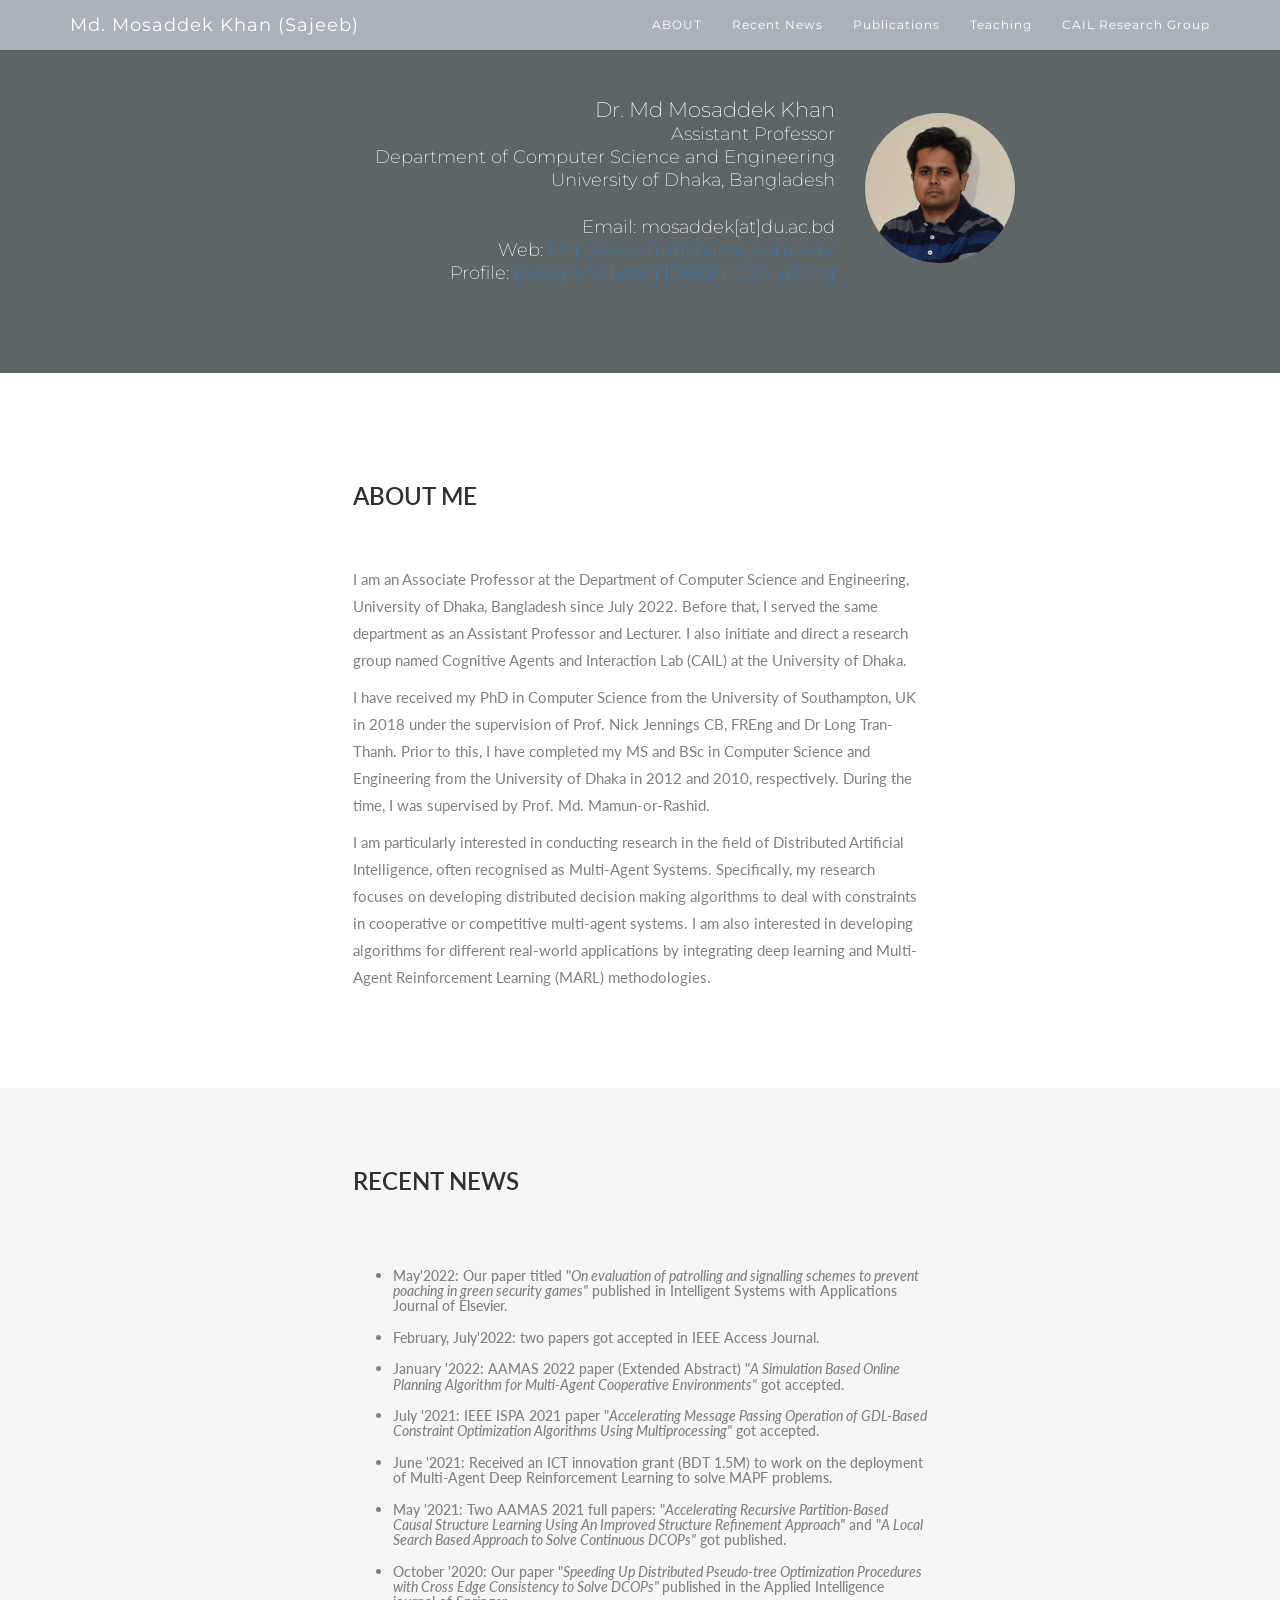
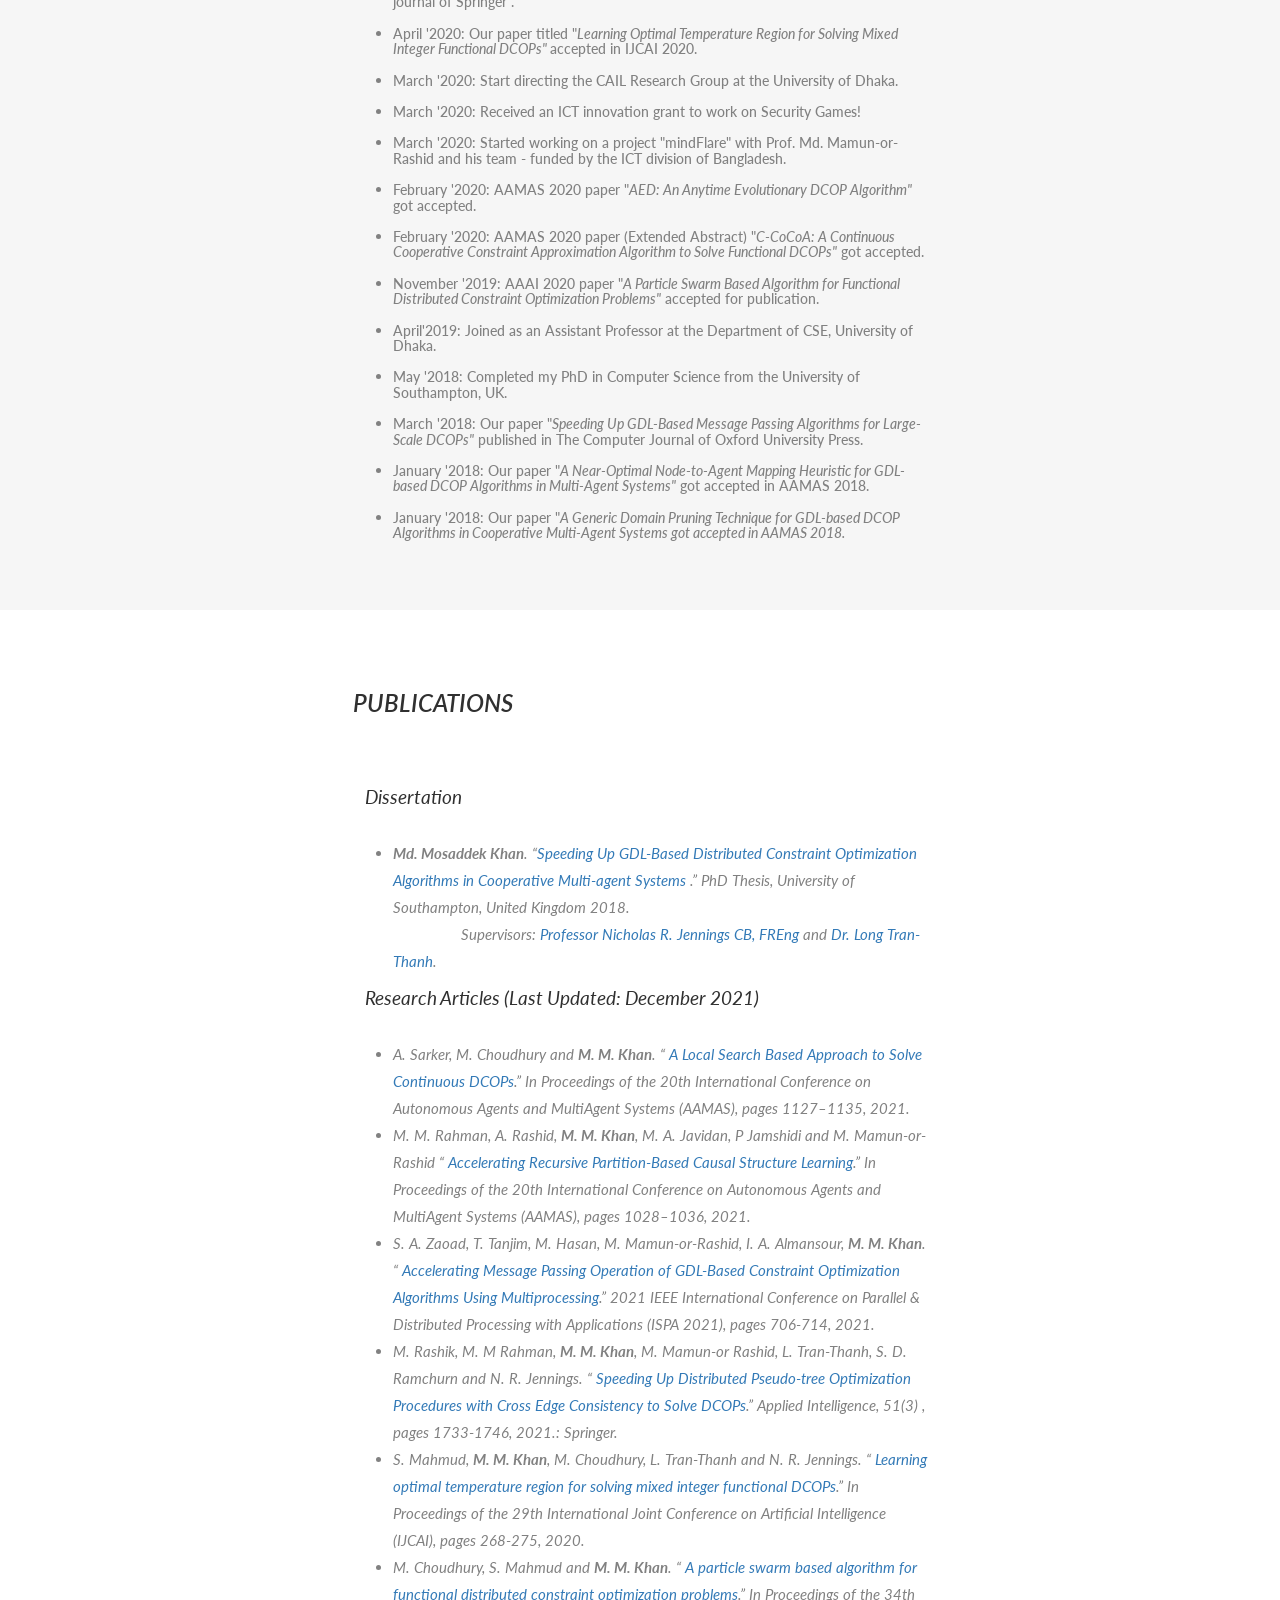
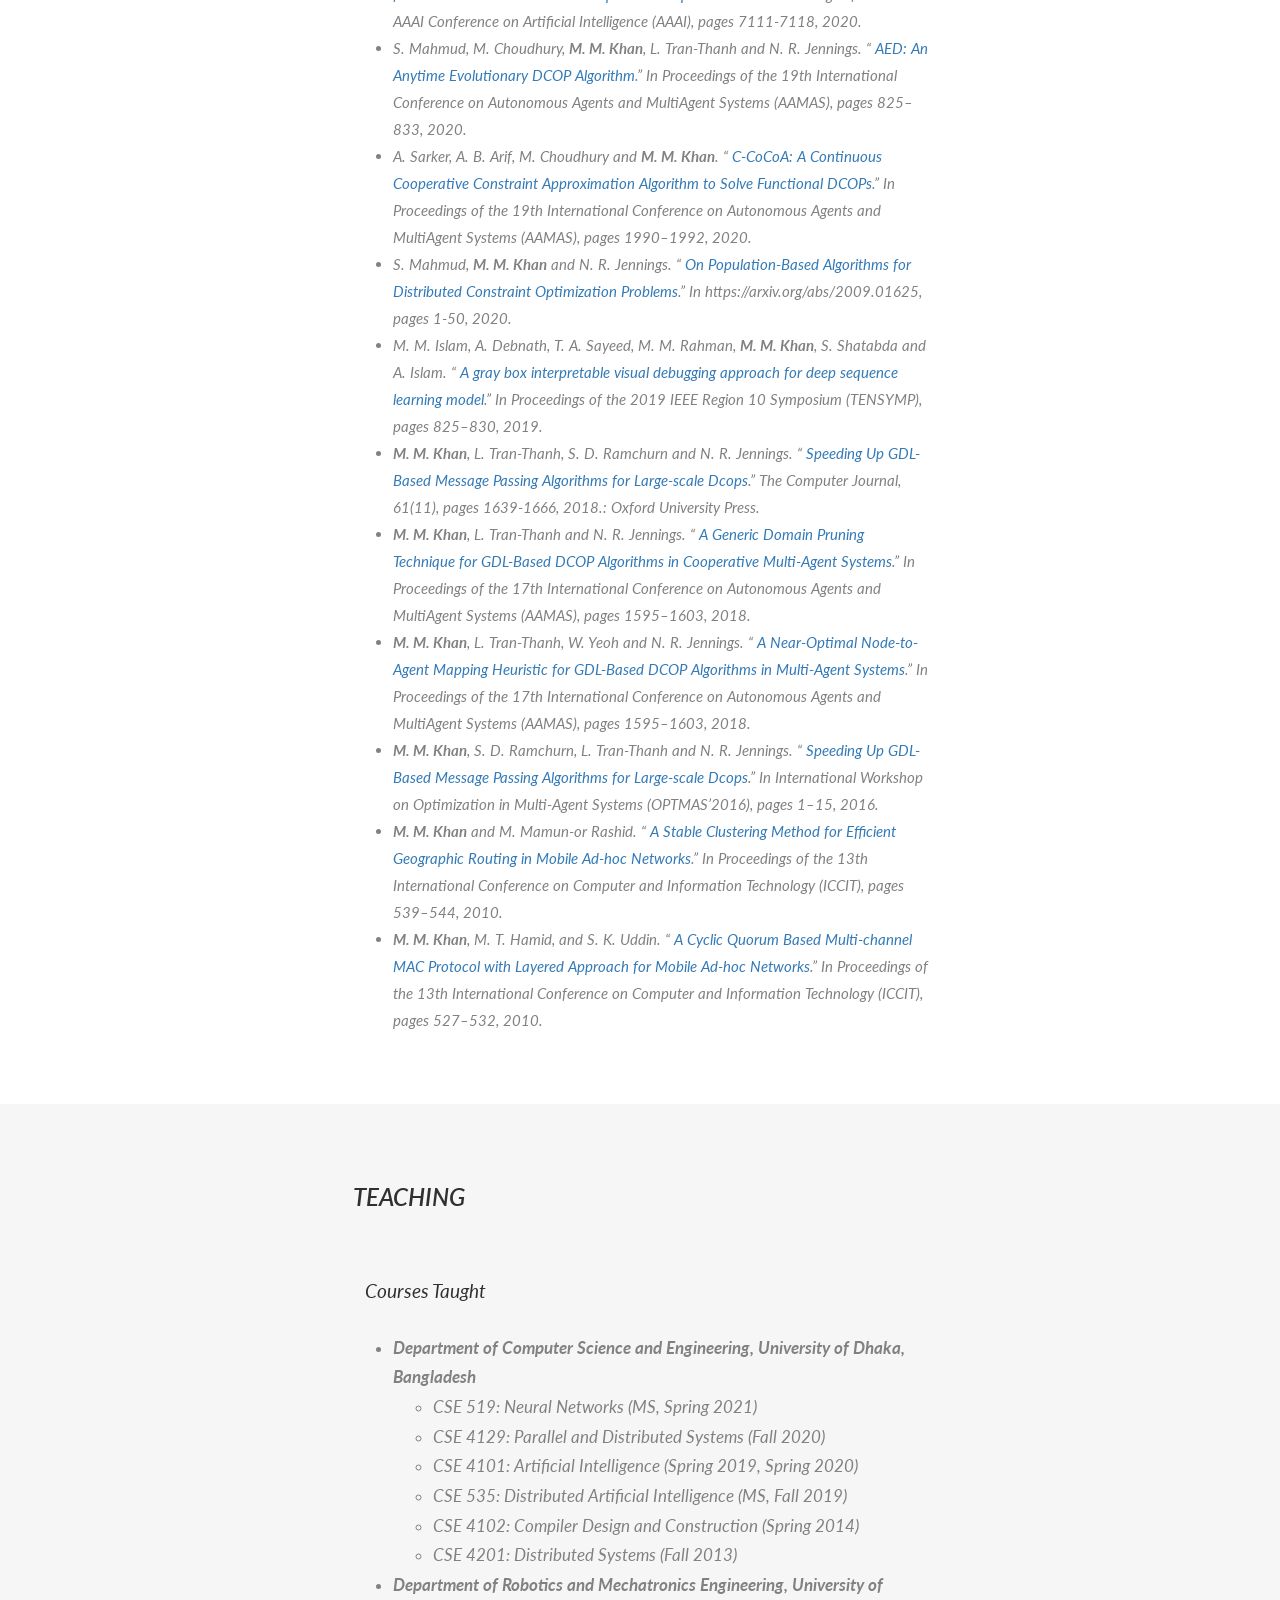
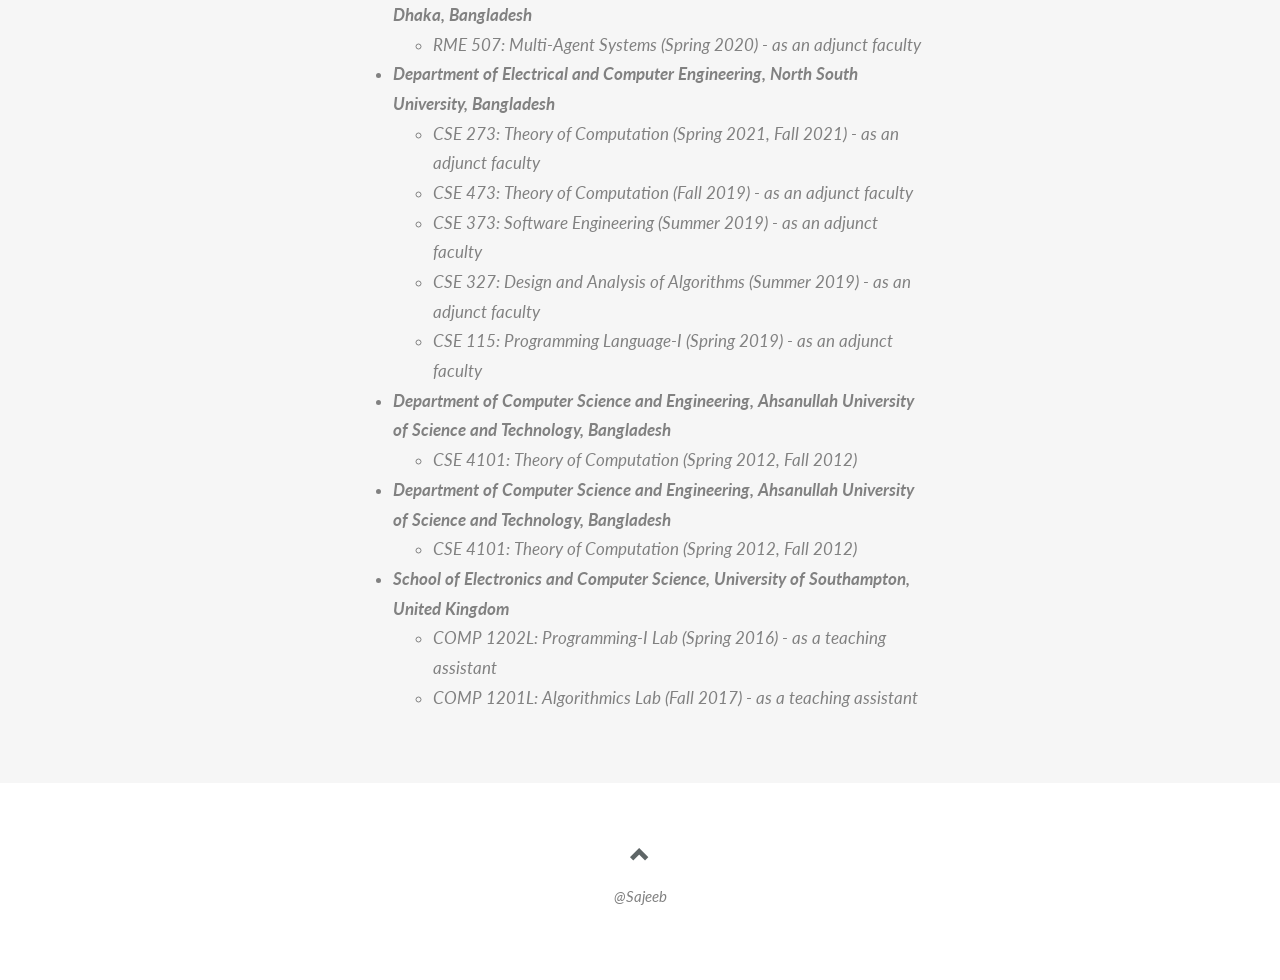
==== index.html @ 1112b2a8 "Update index.html" ====
<!DOCTYPE html>
<html lang="en">
<head>
 
  <title>Md Mosaddek Khan</title>
  <link rel="icon" href="favicon.ico">
  <meta charset="utf-8">
  <meta name="viewport" content="width=device-width, initial-scale=1">
  <link rel="stylesheet" href="https://maxcdn.bootstrapcdn.com/bootstrap/3.4.1/css/bootstrap.min.css">
  <link href="https://fonts.googleapis.com/css?family=Montserrat" rel="stylesheet" type="text/css">
  <link href="https://fonts.googleapis.com/css?family=Lato" rel="stylesheet" type="text/css">
  <script src="https://ajax.googleapis.com/ajax/libs/jquery/3.5.1/jquery.min.js"></script>
  <script src="https://maxcdn.bootstrapcdn.com/bootstrap/3.4.1/js/bootstrap.min.js"></script>
  <style>
  body {
    font: 400 15px Lato, sans-serif;
    line-height: 1.8;
    color: #818181;
  }
  h2 {
    font-size: 24px;
    text-transform: uppercase;
    color: #303030;
    font-weight: 600;
    margin-bottom: 30px;
  }
  h4 {
    font-size: 19px;
    line-height: 1.375em;
    color: #303030;
    font-weight: 400;
    margin-bottom: 30px;
  }  
  .jumbotron {
    background-color: #5E6566;
    color: #fff;
    padding: 75px 25px;
    font-family: Montserrat, sans-serif;
  }
  .container-fluid {
    padding: 60px 50px;
  }
  .bg-grey {
    background-color: #f6f6f6;
  }
  .logo-small {
    color: #f4511e;
    font-size: 50px;
  }
  .logo {
    color: #f4511e;
    font-size: 200px;
  }
  .thumbnail {
    padding: 0 0 15px 0;
    border: none;
    border-radius: 0;
  }
  .thumbnail img {
    width: 100%;
    height: 100%;
    margin-bottom: 10px;
  }
  .carousel-control.right, .carousel-control.left {
    background-image: none;
    color: #f4511e;
  }
  .carousel-indicators li {
    border-color: #f4511e;
  }
  .carousel-indicators li.active {
    background-color: #f4511e;
  }
  .item h4 {
    font-size: 19px;
    line-height: 1.375em;
    font-weight: 400;
    font-style: italic;
    margin: 70px 0;
  }
  .item span {
    font-style: normal;
  }
  .panel {
    border: 1px solid #f4511e; 
    border-radius:0 !important;
    transition: box-shadow 0.5s;
  }
  .panel:hover {
    box-shadow: 5px 0px 40px rgba(0,0,0, .2);
  }
  .panel-footer .btn:hover {
    border: 1px solid #f4511e;
    background-color: #fff !important;
    color: #f4511e;
  }
  .panel-heading {
    color: #fff !important;
    background-color: #f4511e !important;
    padding: 25px;
    border-bottom: 1px solid transparent;
    border-top-left-radius: 0px;
    border-top-right-radius: 0px;
    border-bottom-left-radius: 0px;
    border-bottom-right-radius: 0px;
  }
  .panel-footer {
    background-color: white !important;
  }
  .panel-footer h3 {
    font-size: 32px;
  }
  .panel-footer h4 {
    color: #aaa;
    font-size: 14px;
  }
  .panel-footer .btn {
    margin: 15px 0;
    background-color: #f4511e;
    color: #fff;
  }
  .navbar {
    margin-bottom: 0;
    background-color: #ABB2B9;
    z-index: 9999;
    border: 0;
    font-size: 12px !important;
    line-height: 1.42857143 !important;
    letter-spacing: 1px;
    border-radius: 0;
    font-family: Montserrat, sans-serif;
  }
  .navbar li a, .navbar .navbar-brand {
    color: #fff !important;
  }
  .navbar-nav li a:hover, .navbar-nav li.active a {
    color: #121111 !important;
    background-color: #fff !important;
  }
  .navbar-default .navbar-toggle {
    border-color: transparent;
    color: #fff !important;
  }
  footer .glyphicon {
    font-size: 20px;
    margin-bottom: 20px;
    color: #5E6566;
  }
  .slideanim {visibility:hidden;}
  .slide {
    animation-name: slide;
    -webkit-animation-name: slide;
    animation-duration: 1s;
    -webkit-animation-duration: 1s;
    visibility: visible;
  }
  @keyframes slide {
    0% {
      opacity: 0;
      transform: translateY(70%);
    } 
    100% {
      opacity: 1;
      transform: translateY(0%);
    }
  }
  @-webkit-keyframes slide {
    0% {
      opacity: 0;
      -webkit-transform: translateY(70%);
    } 
    100% {
      opacity: 1;
      -webkit-transform: translateY(0%);
    }
  }
  @media screen and (max-width: 768px) {
    .col-sm-4 {
      text-align: center;
      margin: 25px 0;
    }
    .btn-lg {
      width: 100%;
      margin-bottom: 35px;
    }
  }
  @media screen and (max-width: 480px) {
    .logo {
      font-size: 150px;
    }
  }
  
  .center{
    text-align: center;
        }
  .right{
    text-align: right;
    
    }  
  .left{
    text-align: left;
        }
		
  table, th, td {
  border: 0px solid black;
  border-collapse: collapse;
   }
    th, td {
   padding: 5px;
  }	
  
   th1 {
   padding: 5px;
  text-align: right;
  }	
  
  
 
  
  pre { 
                
                background-color: #5E6566;
				color: #FFFF; 
                margin: 0px; 
				 border: 0px;
				   font-size: 18px;

            }  


  .small {
  line-height: 1.1;
}
		
</style>
  
  
  
  </style>
</head>
<body id="myPage" data-spy="scroll" data-target=".navbar" data-offset="60">

<nav class="navbar navbar-default navbar-fixed-top">
  <div class="container">
    <div class="navbar-header">
      <button type="button" class="navbar-toggle" data-toggle="collapse" data-target="#myNavbar">
        <span class="icon-bar"></span>
        <span class="icon-bar"></span>
        <span class="icon-bar"></span>                        
      </button>
      <a class="navbar-brand" href="">Md. Mosaddek Khan (Sajeeb)</a>
    </div>
    <div class="collapse navbar-collapse" id="myNavbar">
      <ul class="nav navbar-nav navbar-right">
        <li><a href="#about">ABOUT</a></li>
        <li><a href="#recent">Recent News</a></li>
        <li><a href="#publications">Publications</a></li>
        <li><a href="#teaching">Teaching</a></li>
        <li><a href="cail.html">CAIL Research Group</a></li>
      </ul>
    </div>
  </div>
</nav>

<div class="jumbotron text-center">
  <div class="row">
    <div class="col-sm-8" style="background-color: #5E6566;">
  
<div class="small">
<p class="text-right">
<br>
Dr. Md Mosaddek Khan<br>
<small>
Assistant Professor<br>
Department of Computer Science and Engineering<br>
University of Dhaka, Bangladesh<br><br>
Email: mosaddek[at]du.ac.bd<br>
Web: <a href="http://www.mmkhansajeeb.com/">http://www.mmkhansajeeb.com/</a><br>
Profile: <a href="https://scholar.google.com/citations?user=WCMwBe4AAAAJ&hl=en" target="_blank" rel="noopener noreferrer">[Google Scholar] </a><a href="https://dblp.org/pers/k/Khan:Md=_Mosaddek.html" target="_blank" rel="noopener noreferrer" >[DBLP] </a><a href="https://www.csauthors.net/md-mosaddek-khan/">[CSAuthors]</a><br>
</small>
</p>



</div>

   </div>
    <div class="col-sm-3" style="background-color:#5E6566;">
	
	<p class="text-left">
	
	<br>
      <img src="photo.jpg" class="img-circle" alt="Bird" width="150" height="150">    
	  </p>
    </div>
  </div>
 
</div>

















<!-- Container (About Section) -->
<div id="about" class="container-fluid">
  <div class="row">
  <div class="col-sm-3">
    
    </div>
    <div class="col-sm-6">
          <h2>About me</h2>
		  <br>
      <p>I am an Associate Professor at the Department of Computer Science and Engineering, University of Dhaka, 
	    Bangladesh since July 2022. Before that, I served the same department as an Assistant Professor and Lecturer. I also initiate and direct a research 
		group named Cognitive Agents and Interaction Lab (CAIL) at the University of Dhaka. 	
	  </p>
	  <p> 		

        I have received my PhD in Computer Science from the University of Southampton, UK in 2018 under the supervision of 
		 Prof. Nick Jennings CB, FREng and Dr Long Tran-Thanh. Prior to this, I have completed my MS and BSc in Computer 
		Science and Engineering from the University of Dhaka in 2012 and 2010, respectively. During the time, I was supervised by 
		Prof. Md. Mamun-or-Rashid.
	  </p>

      
	  <p> 		

    I am particularly interested in conducting research in the field of Distributed Artificial Intelligence, often recognised as Multi-Agent Systems.
    Specifically, my research focuses on developing distributed decision making algorithms to deal with constraints in cooperative or competitive multi-agent systems. I am also 
	interested in developing algorithms for different real-world applications by integrating deep learning and Multi-Agent Reinforcement Learning (MARL) methodologies.	
	
   	

		
	  </p><br>
	  
	  
    	</div>
  </div>
</div>

<div id="recent" class="container-fluid bg-grey">
  <div class="row">
    <div class="col-sm-3">
  
    </div>
    <div class="col-sm-6">
      <h2>Recent News</h2><br>
	  
	  <ul>
	   <li><h5>May&#39;2022: Our paper titled "<i>On evaluation of patrolling and signalling schemes to prevent poaching in green security games"</i> published in Intelligent Systems with Applications Journal of Elsevier.  </h5></li>
	  <li><h5>February, July&#39;2022: two papers got accepted in IEEE Access Journal.  </h5></li>
	  <li><h5>January &#39;2022: AAMAS 2022 paper (Extended Abstract) "<i>A Simulation Based Online Planning Algorithm for Multi-Agent Cooperative Environments"</i> got accepted.  </h5></li>
	  <li><h5>July &#39;2021: IEEE ISPA 2021 paper "<i>Accelerating Message Passing Operation of GDL-Based Constraint Optimization Algorithms Using Multiprocessing"</i> got accepted.  </h5></li>
	   <li><h5>June &#39;2021:  Received an ICT innovation grant (BDT 1.5M) to work on the deployment of Multi-Agent Deep Reinforcement Learning to solve MAPF problems.</h4></li>
	   <li><h5>May &#39;2021: Two AAMAS 2021 full papers: "<i>Accelerating Recursive Partition-Based Causal Structure Learning Using An Improved Structure Refinement Approach"</i> and "<i>A Local Search Based Approach to Solve Continuous DCOPs"</i> got published.  </h5></li>
	  <li> <h5>October &#39;2020:  Our paper "<i>Speeding Up Distributed Pseudo-tree Optimization Procedures with Cross Edge Consistency to Solve DCOPs" </i> published in the Applied Intelligence journal of Springer .</h5></li>
  <li> <h5>April &#39;2020:  Our paper titled  "<i>Learning Optimal Temperature Region for Solving Mixed Integer Functional DCOPs" </i> accepted in IJCAI 2020.</h5></li>
    <li><h5>March &#39;2020:  Start directing the CAIL Research Group at the University of Dhaka. </h4></li>
	 <li><h5>March &#39;2020:  Received an ICT innovation grant to work on Security Games! </h4></li>
	 <li><h5>March &#39;2020:  Started working on a project "mindFlare" with Prof. Md. Mamun-or-Rashid and his team - funded by the ICT division of Bangladesh.  </h5></li>
	 <li><h5>February &#39;2020: AAMAS 2020 paper "<i>AED: An Anytime Evolutionary DCOP Algorithm"</i> got accepted.  </h5></li>
	<li><h5>February &#39;2020: AAMAS 2020 paper (Extended Abstract) "<i>C-CoCoA: A Continuous Cooperative Constraint Approximation Algorithm to Solve Functional DCOPs"</i> got accepted.  </h5></li>
    <li><h5>November &#39;2019: AAAI 2020 paper "<i>A Particle Swarm Based Algorithm for Functional Distributed Constraint Optimization Problems"</i> accepted for publication.  </h5></li>
	<li><h5>April&#39;2019: Joined as an Assistant Professor at the Department of CSE, University of Dhaka.   </h5></li>
	<li><h5>May &#39;2018: Completed my PhD in Computer Science from the University of Southampton, UK. </h5></li>
	<li><h5>March &#39;2018: Our paper "<i>Speeding Up GDL-Based Message Passing Algorithms for Large-Scale DCOPs"</i> published in The Computer Journal of Oxford University Press. </h5></li>
	<li><h5>January &#39;2018: Our paper "<i>A Near-Optimal Node-to-Agent Mapping Heuristic for GDL-based DCOP Algorithms in Multi-Agent Systems"</i> got accepted in AAMAS 2018. </h5></li>
  <li><h5>January &#39;2018: Our paper "<i>A Generic Domain Pruning Technique for GDL-based DCOP Algorithms in Cooperative Multi-Agent Systems got accepted in AAMAS 2018.</h5></li>
  
</ul>  

	  
      
      
	

	</div>
	
	
  </div>
</div>


<!-- Container (About Section) -->
<div id="publications" class="container-fluid">
  <div class="row">
  <div class="col-sm-3">
    
    </div>
  
  <div class="col-sm-6">
          <h2>Publications</h2><br>
		 
		 <h4>&thinsp; &thinsp; Dissertation</h4>
		 <ul> 
     <li><strong>Md. Mosaddek Khan</strong>. &#8220;<a href="https://eprints.soton.ac.uk/421047/" 
	 target="_blank" rel="noopener noreferrer">Speeding Up GDL-Based Distributed Constraint Optimization Algorithms in Cooperative Multi-agent Systems
</a>.&#8221; PhD Thesis, University of Southampton, United Kingdom 2018.</li>
  &nbsp;&nbsp; &nbsp;&nbsp; &nbsp;&nbsp;&nbsp;&nbsp; &nbsp;&nbsp; &nbsp;&nbsp; 
     Supervisors: <a href="https://www.lboro.ac.uk/services/vco/smt/vc-prof-jennings/" target="_blank" rel="noopener noreferrer">
	    Professor Nicholas R. Jennings CB, FREng</a> and <a href="https://human-agentlearning.github.io/" target="_blank" rel="noopener noreferrer">
	    Dr. Long Tran-Thanh</a>.


</ul>

 <h4>&thinsp; &thinsp; Research Articles (Last Updated: December 2021)</h4>
		 <ul> 
     
	 <li>    A. Sarker, M. Choudhury and <strong>M. M. Khan</strong>. 
	     &#8220;<a href="https://dl.acm.org/doi/10.5555/3463952.3464083" target="_blank" rel="noopener noreferrer">
	     A Local Search Based Approach to Solve Continuous DCOPs</a>.&#8221; In 
		 <em>Proceedings of the 20th International Conference on Autonomous Agents and MultiAgent Systems (AAMAS)</em>, 
		 pages 1127–1135, 2021.</li>	

	 
	 <li>    M. M. Rahman, A. Rashid, <strong>M. M. Khan</strong>, M. A. Javidan, P Jamshidi and M. Mamun-or-Rashid  
	     &#8220;<a href="https://dl.acm.org/doi/10.5555/3463952.3464072" target="_blank" rel="noopener noreferrer">
	     Accelerating Recursive Partition-Based Causal Structure Learning</a>.&#8221; In 
		 <em>Proceedings of the 20th International Conference on Autonomous Agents and MultiAgent Systems (AAMAS)</em>, 
		 pages 1028–1036, 2021.</li>	
	 
			 
	  <li>S. A. Zaoad, T. Tanjim, M. Hasan, M. Mamun-or-Rashid, I. A. Almansour,  <strong>M. M. Khan</strong>. 
       &#8220;<a href="http://www.cloud-conf.net/ispa2021/proc/pdfs/ISPA-BDCloud-SocialCom-SustainCom2021-3mkuIWCJVSdKJpBYM7KEKW/264600a706/264600a706.pdf" target="_blank" rel="noopener noreferrer">
        Accelerating Message Passing Operation of GDL-Based Constraint Optimization Algorithms Using Multiprocessing</a>.&#8221; 
        <em>2021 IEEE International Conference on Parallel & Distributed Processing with Applications (ISPA 2021)</em>, pages 706-714, 2021.</li>		 

	  <li>M. Rashik, M. M Rahman, <strong>M. M. Khan</strong>, M. Mamun-or Rashid, L. Tran-Thanh, S. D. Ramchurn and N. R. Jennings. 
      &#8220;<a href="https://doi.org/10.1007/s10489-020-01860-8" target="_blank" rel="noopener noreferrer">
    Speeding Up Distributed Pseudo-tree Optimization Procedures with Cross Edge Consistency to Solve DCOPs</a>.&#8221; <em>
   Applied Intelligence</em>, 51(3) , pages 1733-1746, 2021.: Springer.</li>


		  <li>S. Mahmud, <strong>M. M. Khan</strong>, M. Choudhury, L. Tran-Thanh and N. R. Jennings. 
	     &#8220;<a href="https://www.ijcai.org/Proceedings/2020/38" target="_blank" rel="noopener noreferrer">
	     Learning optimal temperature region for solving mixed integer functional DCOPs</a>.&#8221; In 
		 <em>Proceedings of the 29th International Joint Conference on Artificial Intelligence (IJCAI)</em>, 
		 pages 268-275, 2020.</li>
		



	 <li> M. Choudhury, S. Mahmud and <strong>M. M. Khan</strong>.
	     &#8220;<a href="https://aaai.org/ojs/index.php/AAAI/article/view/6198" target="_blank" rel="noopener noreferrer">
	     A particle swarm based algorithm for functional distributed constraint optimization problems</a>.&#8221; In 
		 <em>Proceedings of the 34th AAAI Conference on Artificial Intelligence (AAAI)</em>, 
		 pages 7111-7118, 2020.</li>


 <li>    S. Mahmud, M. Choudhury, <strong>M. M. Khan</strong>, L. Tran-Thanh and N. R. Jennings. 
	     &#8220;<a href="https://dl.acm.org/doi/abs/10.5555/3398761.3398859" target="_blank" rel="noopener noreferrer">
	     AED: An Anytime Evolutionary DCOP Algorithm</a>.&#8221; In 
		 <em>Proceedings of the 19th International Conference on Autonomous Agents and MultiAgent Systems (AAMAS)</em>, 
		 pages 825–833, 2020.</li>	

 <li>    A. Sarker, A. B. Arif, M. Choudhury and <strong>M. M. Khan</strong>. 
	     &#8220;<a href="https://dl.acm.org/doi/10.5555/3398761.3399051" target="_blank" rel="noopener noreferrer">
	     C-CoCoA: A Continuous Cooperative Constraint Approximation Algorithm to Solve Functional DCOPs</a>.&#8221; In 
		 <em>Proceedings of the 19th International Conference on Autonomous Agents and MultiAgent Systems (AAMAS)</em>, 
		 pages 1990–1992, 2020.</li>
		 
<li>S. Mahmud, <strong>M. M. Khan</strong> and N. R. Jennings. 
	     &#8220;<a href="https://arxiv.org/abs/2009.01625" target="_blank" rel="noopener noreferrer">
	     On Population-Based Algorithms for Distributed Constraint Optimization Problems</a>.&#8221; In 
		 <em>https://arxiv.org/abs/2009.01625</em>, 
		 pages 1-50, 2020.</li>		 
		 
		 
		 
<li>    M. M. Islam, A. Debnath, T. A. Sayeed, M. M. Rahman, <strong>M. M. Khan</strong>, S. Shatabda and A. Islam. 
	     &#8220;<a href="https://ieeexplore.ieee.org/document/8971186" target="_blank" rel="noopener noreferrer">
	     A gray box interpretable visual debugging approach for deep sequence learning model</a>.&#8221; In 
		 <em>Proceedings of the 2019 IEEE Region 10 Symposium (TENSYMP)</em>, 
		 pages 825–830, 2019.</li>
		 
		 
<li>    <strong>M. M. Khan</strong>, L. Tran-Thanh, S. D. Ramchurn and N. R. Jennings. 
       &#8220;<a href="https://academic.oup.com/comjnl/article-abstract/61/11/1639/4942084" target="_blank" rel="noopener noreferrer">
	   Speeding Up GDL-Based Message Passing Algorithms for Large-scale Dcops</a>.&#8221; <em>
	   The Computer Journal</em>, 61(11), pages 1639-1666, 2018.: Oxford University Press.</li>


		 
 <li>    <strong>M. M. Khan</strong>, L. Tran-Thanh and N. R. Jennings. 
	     &#8220;<a href="https://dl.acm.org/doi/10.5555/3237383.3237937" target="_blank" rel="noopener noreferrer">
	     A Generic Domain Pruning Technique for GDL-Based DCOP Algorithms in Cooperative Multi-Agent Systems</a>.&#8221; In 
		 <em>Proceedings of the 17th International Conference on Autonomous Agents and MultiAgent Systems (AAMAS)</em>, 
		 pages 1595–1603, 2018.</li>

 <li>    <strong>M. M. Khan</strong>, L. Tran-Thanh, W. Yeoh and N. R. Jennings. 
	     &#8220;<a href="https://dl.acm.org/doi/10.5555/3237383.3237938" target="_blank" rel="noopener noreferrer">
	     A Near-Optimal Node-to-Agent Mapping Heuristic for GDL-Based DCOP Algorithms in Multi-Agent Systems</a>.&#8221; In 
		 <em>Proceedings of the 17th International Conference on Autonomous Agents and MultiAgent Systems (AAMAS)</em>, 
		 pages 1595–1603, 2018.</li>

 
 <li>    <strong>M. M. Khan</strong>,  S. D. Ramchurn, L. Tran-Thanh and N. R. Jennings. 
	     &#8220;<a href="https://www.cs.nmsu.edu/~wyeoh/OPTMAS2016/" target="_blank" rel="noopener noreferrer">
	     Speeding Up GDL-Based Message Passing Algorithms for Large-scale Dcops</a>.&#8221; In 
		 <em>International Workshop on Optimization in Multi-Agent Systems  (OPTMAS’2016)</em>, 
		 pages 1–15, 2016.</li>
		 
		 
 <li>    <strong>M. M. Khan</strong> and M. Mamun-or Rashid. 
	     &#8220;<a href="https://ieeexplore.ieee.org/document/5723915" target="_blank" rel="noopener noreferrer">
	     A Stable Clustering Method for Efficient Geographic Routing in Mobile Ad-hoc Networks</a>.&#8221; In 
		 <em>Proceedings of the 13th International Conference on Computer and Information Technology (ICCIT),</em> 
		 pages 539–544, 2010.</li>
		 
		 
 <li>    <strong>M. M. Khan</strong>, M. T. Hamid, and S. K. Uddin. 
	     &#8220;<a href="https://ieeexplore.ieee.org/document/5723913" target="_blank" rel="noopener noreferrer">
	     A Cyclic Quorum Based Multi-channel MAC Protocol with Layered Approach for Mobile Ad-hoc Networks</a>.&#8221; In 
		 <em>Proceedings of the 13th International Conference on Computer and Information Technology (ICCIT),</em> 
		 pages 527–532, 2010.</li>
		 
		 
	 
</ul>
	  
	  
    	</div>
  </div>
</div>





<!-- Container (teaching Section) <div class="lead" style="margin: 0px 0px 10px 0px;">Courses Taught</div>-->



<div id="teaching" class="container-fluid bg-grey">
  <div class="row">
    <div class="col-sm-3">
  
    </div>
    <div class="col-sm-6">
    <h2>Teaching</h2><br>
		 
		 <h4>&thinsp; &thinsp; Courses Taught</h4>
<div style="font-size: 110%;">
<ul>
<li> <b>Department of Computer Science and Engineering, University of Dhaka, Bangladesh</b>
<ul>
<li style="margin: 0px 0px 0px 0px;">CSE 519: Neural Networks (MS, Spring 2021)</li>
<li style="margin: 0px 0px 0px 0px;">CSE 4129: Parallel and Distributed Systems (Fall 2020)</li>
<li style="margin: 0px 0px 0px 0px;">CSE 4101: Artificial Intelligence (Spring 2019, Spring 2020)</li>
<li style="margin: 0px 0px 0px 0px;">CSE 535: Distributed Artificial Intelligence (MS, Fall 2019)</li>
<li style="margin: 0px 0px 0px 0px;">CSE 4102: Compiler Design and Construction (Spring 2014)</li>
<li style="margin: 0px 0px 0px 0px;">CSE 4201: Distributed Systems (Fall 2013)</li>
</ul>
</li>

<li> <b> Department of Robotics and Mechatronics Engineering, University of Dhaka, Bangladesh</b>
<ul>
<li style="margin: 0px 0px 0px 0px;">RME 507: Multi-Agent Systems (Spring 2020) - as an adjunct faculty</li>
</ul>
</li>

<li> <b> Department of Electrical and Computer Engineering, North South University, Bangladesh</b>
<ul>
<li style="margin: 0px 0px 0px 0px;">CSE 273: Theory of Computation  (Spring 2021, Fall 2021) - as an adjunct faculty</li>
<li style="margin: 0px 0px 0px 0px;">CSE 473: Theory of Computation  (Fall 2019) - as an adjunct faculty</li>
<li style="margin: 0px 0px 0px 0px;">CSE 373: Software Engineering  (Summer 2019) - as an adjunct faculty</li>
<li style="margin: 0px 0px 0px 0px;">CSE 327: Design and Analysis of Algorithms  (Summer 2019) - as an adjunct faculty</li>
<li style="margin: 0px 0px 0px 0px;">CSE 115: Programming Language-I (Spring 2019) - as an adjunct faculty</li>
</ul>
</li>

<li> <b>Department of Computer Science and Engineering, Ahsanullah University of Science and Technology, Bangladesh</b>
<ul>
<li style="margin: 0px 0px 0px 0px;">CSE 4101:  Theory of Computation (Spring 2012, Fall 2012)</li>
</ul>
</li>

<li> <b>Department of Computer Science and Engineering, Ahsanullah University of Science and Technology, Bangladesh</b>
<ul>
<li style="margin: 0px 0px 0px 0px;">CSE 4101:  Theory of Computation (Spring 2012, Fall 2012)</li>
</ul>
</li>


<li> <b>School of Electronics and Computer Science, University of Southampton, United Kingdom</b>
<ul>
<li style="margin: 0px 0px 0px 0px;">COMP 1202L: Programming-I Lab (Spring 2016) - as a teaching assistant</li>
<li style="margin: 0px 0px 0px 0px;">COMP 1201L: Algorithmics Lab (Fall 2017) - as a teaching assistant</li>
</ul>
</li>




</ul>
</div>
  
  
  
</div>


	  
      
      
	

	</div>
  
  

 
	
  </div>
</div>





  



<!-- Image of location/map -->

<footer class="container-fluid text-center">
  <a href="#myPage" title="To Top">
    <span class="glyphicon glyphicon-chevron-up"></span>
  </a>
  <p>@Sajeeb</p>
</footer>

<script>
$(document).ready(function(){
  // Add smooth scrolling to all links in navbar + footer link
  $(".navbar a, footer a[href='#myPage']").on('click', function(event) {
    // Make sure this.hash has a value before overriding default behavior
    if (this.hash !== "") {
      // Prevent default anchor click behavior
      event.preventDefault();

      // Store hash
      var hash = this.hash;

      // Using jQuery's animate() method to add smooth page scroll
      // The optional number (900) specifies the number of milliseconds it takes to scroll to the specified area
      $('html, body').animate({
        scrollTop: $(hash).offset().top
      }, 900, function(){
   
        // Add hash (#) to URL when done scrolling (default click behavior)
        window.location.hash = hash;
      });
    } // End if
  });
  
  $(window).scroll(function() {
    $(".slideanim").each(function(){
      var pos = $(this).offset().top;

      var winTop = $(window).scrollTop();
        if (pos < winTop + 600) {
          $(this).addClass("slide");
        }
    });
  });
})
</script>

</body>
</html>
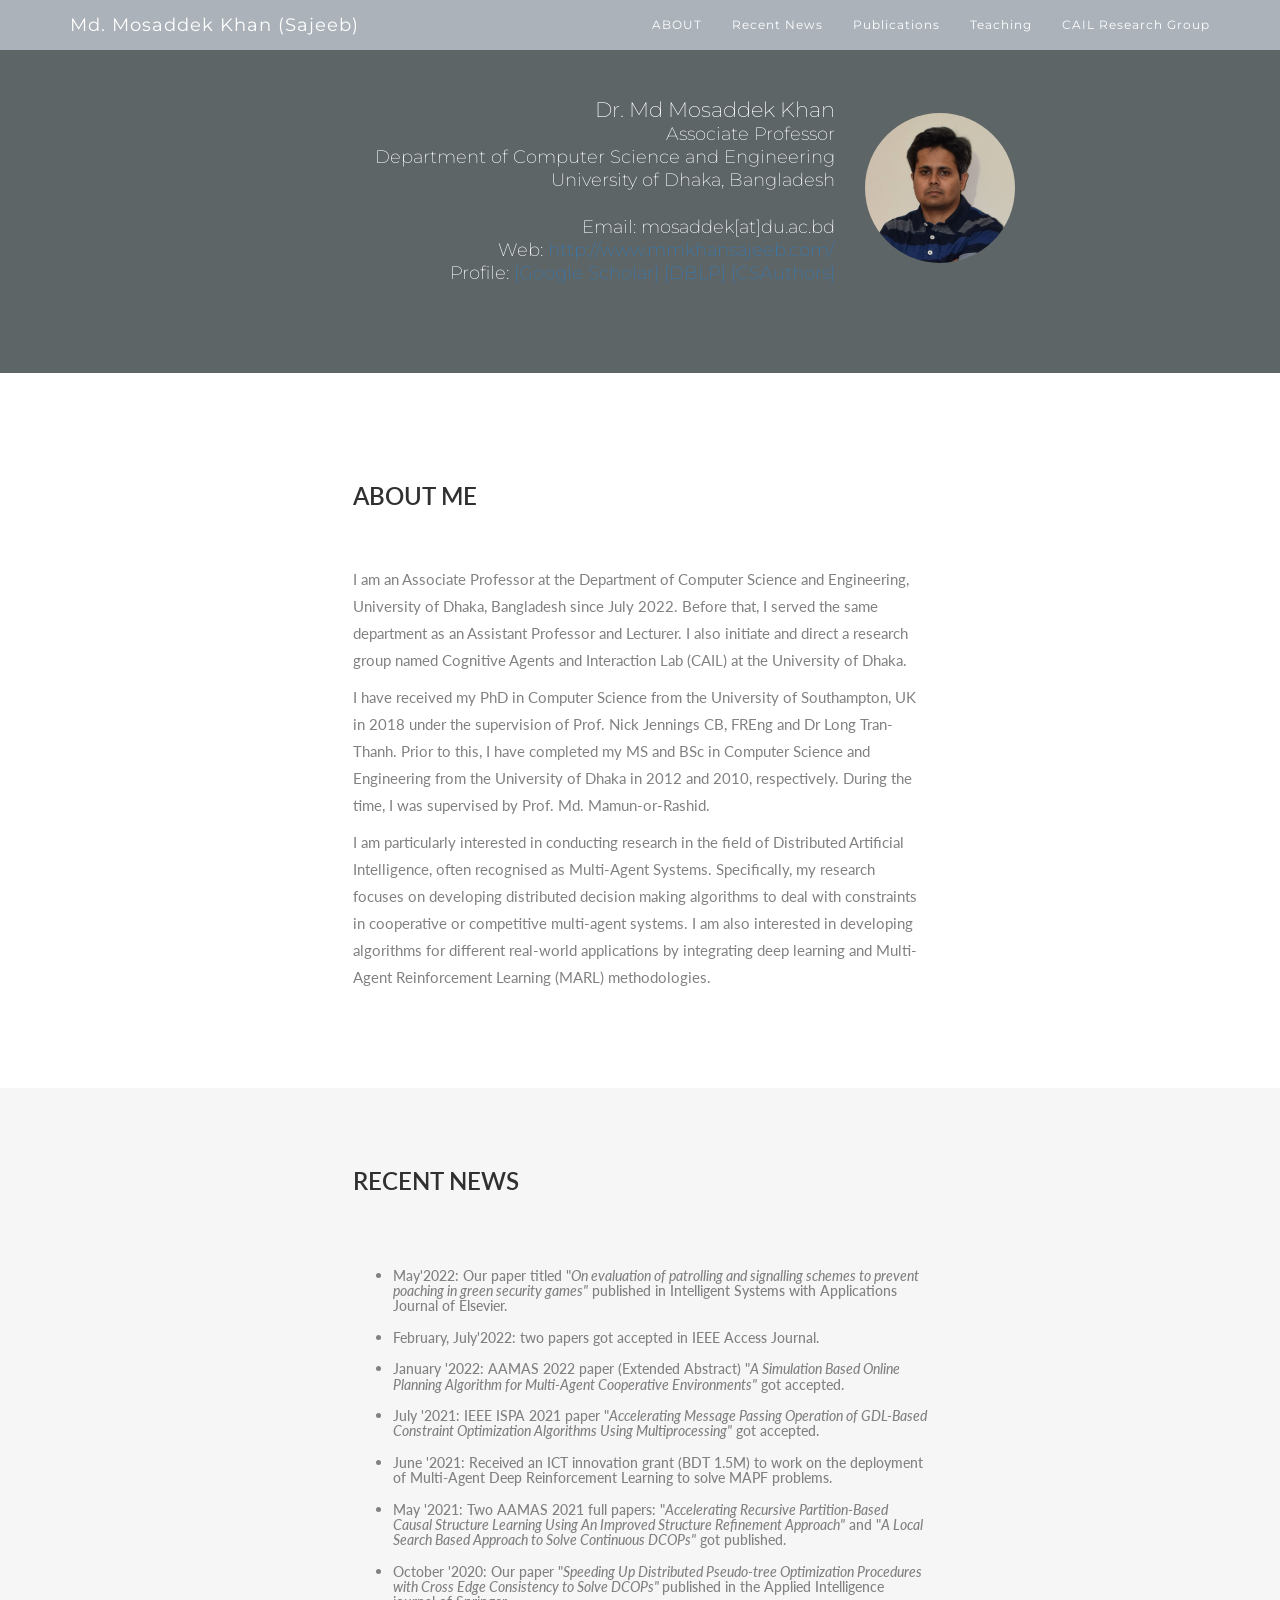
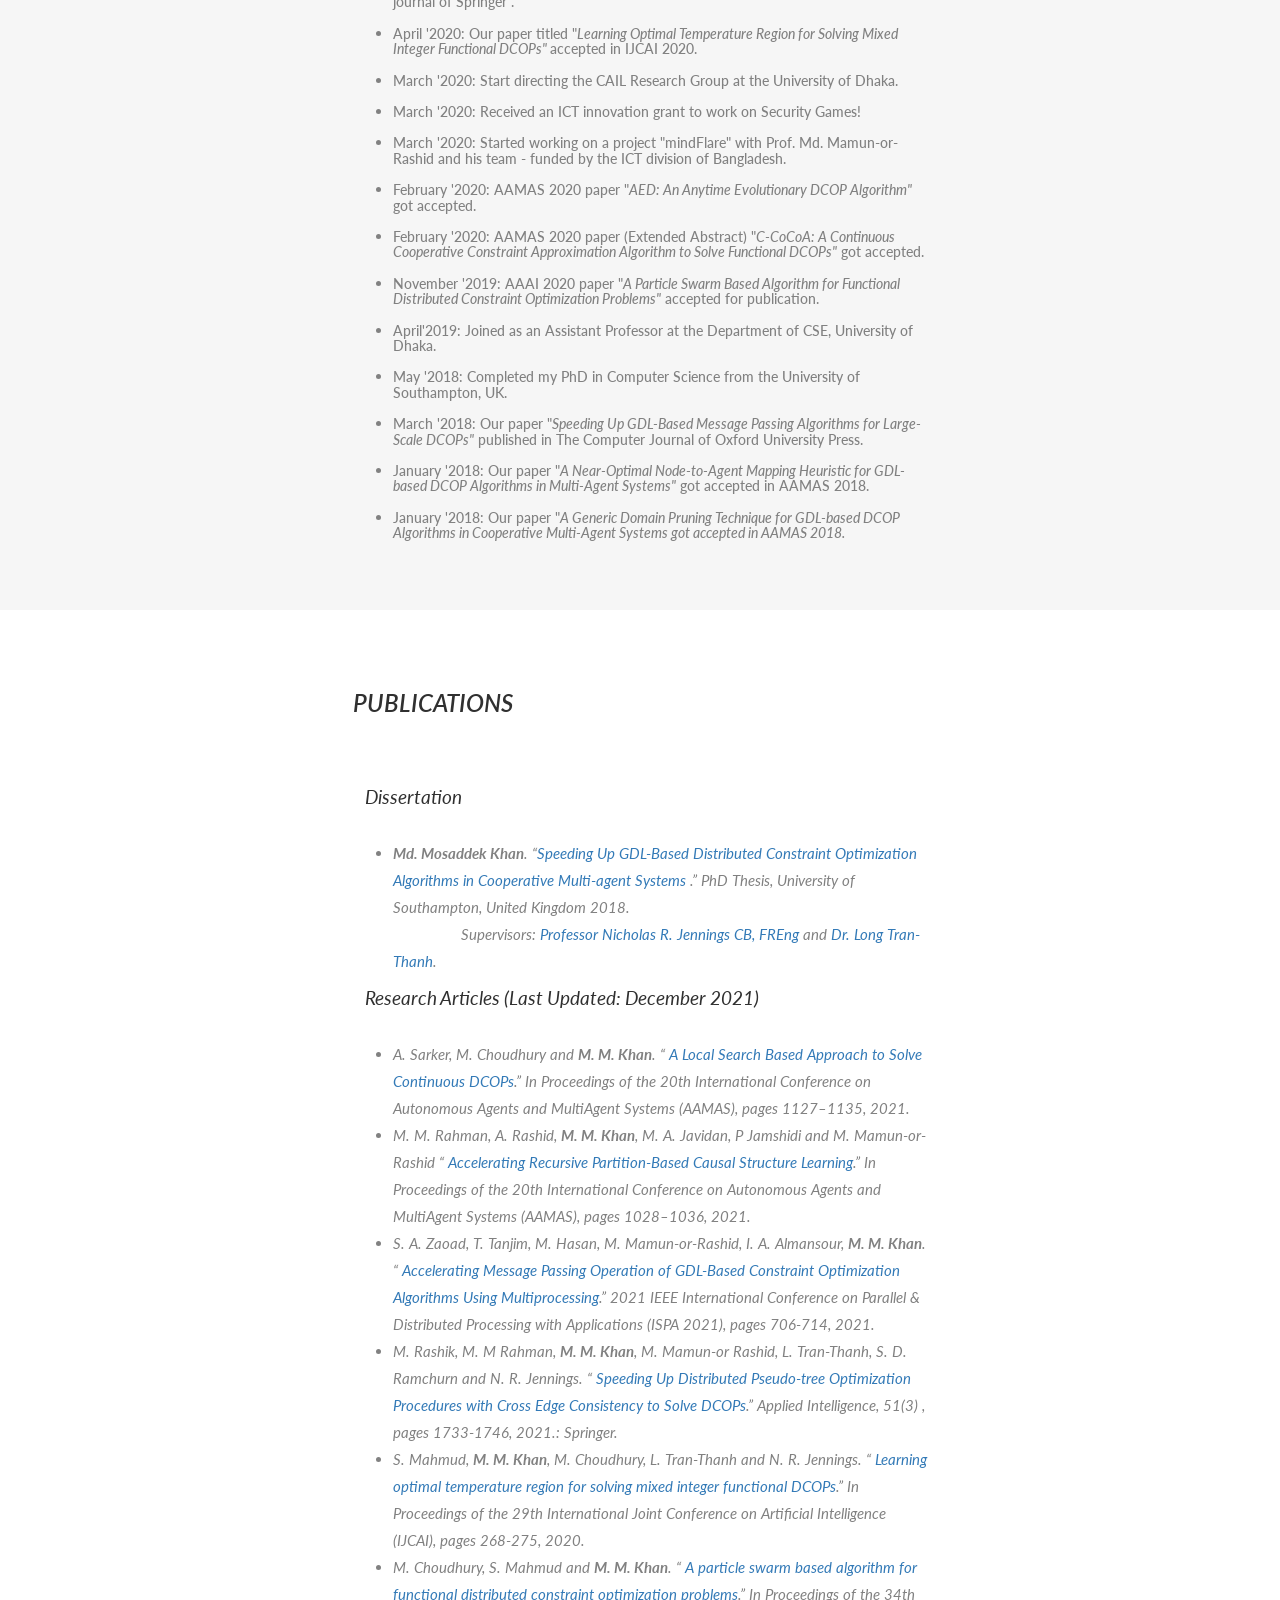
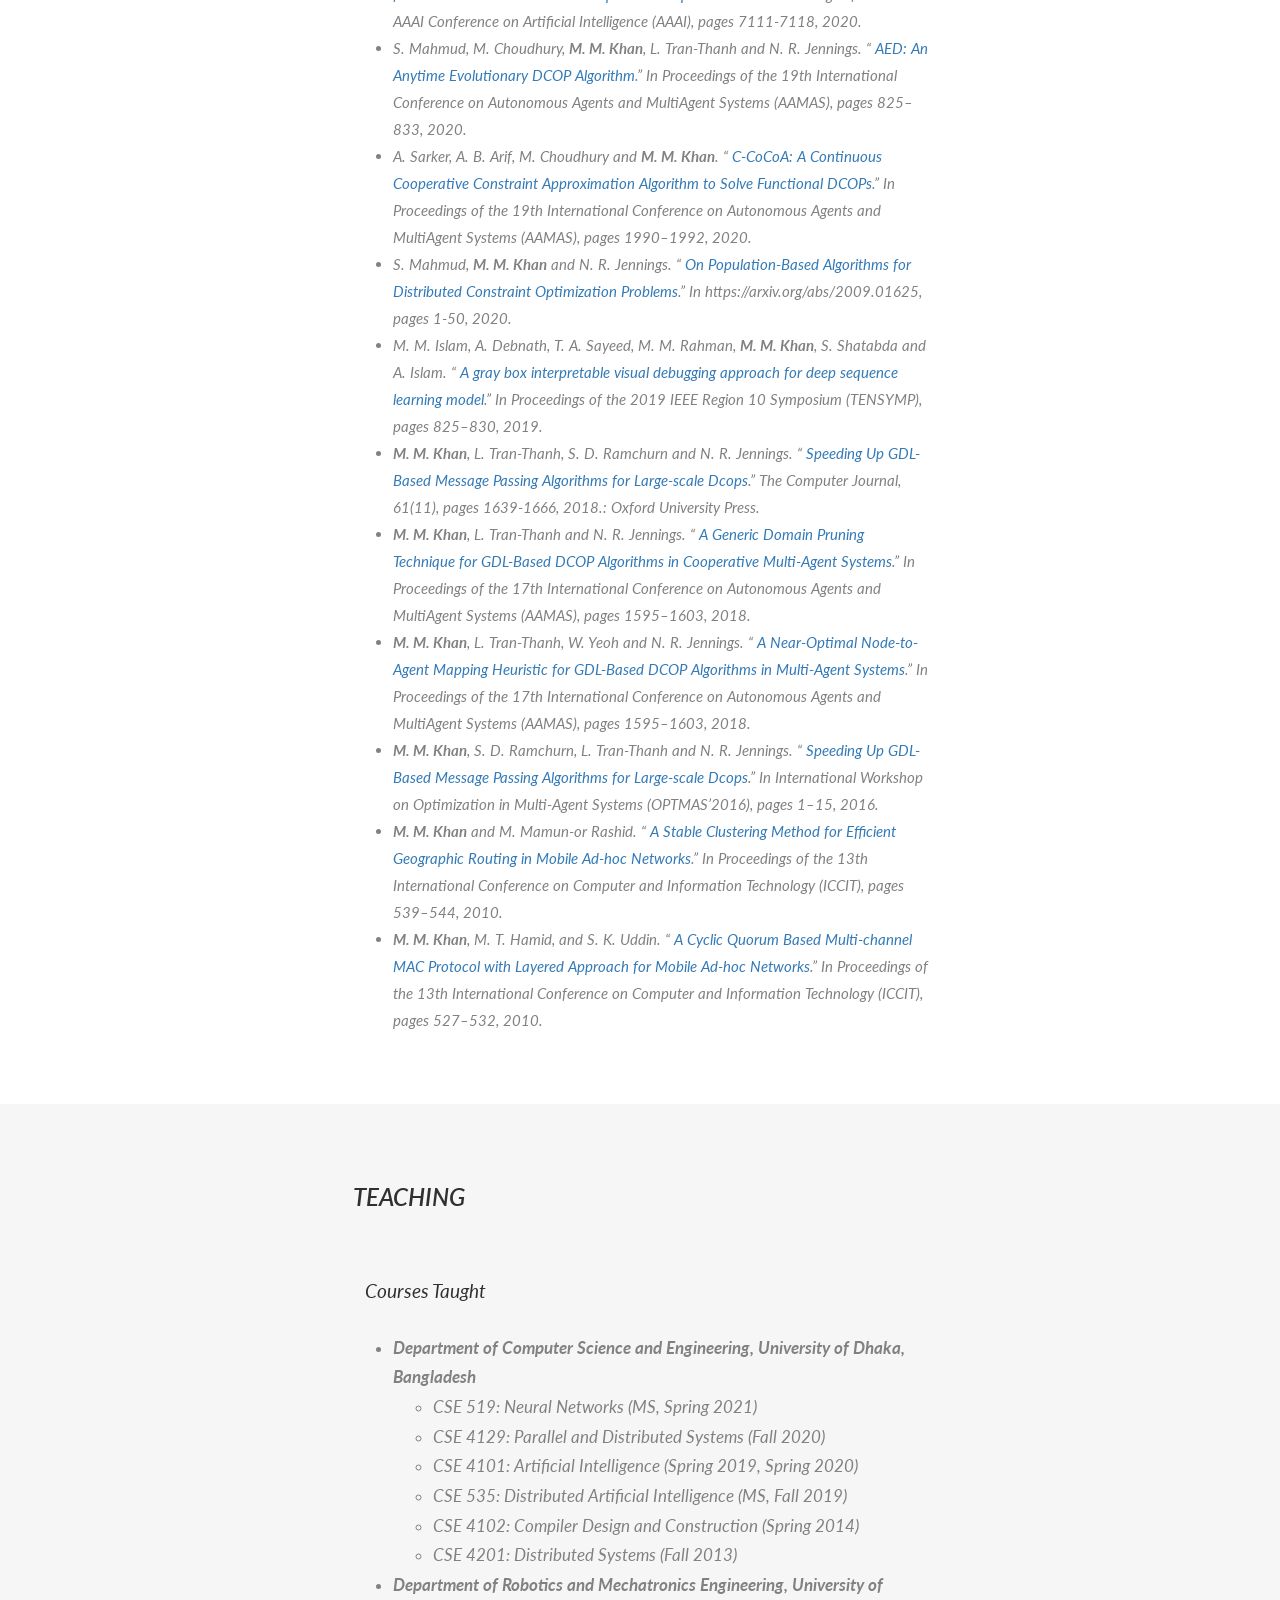
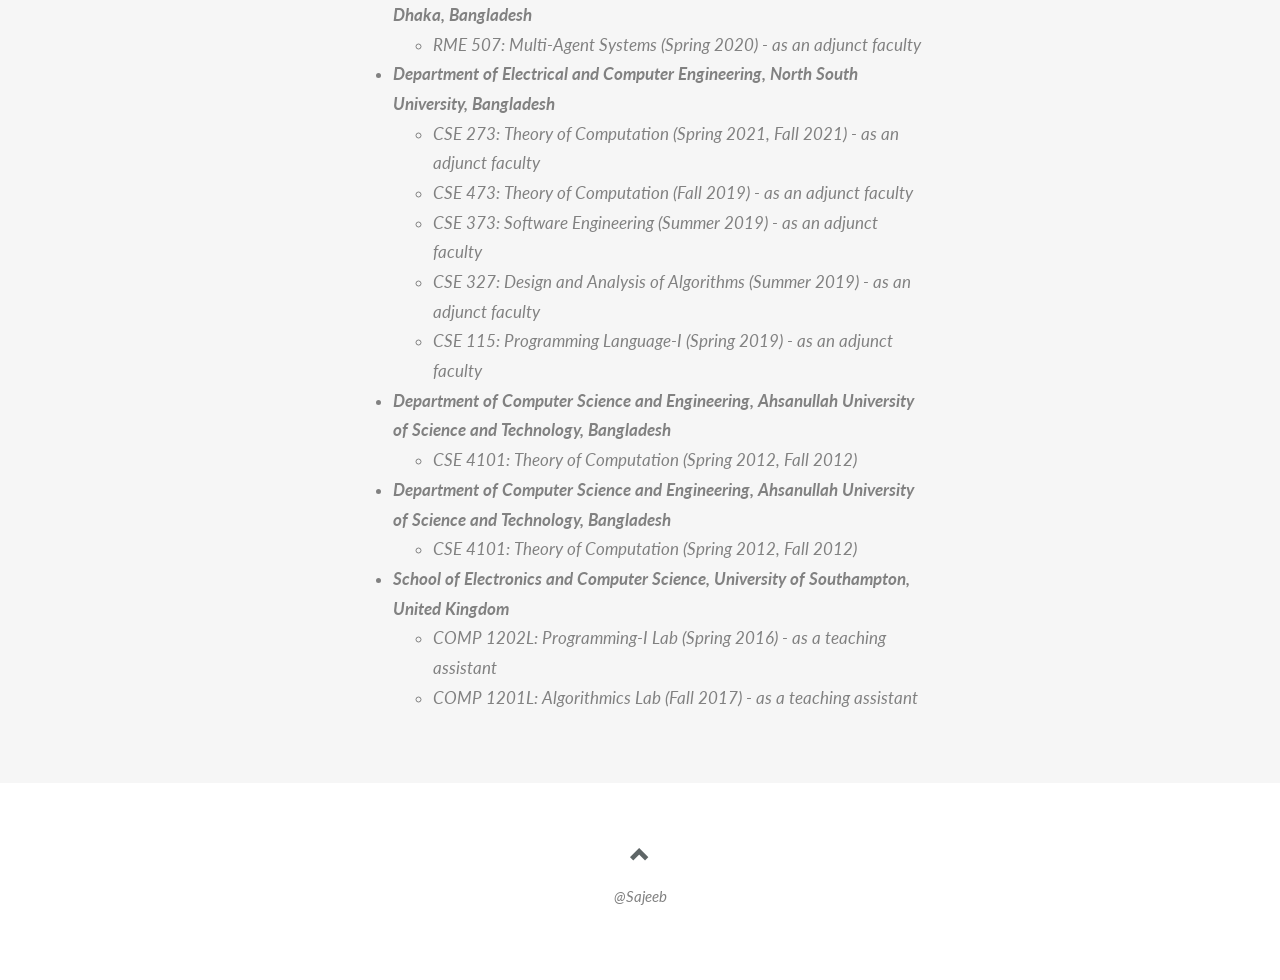
==== commit ec8efb4f: "Update index.html" ====
--- a/index.html
+++ b/index.html
@@ -271,7 +271,7 @@
 <br>
 Dr. Md Mosaddek Khan<br>
 <small>
-Assistant Professor<br>
+Associate Professor<br>
 Department of Computer Science and Engineering<br>
 University of Dhaka, Bangladesh<br><br>
 Email: mosaddek[at]du.ac.bd<br>
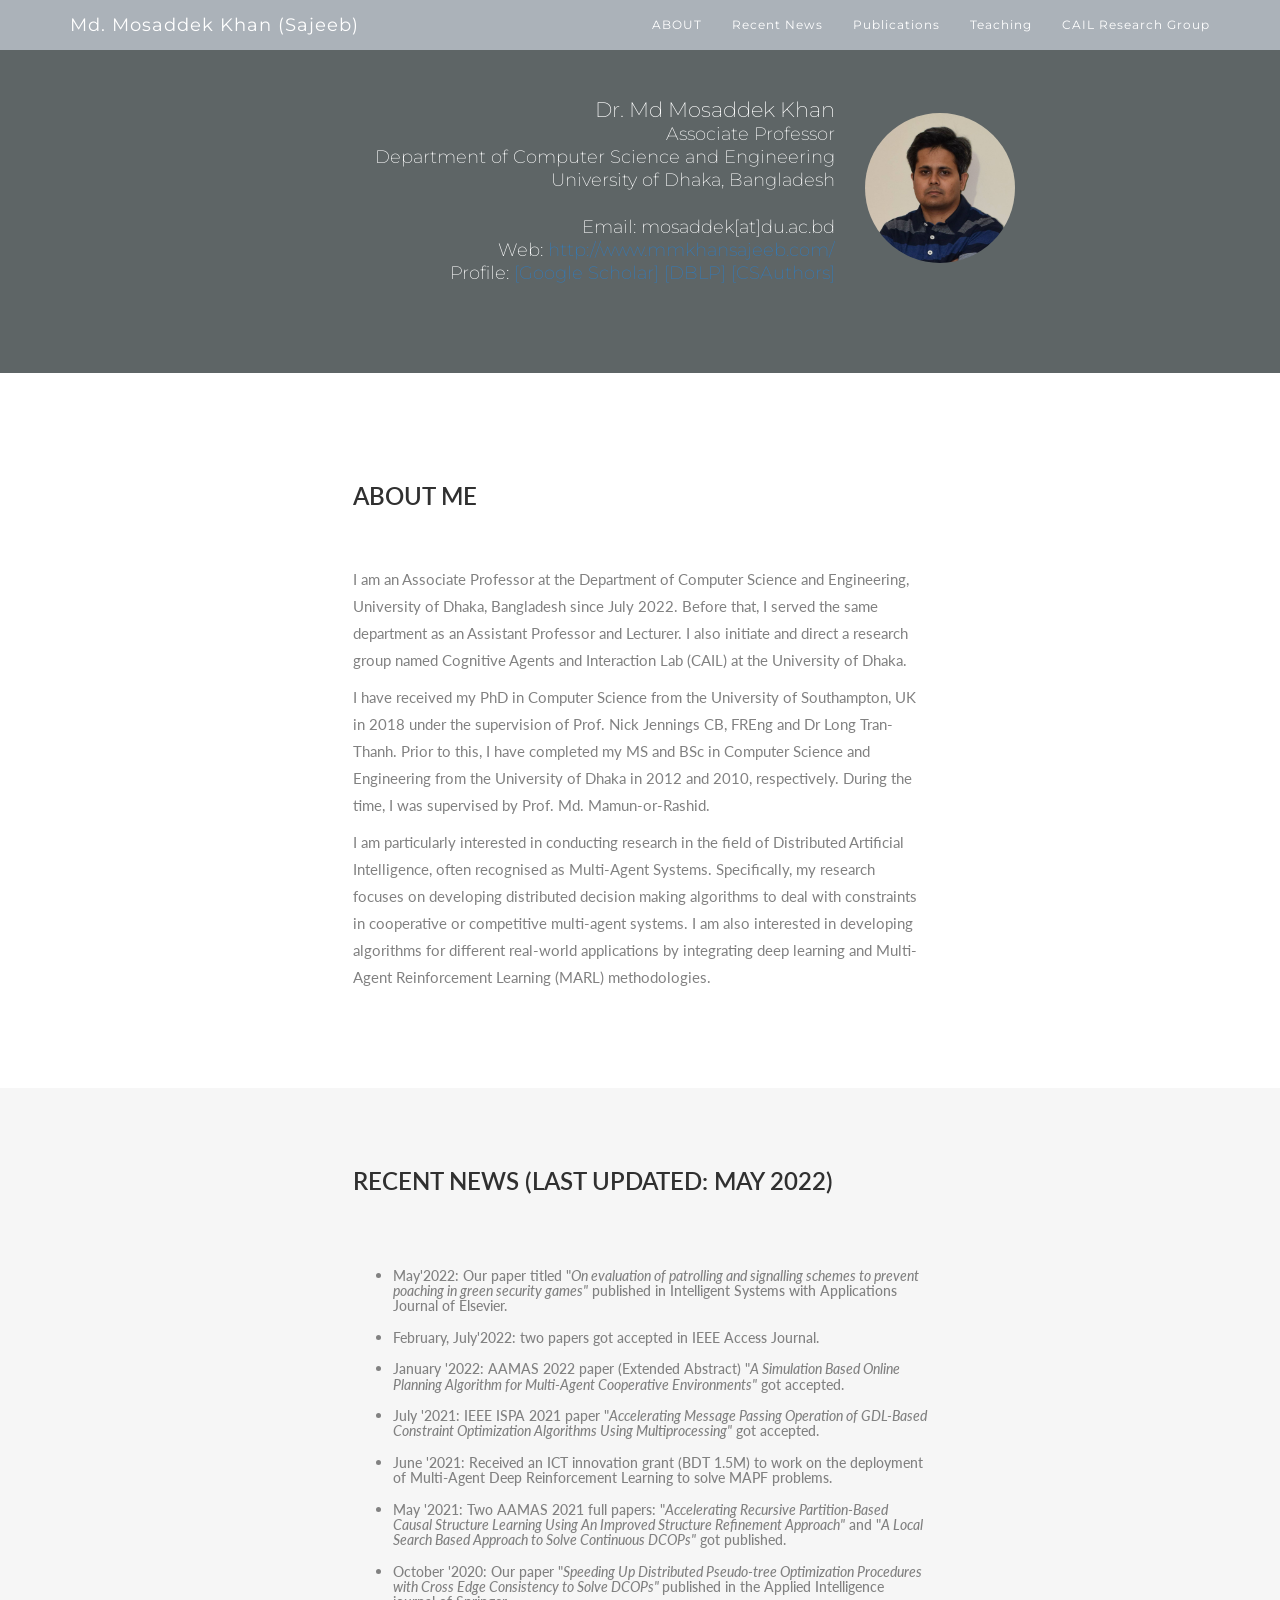
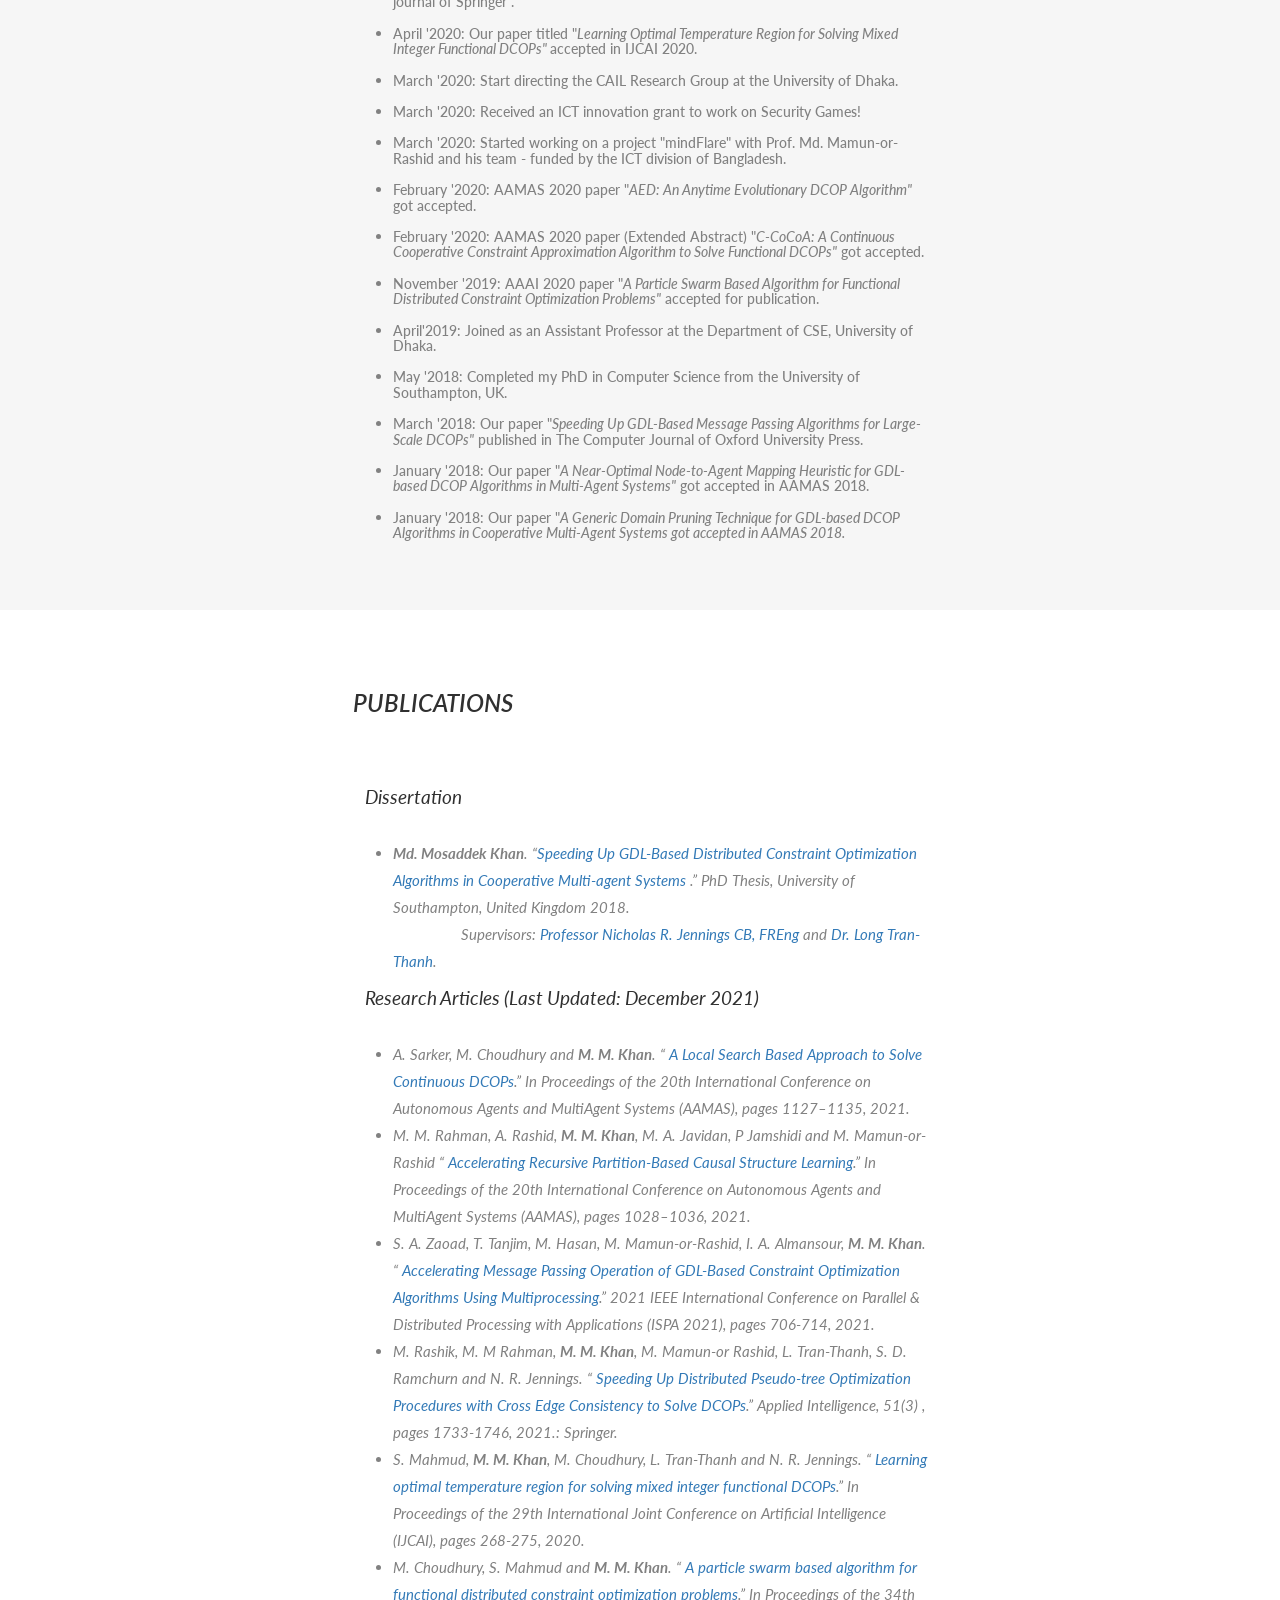
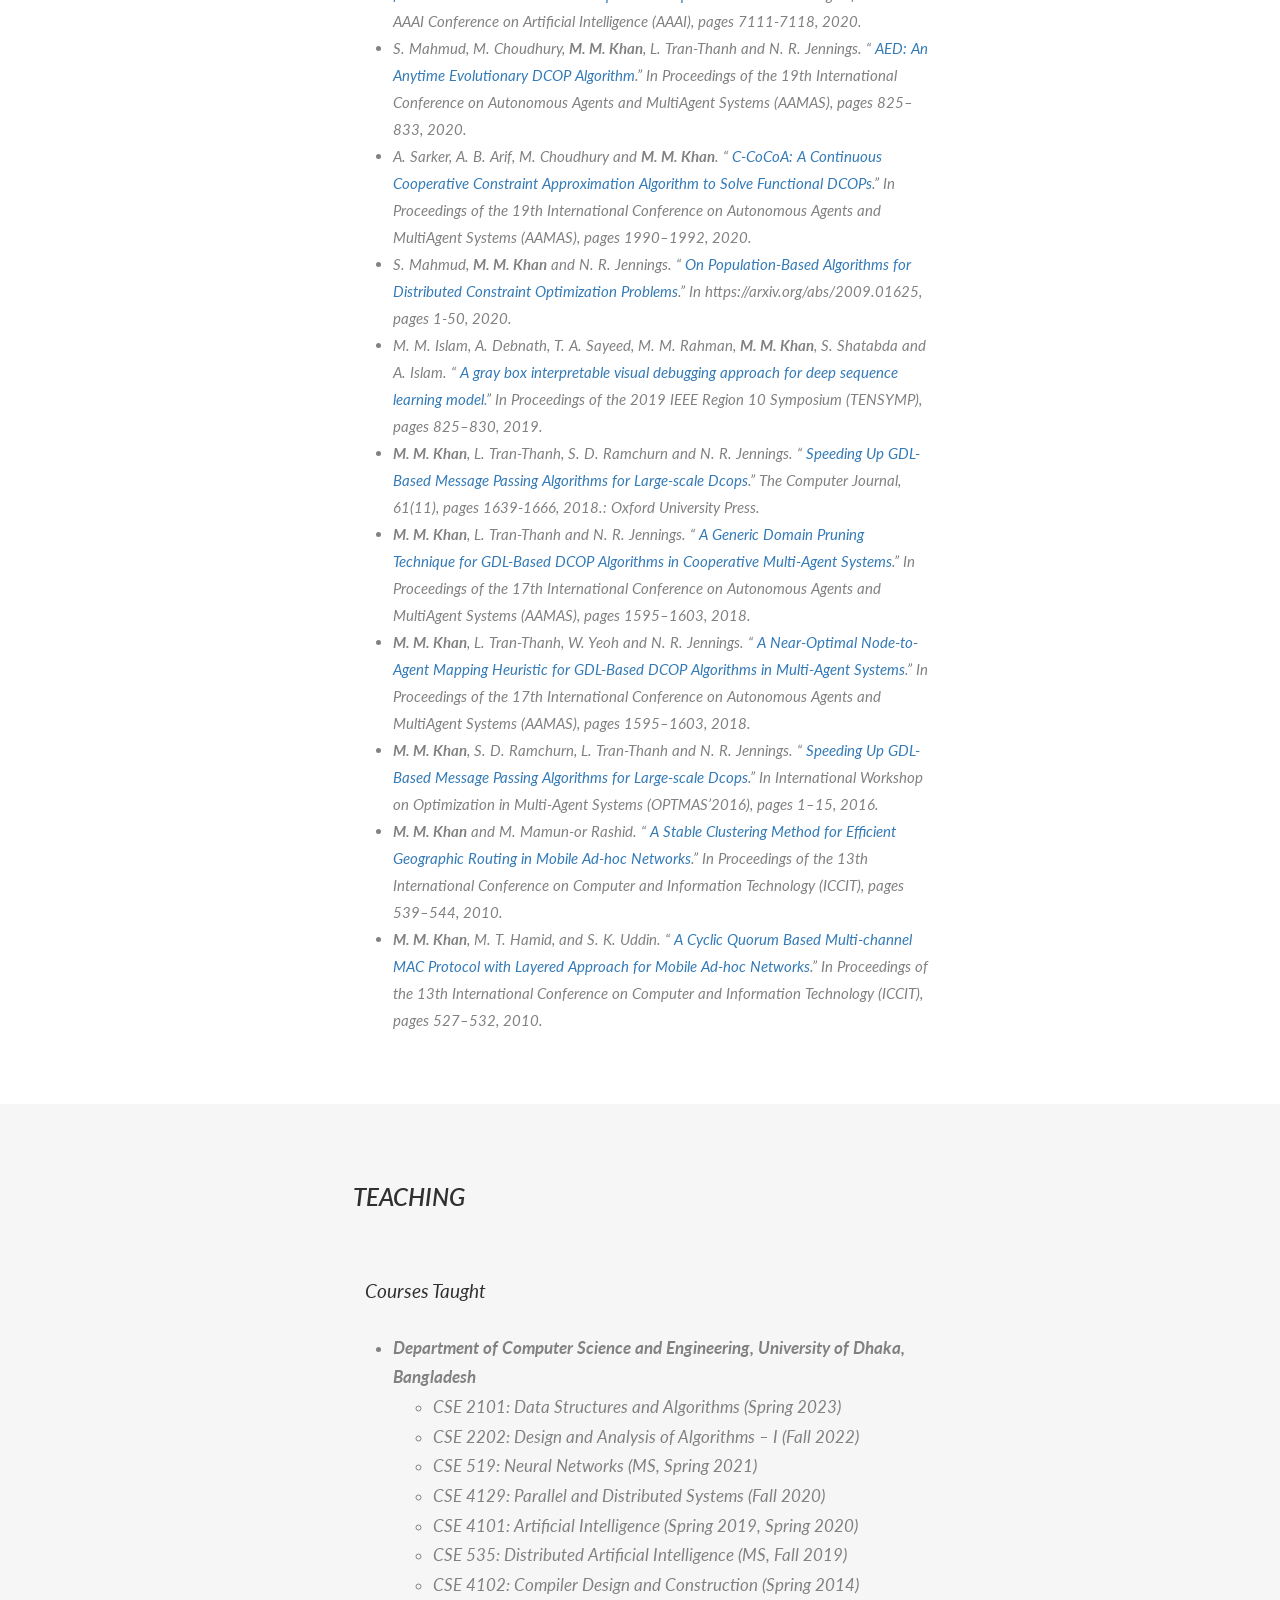
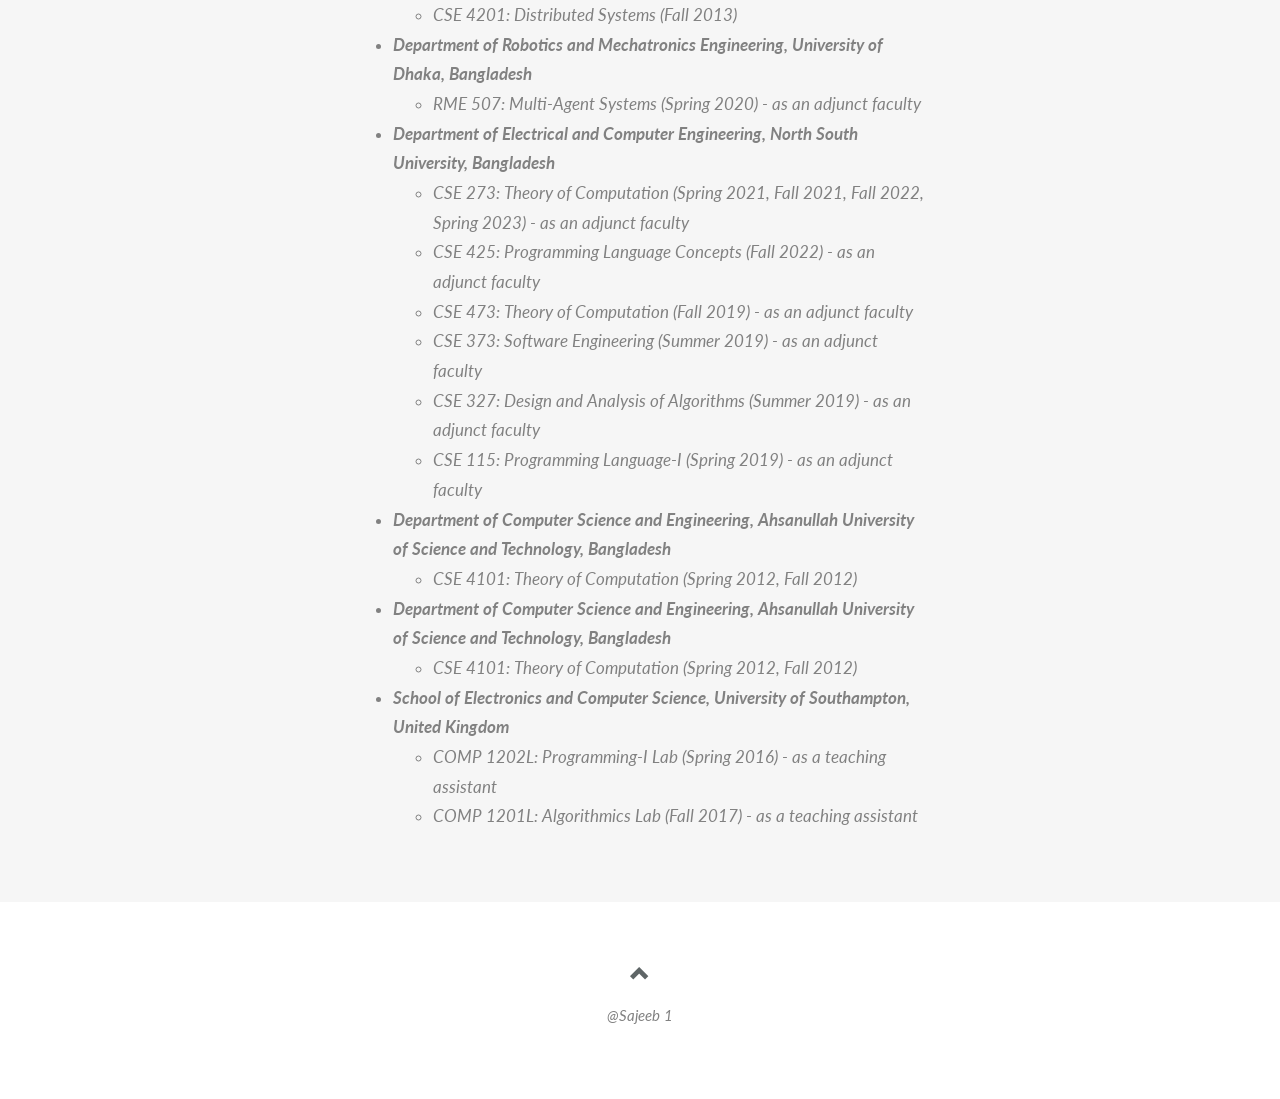
==== commit 76d90a1b: "Update index.html add visit count" ====
--- a/index.html
+++ b/index.html
@@ -10,7 +10,18 @@
   <link href="https://fonts.googleapis.com/css?family=Montserrat" rel="stylesheet" type="text/css">
   <link href="https://fonts.googleapis.com/css?family=Lato" rel="stylesheet" type="text/css">
   <script src="https://ajax.googleapis.com/ajax/libs/jquery/3.5.1/jquery.min.js"></script>
+  <script>
+      if (localStorage.getItem("visitCount")) {
+        var visitCount = parseInt(localStorage.getItem("visitCount")) + 1;
+        localStorage.setItem("visitCount", visitCount);
+      } else {
+        localStorage.setItem("visitCount", 1);
+      }
+    </script>
   <script src="https://maxcdn.bootstrapcdn.com/bootstrap/3.4.1/js/bootstrap.min.js"></script>
+  
+  
+  
   <style>
   body {
     font: 400 15px Lato, sans-serif;
@@ -357,7 +368,7 @@
   
     </div>
     <div class="col-sm-6">
-      <h2>Recent News</h2><br>
+      <h2>Recent News (Last Updated: May 2022)</h2><br>
 	  
 	  <ul>
 	   <li><h5>May&#39;2022: Our paper titled "<i>On evaluation of patrolling and signalling schemes to prevent poaching in green security games"</i> published in Intelligent Systems with Applications Journal of Elsevier.  </h5></li>
@@ -558,6 +569,8 @@
 <ul>
 <li> <b>Department of Computer Science and Engineering, University of Dhaka, Bangladesh</b>
 <ul>
+<li style="margin: 0px 0px 0px 0px;">CSE 2101: Data Structures and Algorithms (Spring 2023)</li>
+<li style="margin: 0px 0px 0px 0px;">CSE 2202: Design and Analysis of Algorithms – I (Fall 2022)</li>
 <li style="margin: 0px 0px 0px 0px;">CSE 519: Neural Networks (MS, Spring 2021)</li>
 <li style="margin: 0px 0px 0px 0px;">CSE 4129: Parallel and Distributed Systems (Fall 2020)</li>
 <li style="margin: 0px 0px 0px 0px;">CSE 4101: Artificial Intelligence (Spring 2019, Spring 2020)</li>
@@ -575,7 +588,8 @@
 
 <li> <b> Department of Electrical and Computer Engineering, North South University, Bangladesh</b>
 <ul>
-<li style="margin: 0px 0px 0px 0px;">CSE 273: Theory of Computation  (Spring 2021, Fall 2021) - as an adjunct faculty</li>
+<li style="margin: 0px 0px 0px 0px;">CSE 273: Theory of Computation  (Spring 2021, Fall 2021, Fall 2022, Spring 2023) - as an adjunct faculty</li>
+<li style="margin: 0px 0px 0px 0px;">CSE 425: Programming Language Concepts (Fall 2022) - as an adjunct faculty</li>
 <li style="margin: 0px 0px 0px 0px;">CSE 473: Theory of Computation  (Fall 2019) - as an adjunct faculty</li>
 <li style="margin: 0px 0px 0px 0px;">CSE 373: Software Engineering  (Summer 2019) - as an adjunct faculty</li>
 <li style="margin: 0px 0px 0px 0px;">CSE 327: Design and Analysis of Algorithms  (Summer 2019) - as an adjunct faculty</li>
@@ -642,7 +656,10 @@
   <a href="#myPage" title="To Top">
     <span class="glyphicon glyphicon-chevron-up"></span>
   </a>
-  <p>@Sajeeb</p>
+      
+
+  <p>@Sajeeb <script>document.write(localStorage.getItem("visitCount"))</script></p>
+ 
 </footer>
 
 <script>
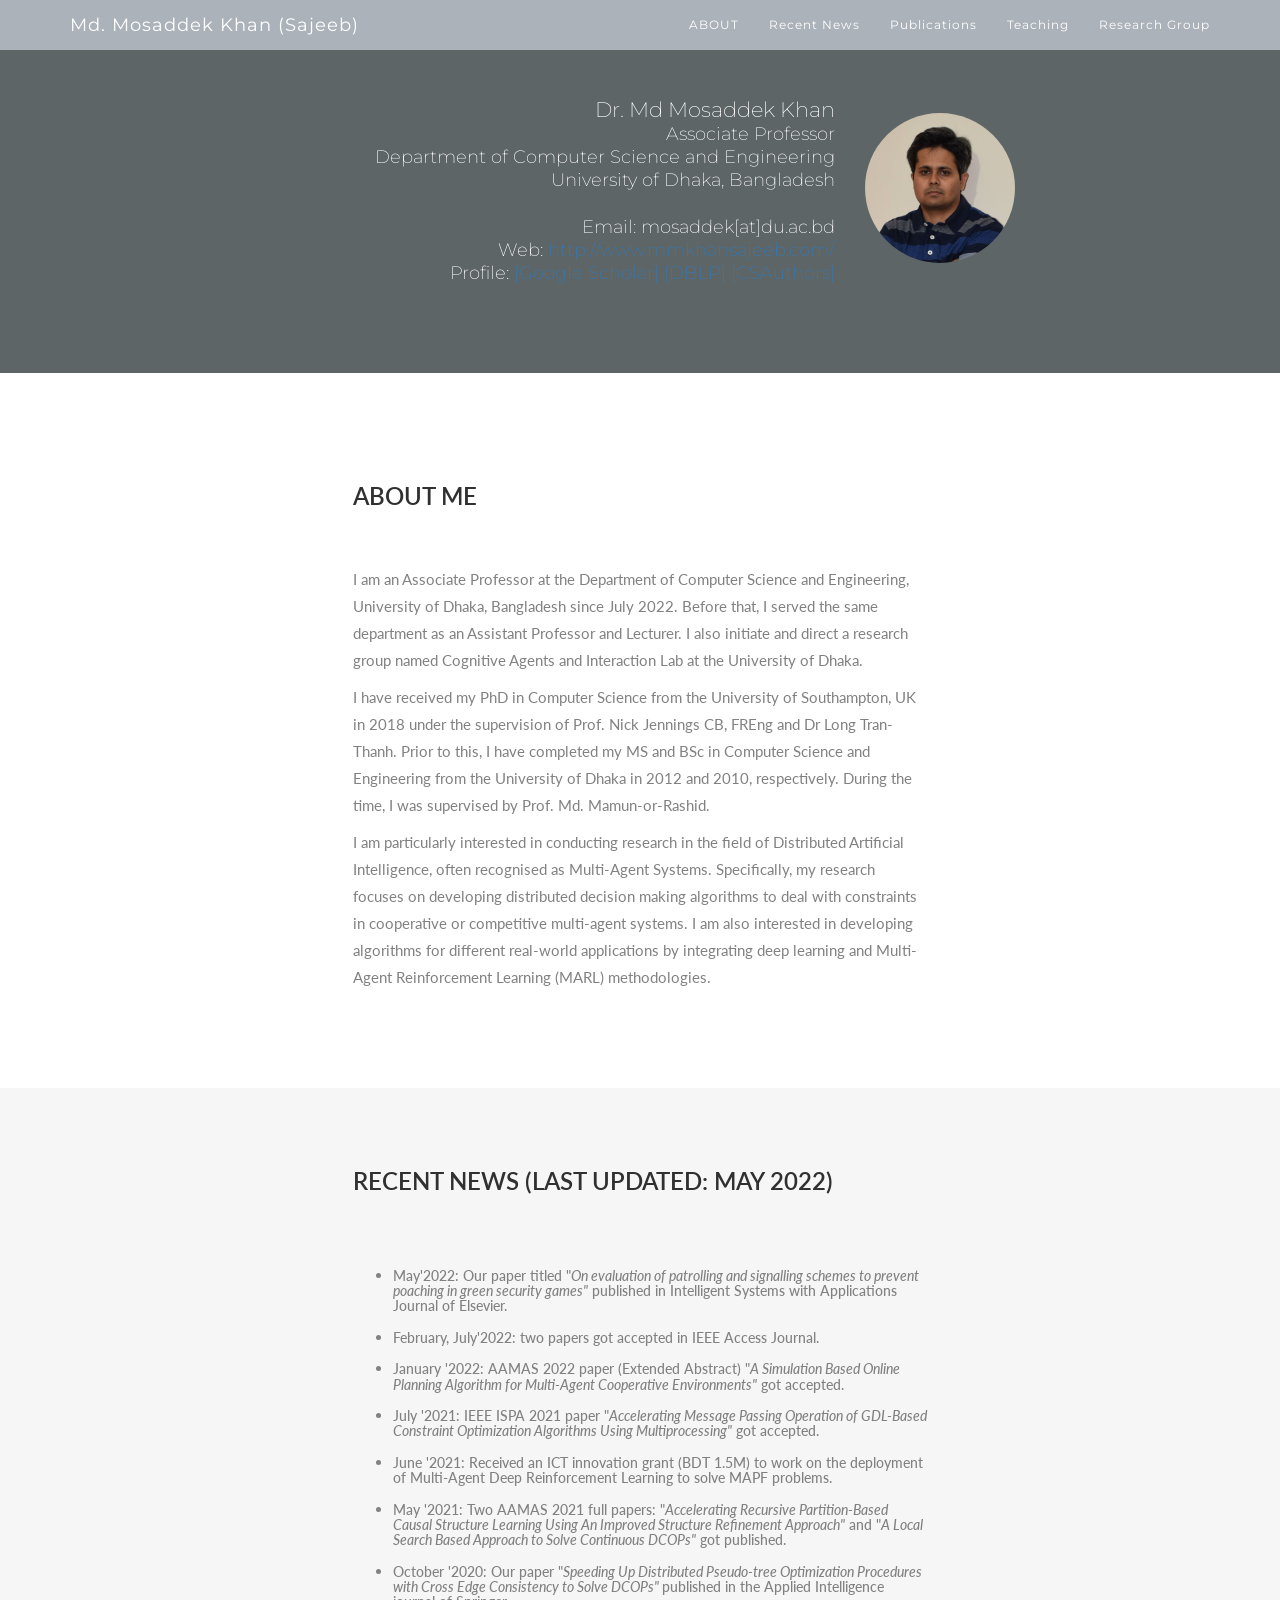
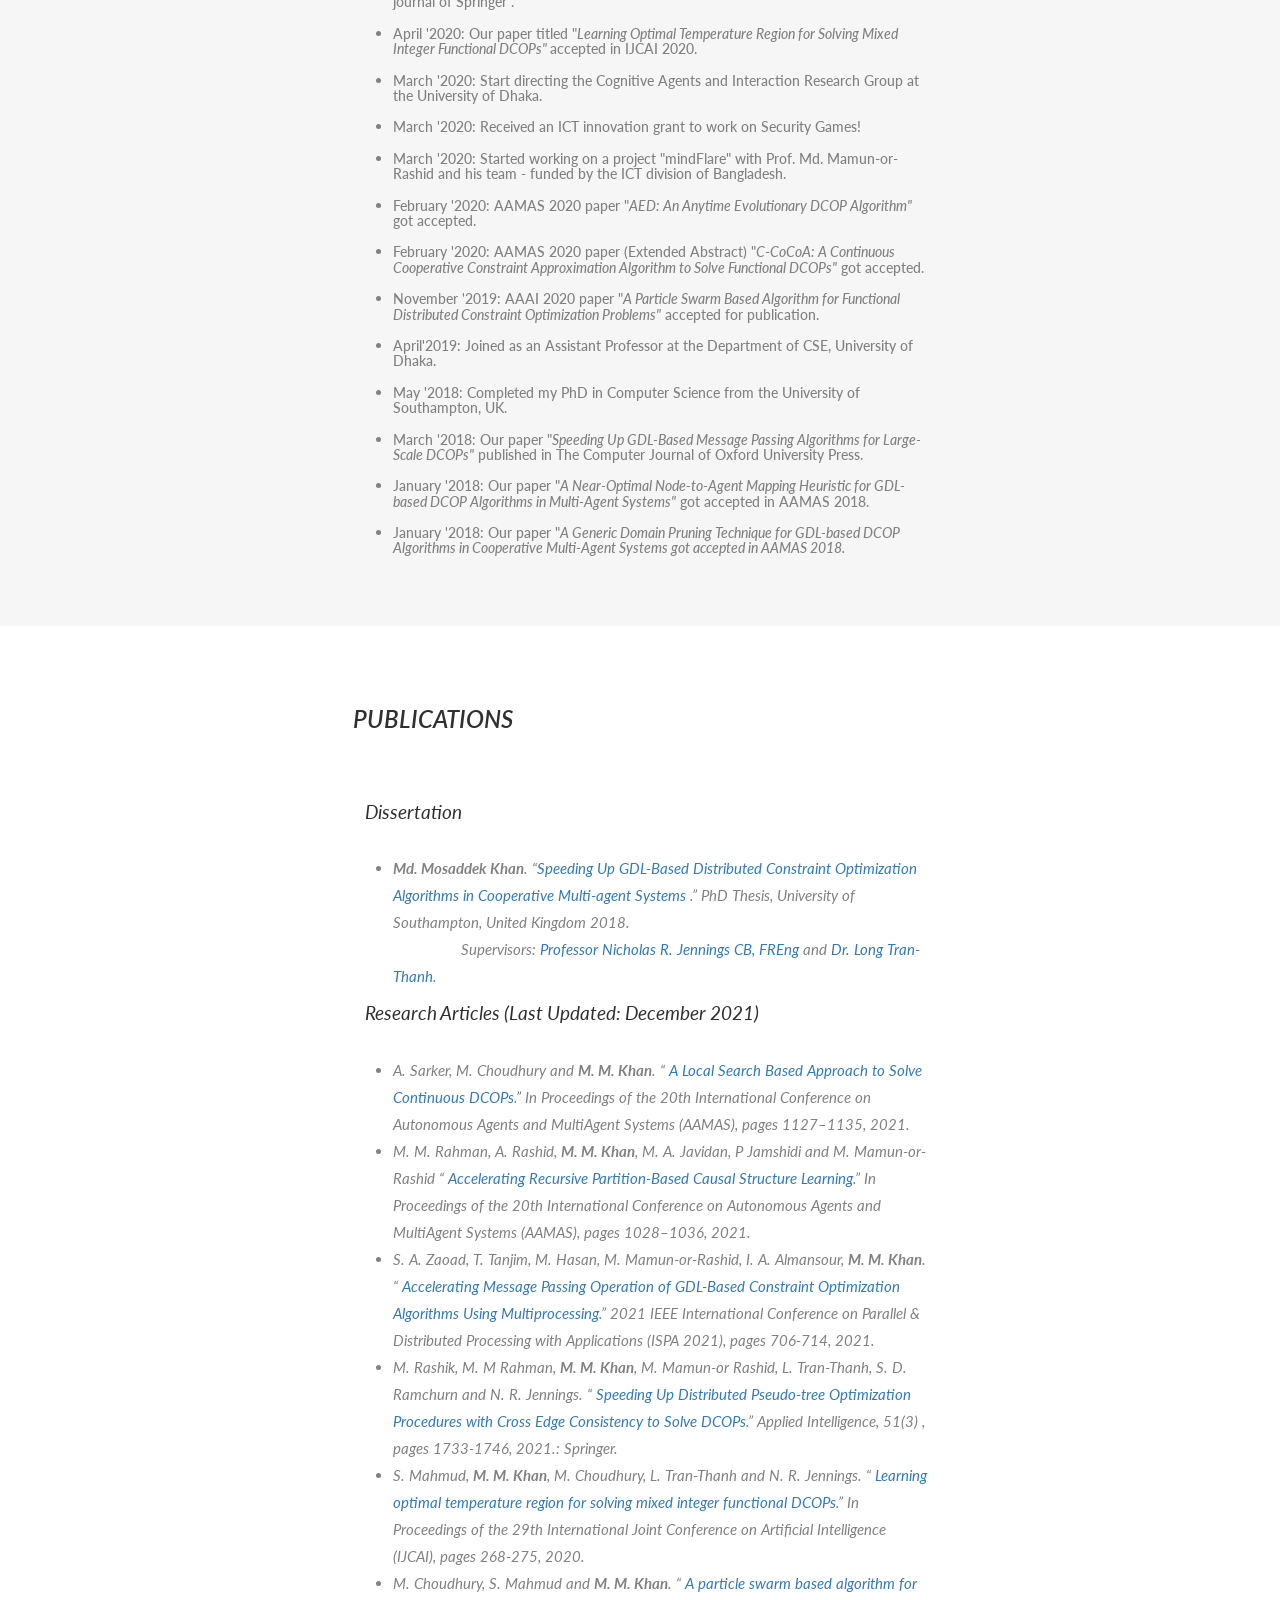
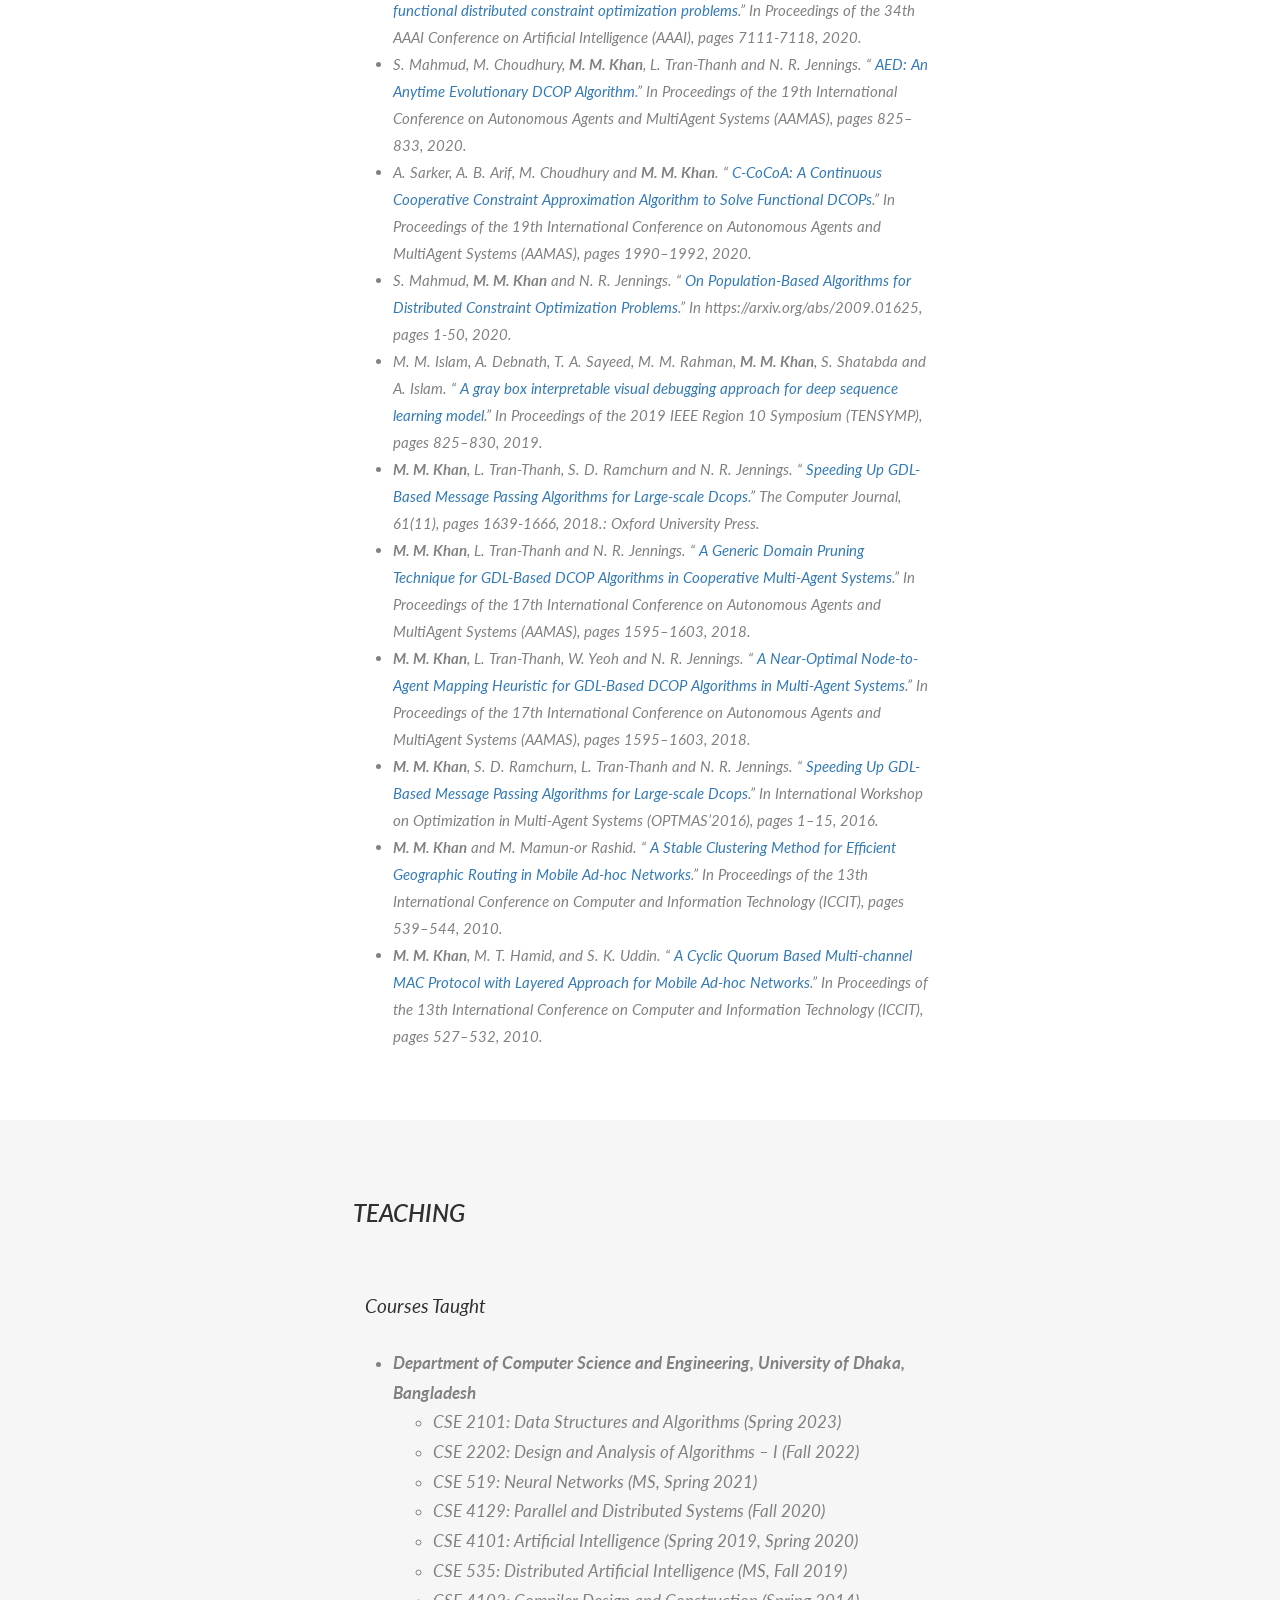
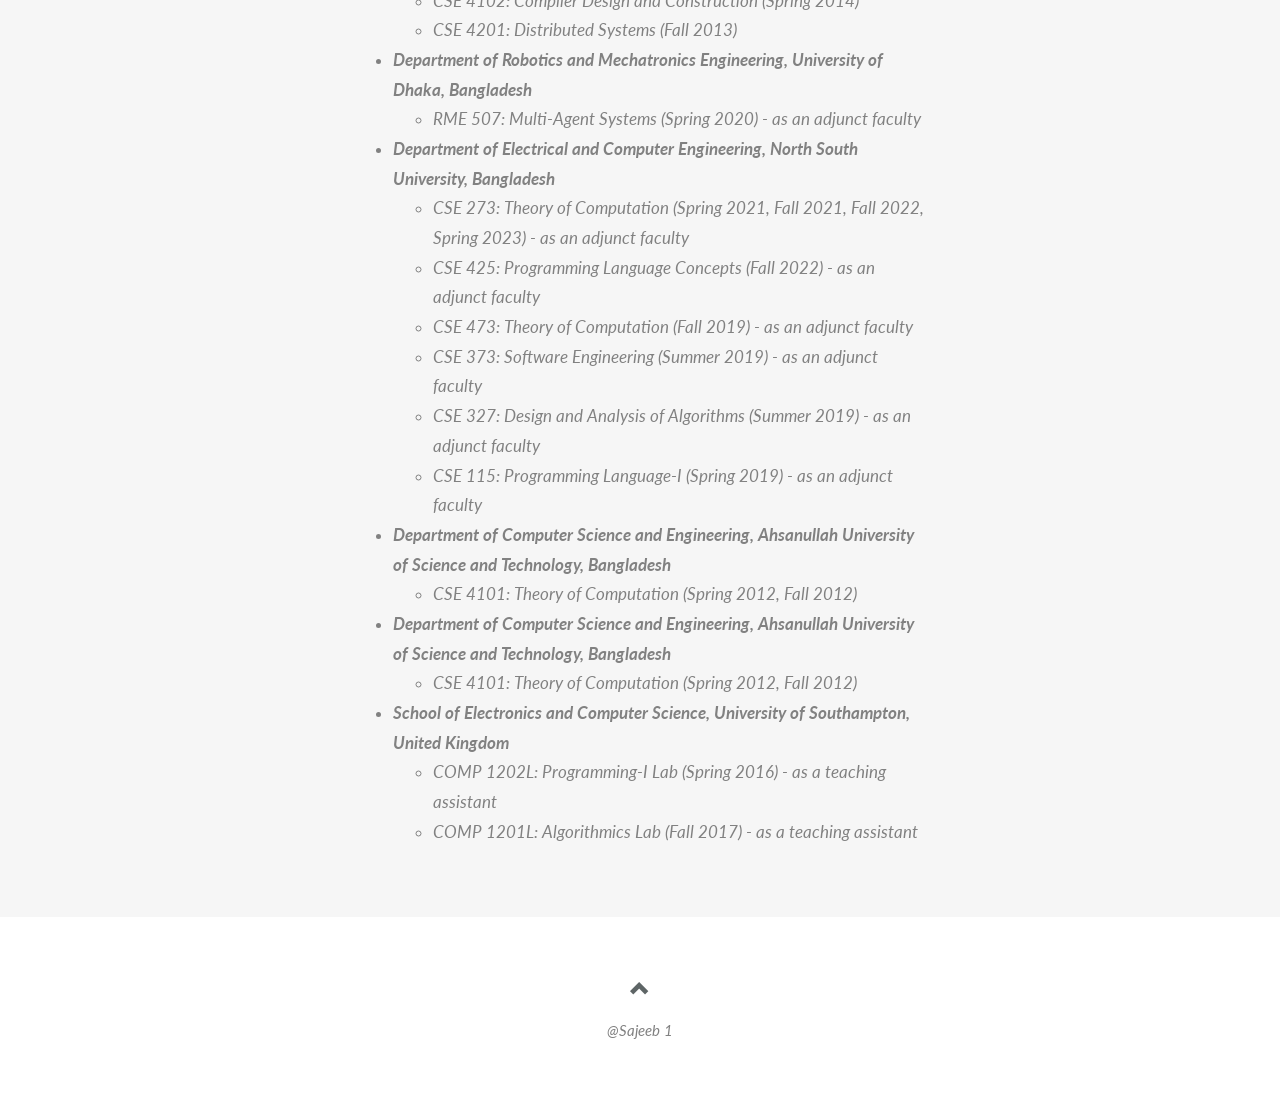
==== commit 88c5615c: "update cail" ====
--- a/index.html
+++ b/index.html
@@ -267,7 +267,7 @@
         <li><a href="#recent">Recent News</a></li>
         <li><a href="#publications">Publications</a></li>
         <li><a href="#teaching">Teaching</a></li>
-        <li><a href="cail.html">CAIL Research Group</a></li>
+        <li><a href="cailresearchgroup.html">Research Group</a></li>
       </ul>
     </div>
   </div>
@@ -335,7 +335,7 @@
 		  <br>
       <p>I am an Associate Professor at the Department of Computer Science and Engineering, University of Dhaka, 
 	    Bangladesh since July 2022. Before that, I served the same department as an Assistant Professor and Lecturer. I also initiate and direct a research 
-		group named Cognitive Agents and Interaction Lab (CAIL) at the University of Dhaka. 	
+		group named Cognitive Agents and Interaction Lab at the University of Dhaka. 	
 	  </p>
 	  <p> 		
 
@@ -379,7 +379,7 @@
 	   <li><h5>May &#39;2021: Two AAMAS 2021 full papers: "<i>Accelerating Recursive Partition-Based Causal Structure Learning Using An Improved Structure Refinement Approach"</i> and "<i>A Local Search Based Approach to Solve Continuous DCOPs"</i> got published.  </h5></li>
 	  <li> <h5>October &#39;2020:  Our paper "<i>Speeding Up Distributed Pseudo-tree Optimization Procedures with Cross Edge Consistency to Solve DCOPs" </i> published in the Applied Intelligence journal of Springer .</h5></li>
   <li> <h5>April &#39;2020:  Our paper titled  "<i>Learning Optimal Temperature Region for Solving Mixed Integer Functional DCOPs" </i> accepted in IJCAI 2020.</h5></li>
-    <li><h5>March &#39;2020:  Start directing the CAIL Research Group at the University of Dhaka. </h4></li>
+    <li><h5>March &#39;2020:  Start directing the Cognitive Agents and Interaction Research Group at the University of Dhaka. </h4></li>
 	 <li><h5>March &#39;2020:  Received an ICT innovation grant to work on Security Games! </h4></li>
 	 <li><h5>March &#39;2020:  Started working on a project "mindFlare" with Prof. Md. Mamun-or-Rashid and his team - funded by the ICT division of Bangladesh.  </h5></li>
 	 <li><h5>February &#39;2020: AAMAS 2020 paper "<i>AED: An Anytime Evolutionary DCOP Algorithm"</i> got accepted.  </h5></li>
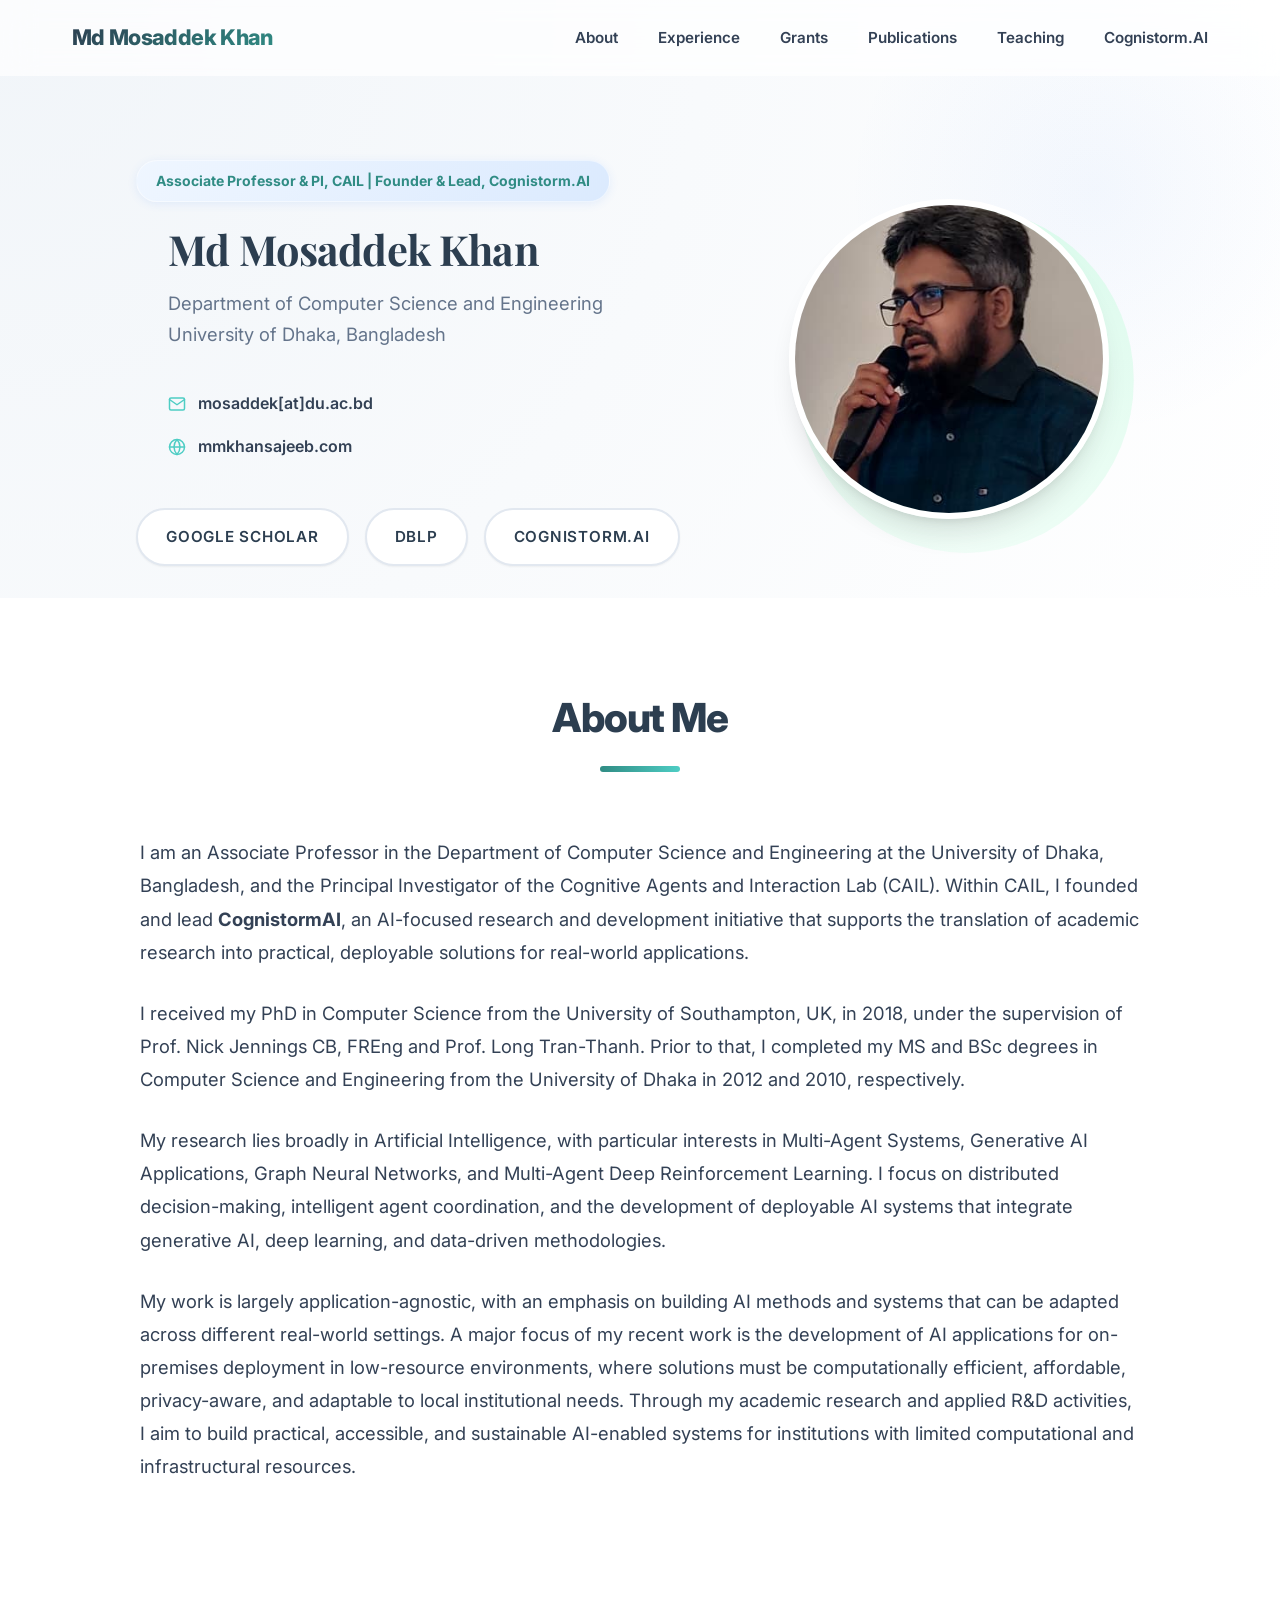
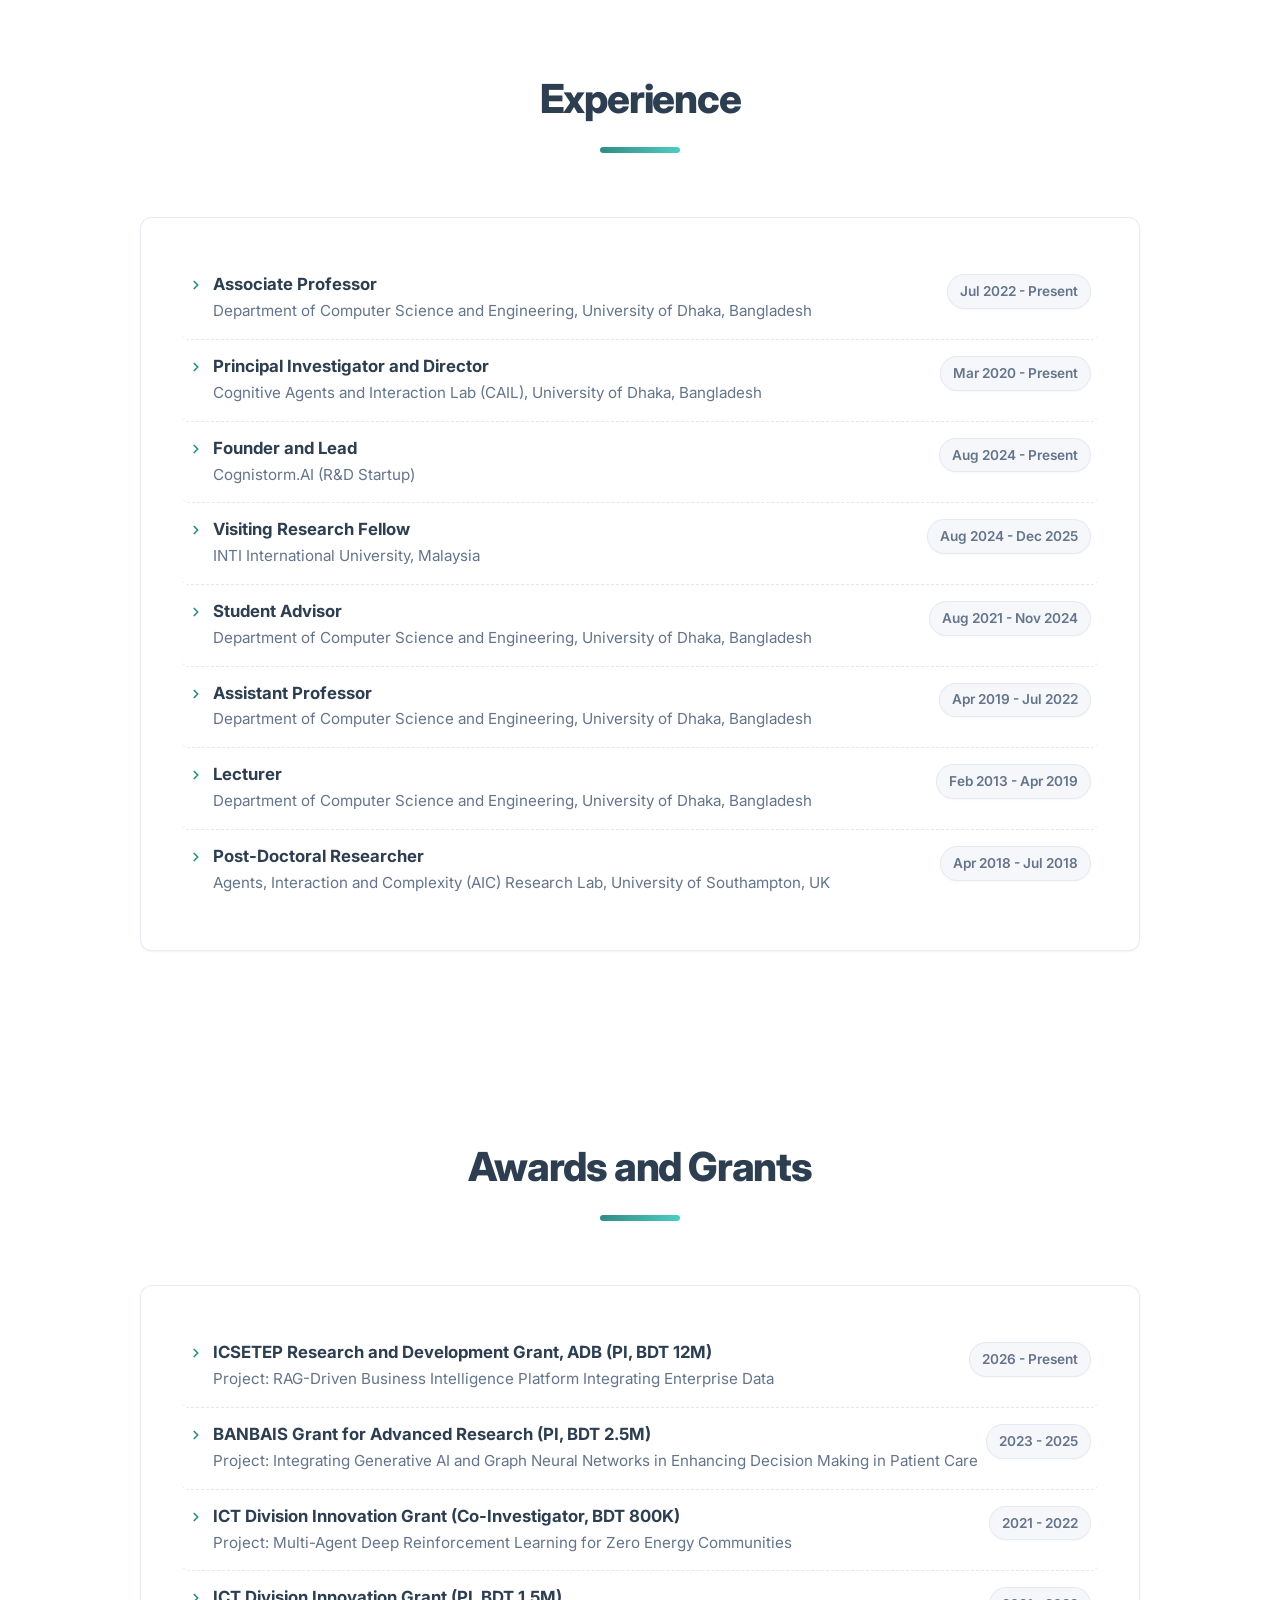
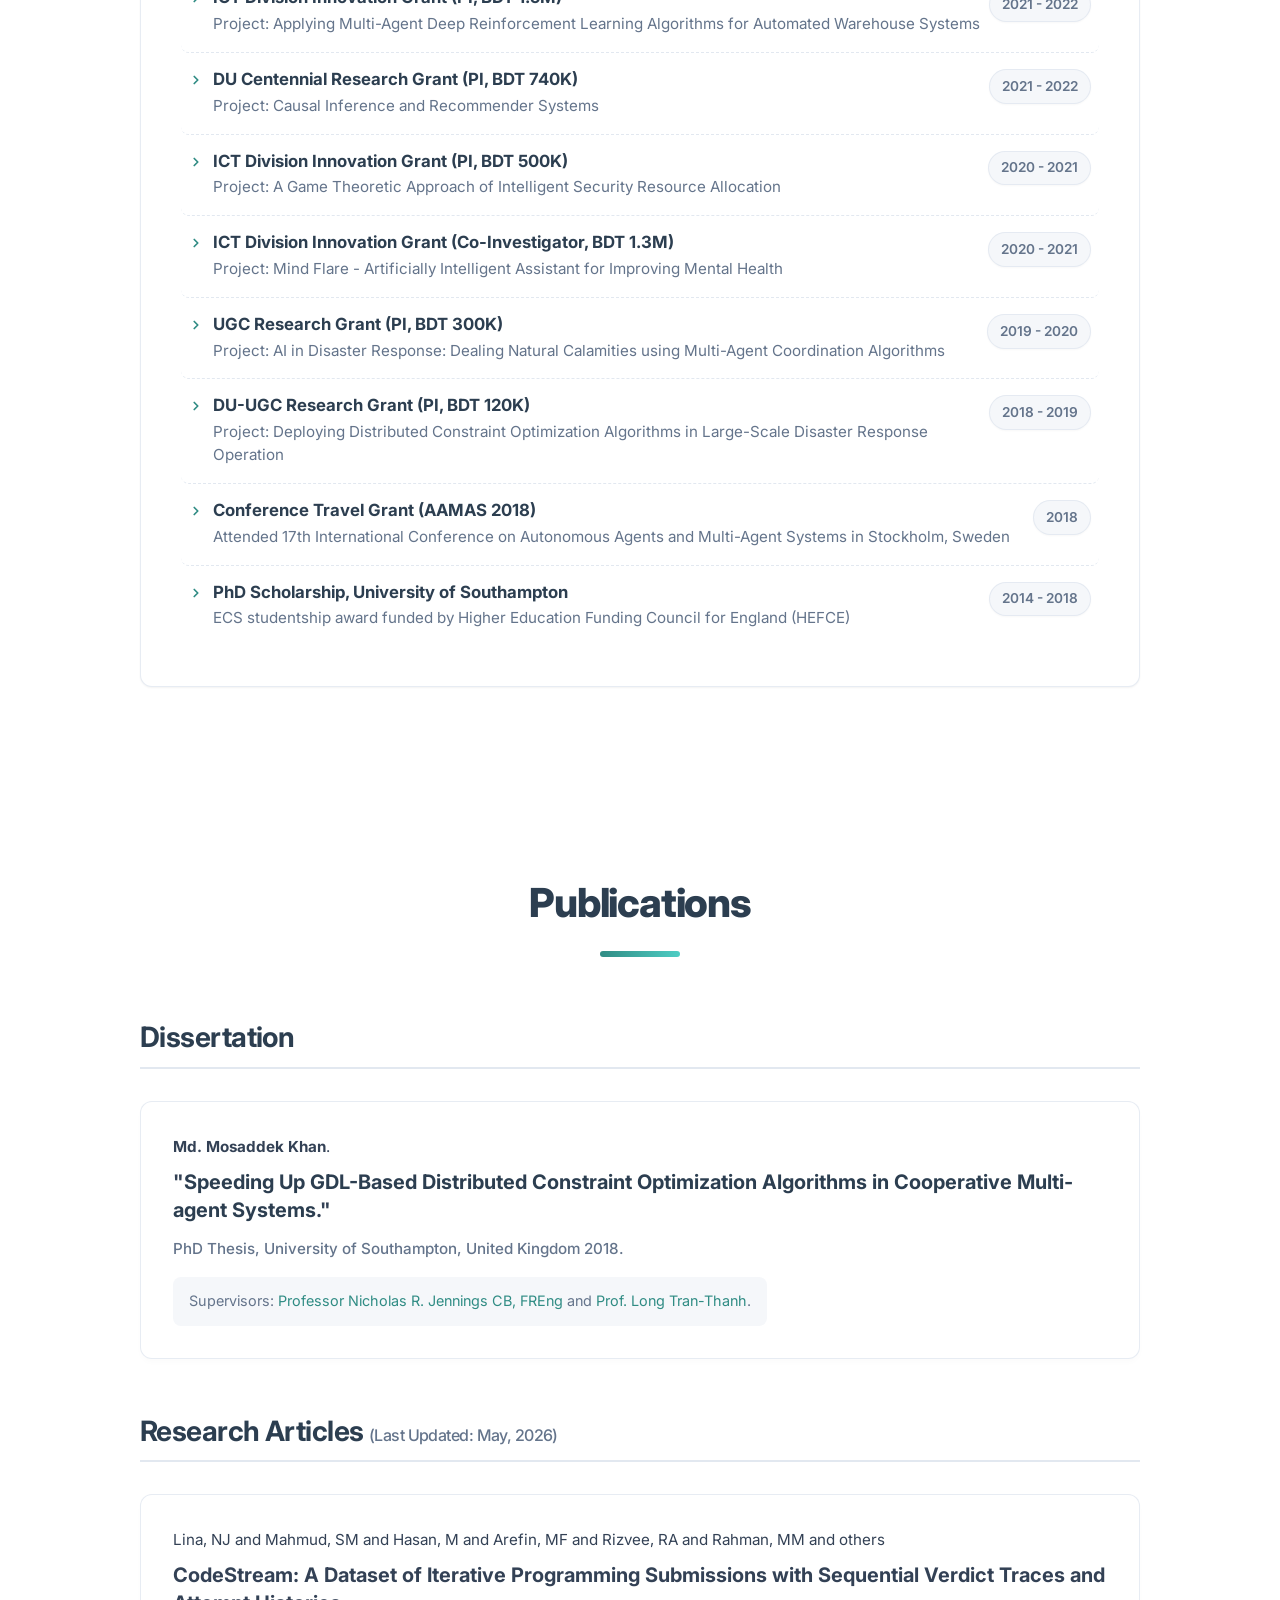
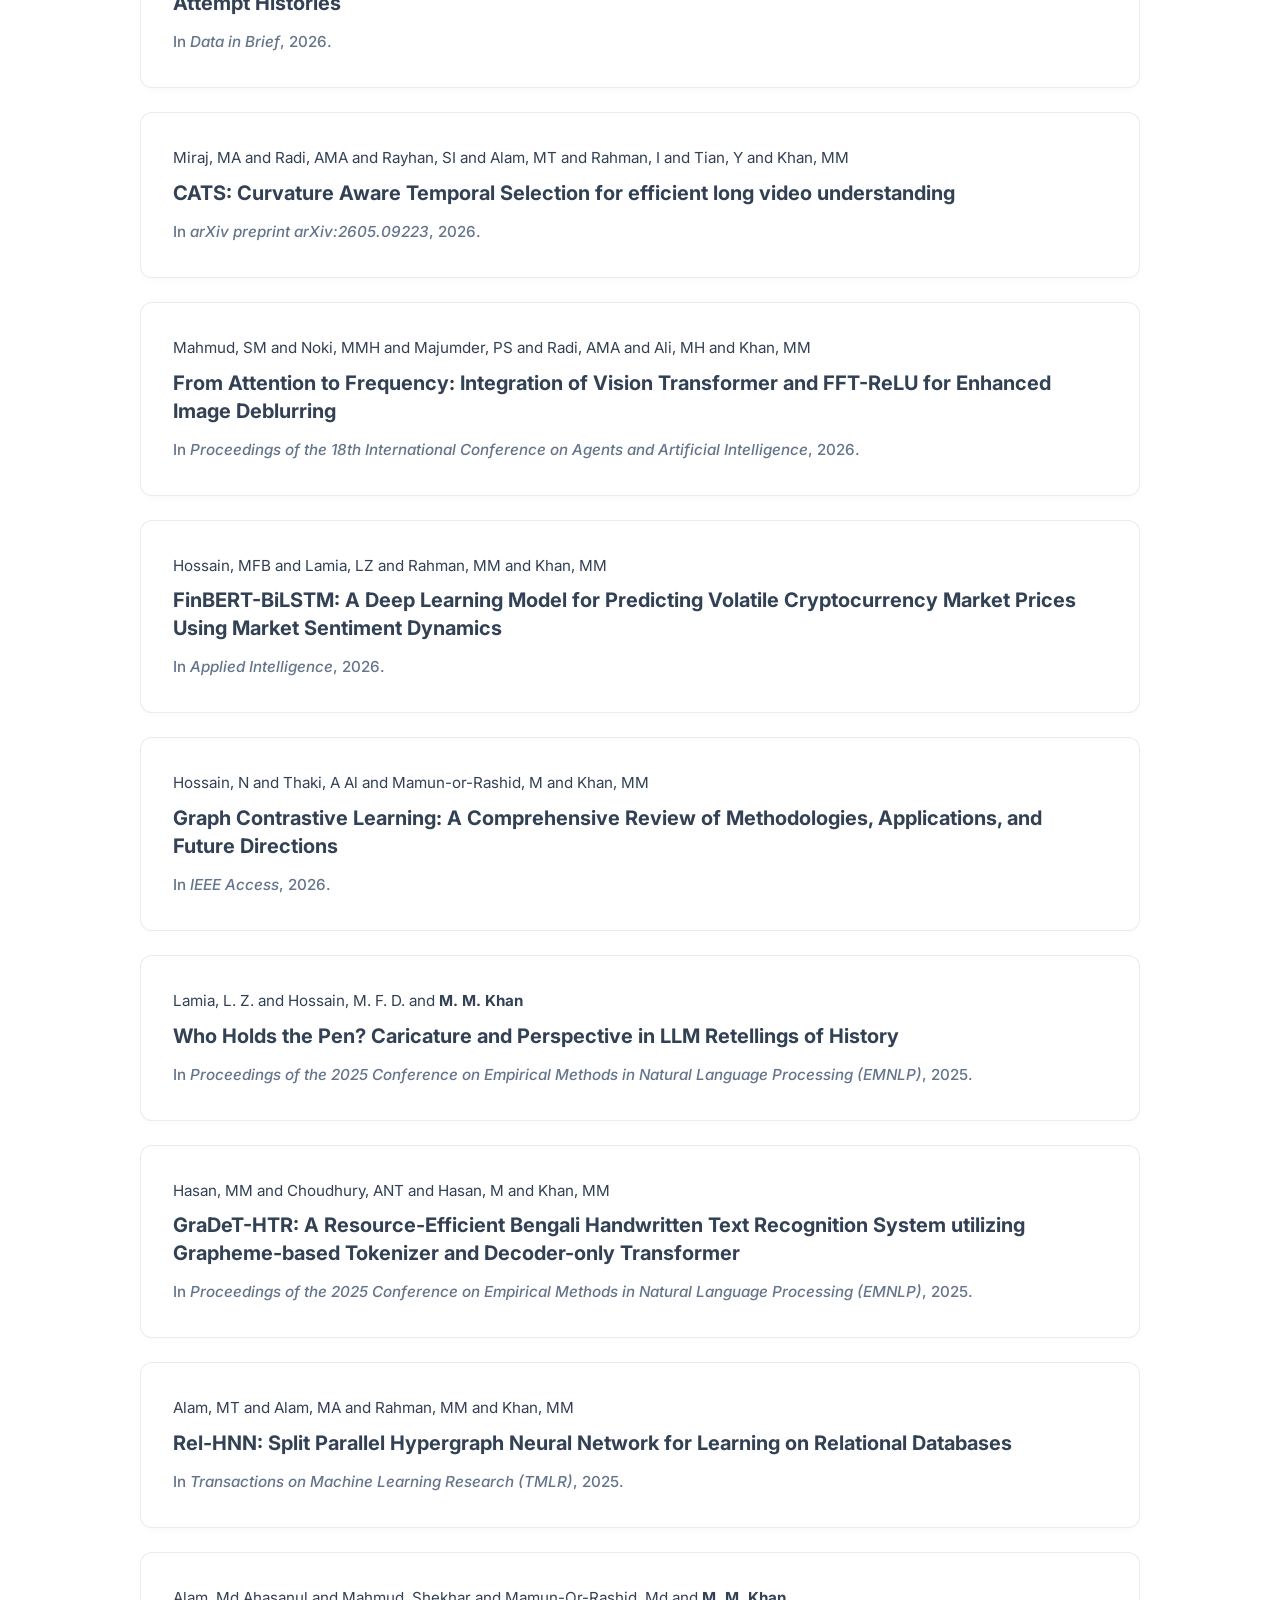
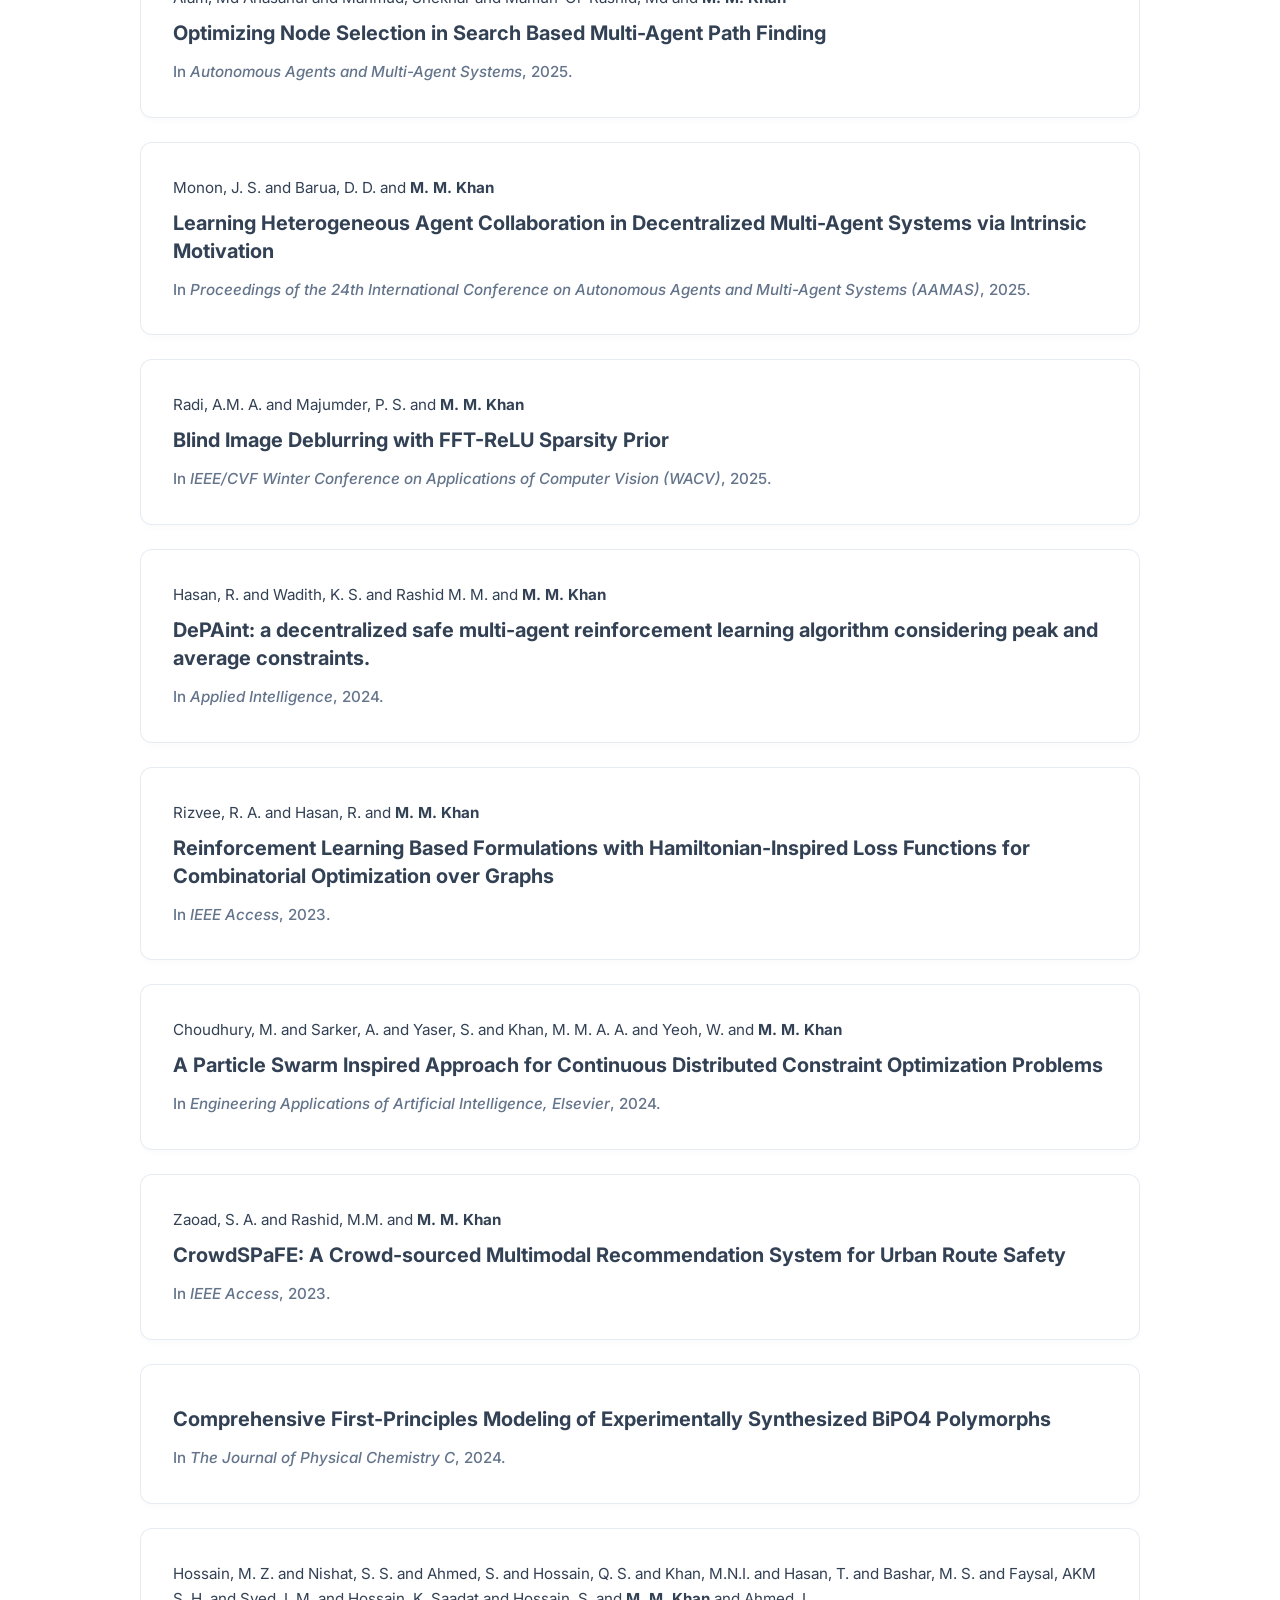
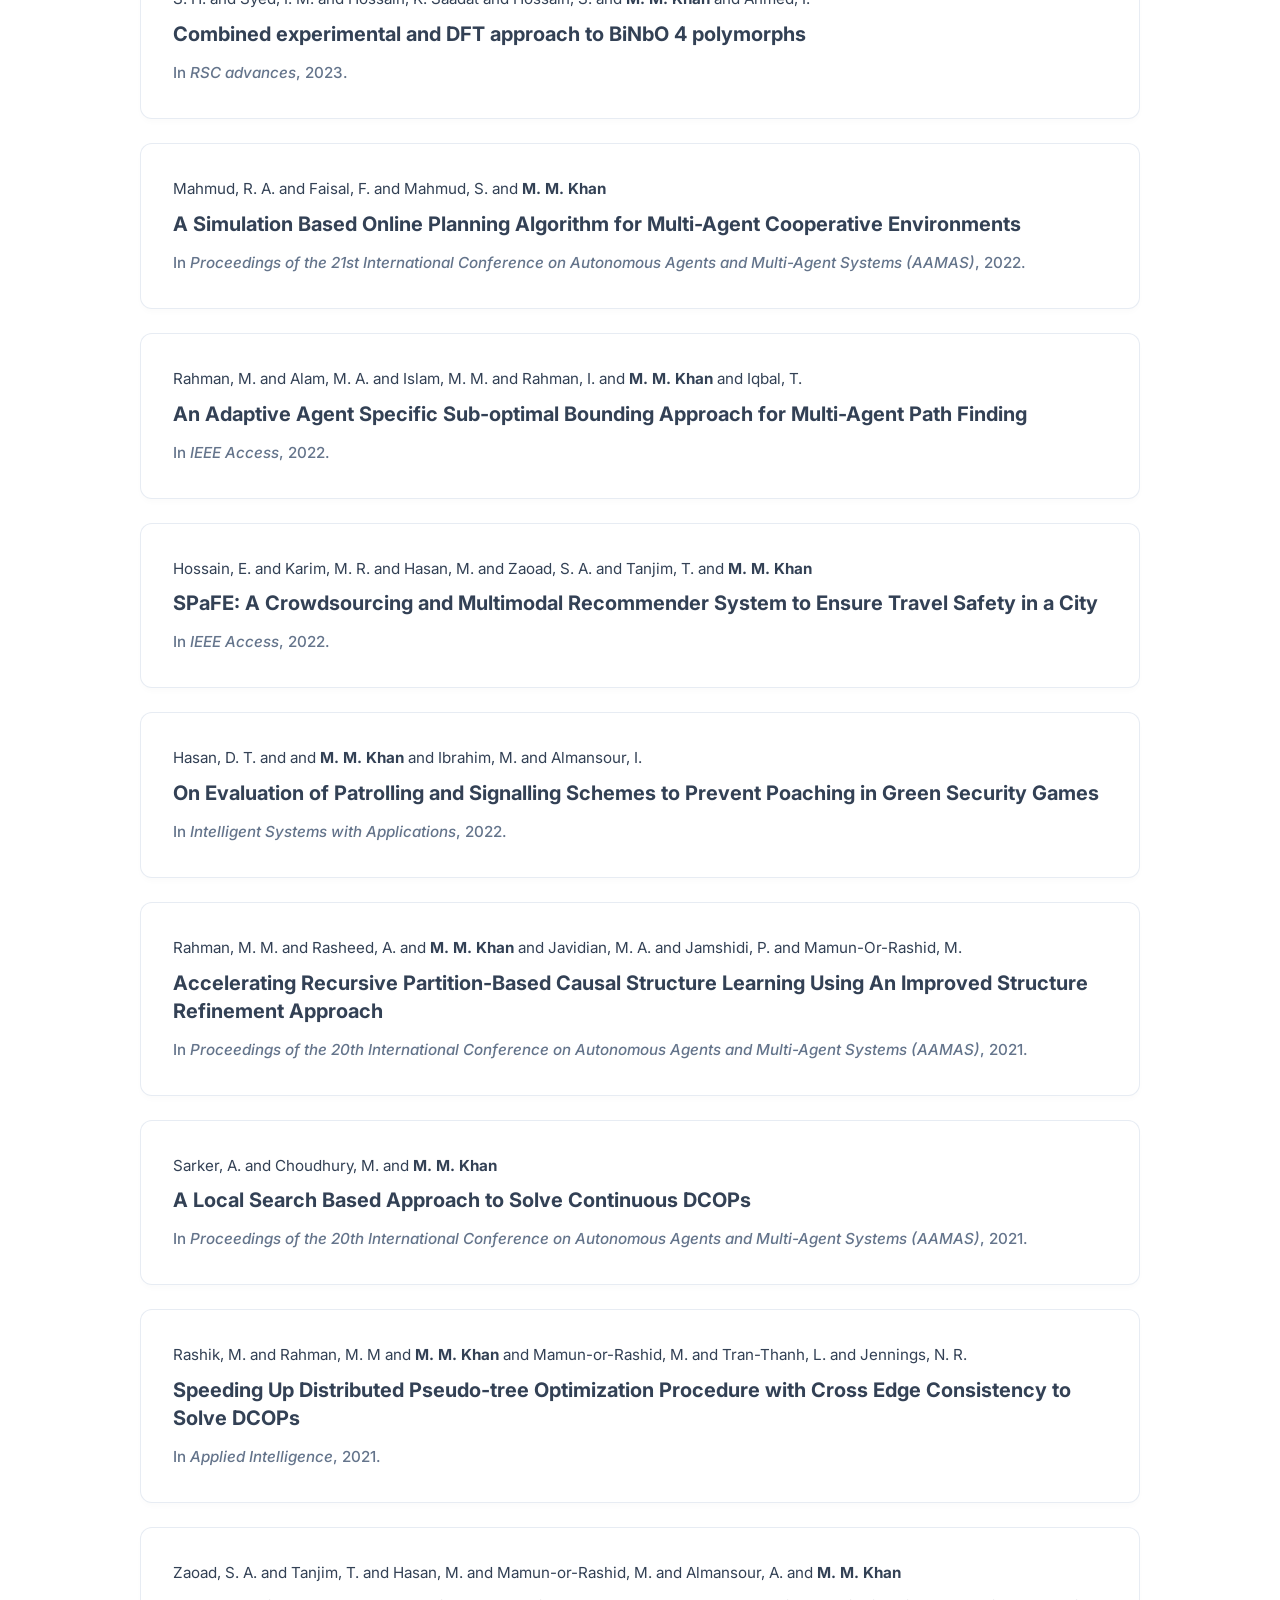
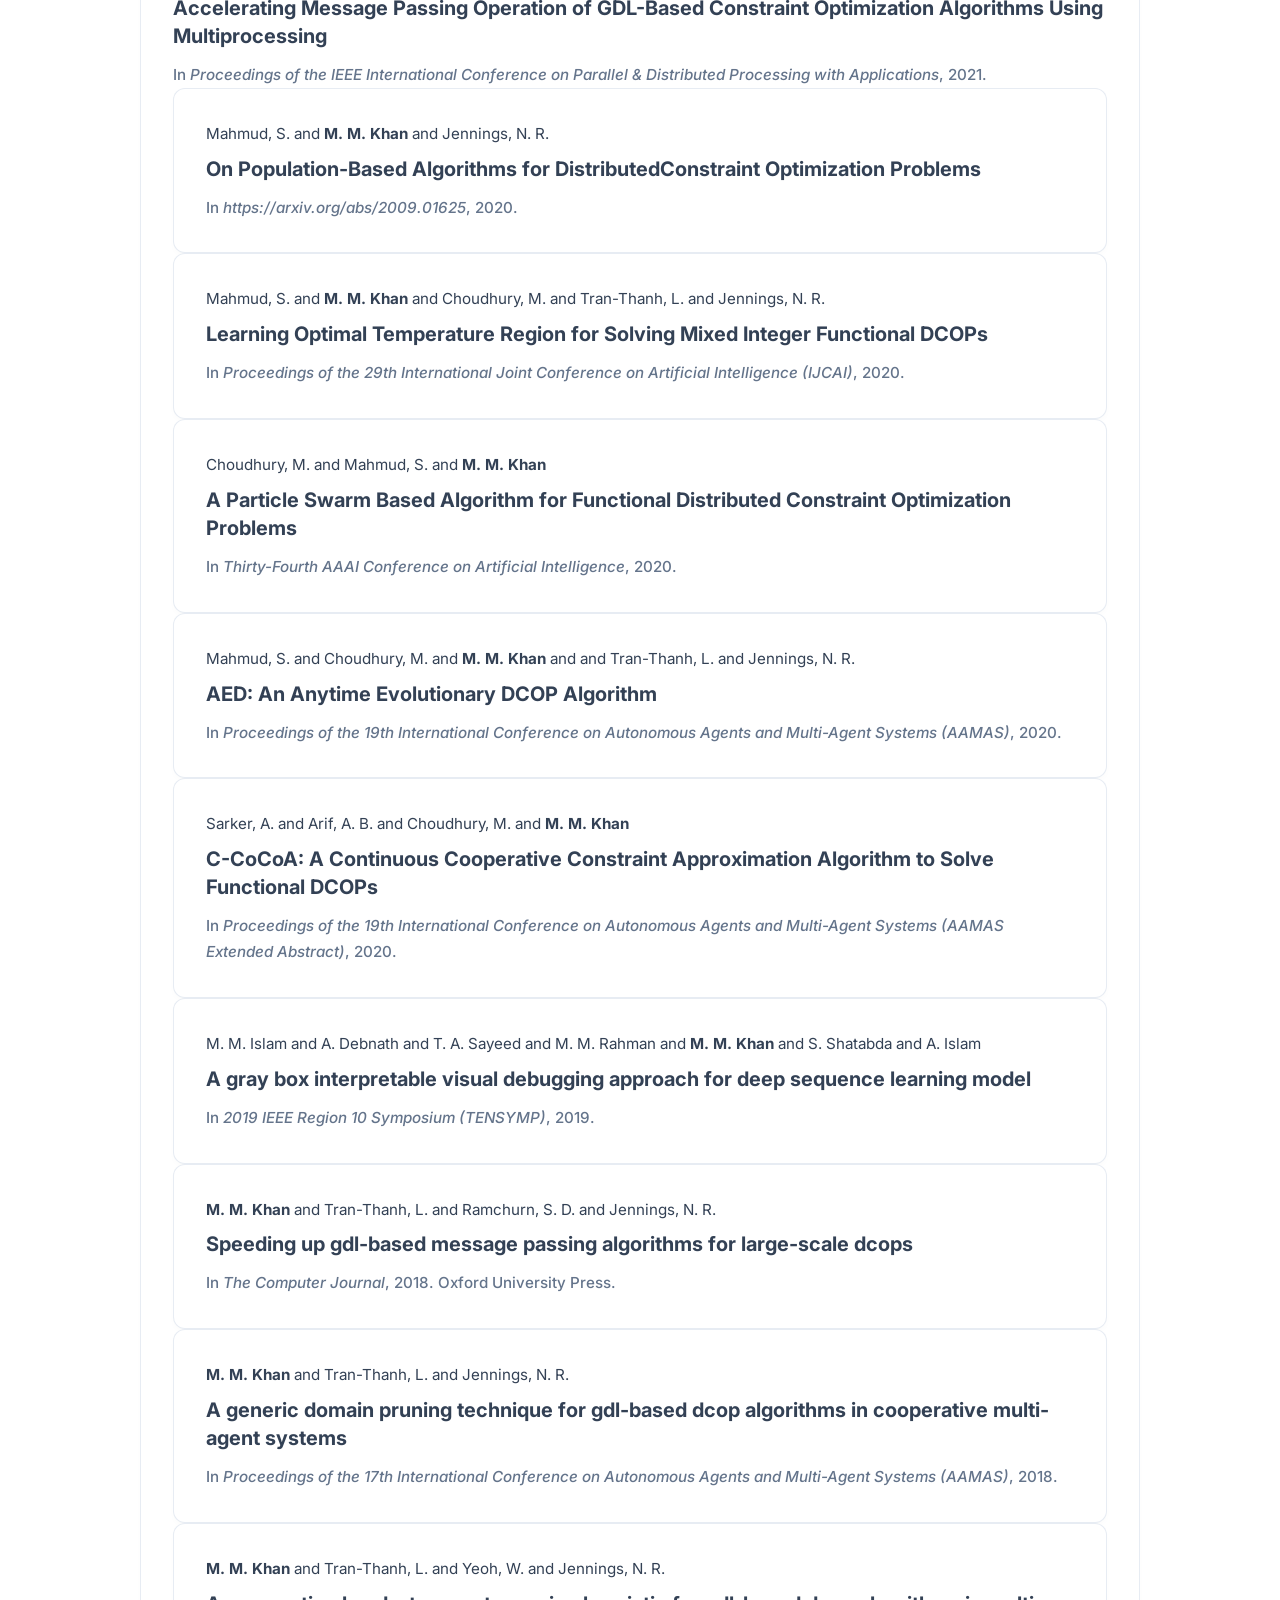
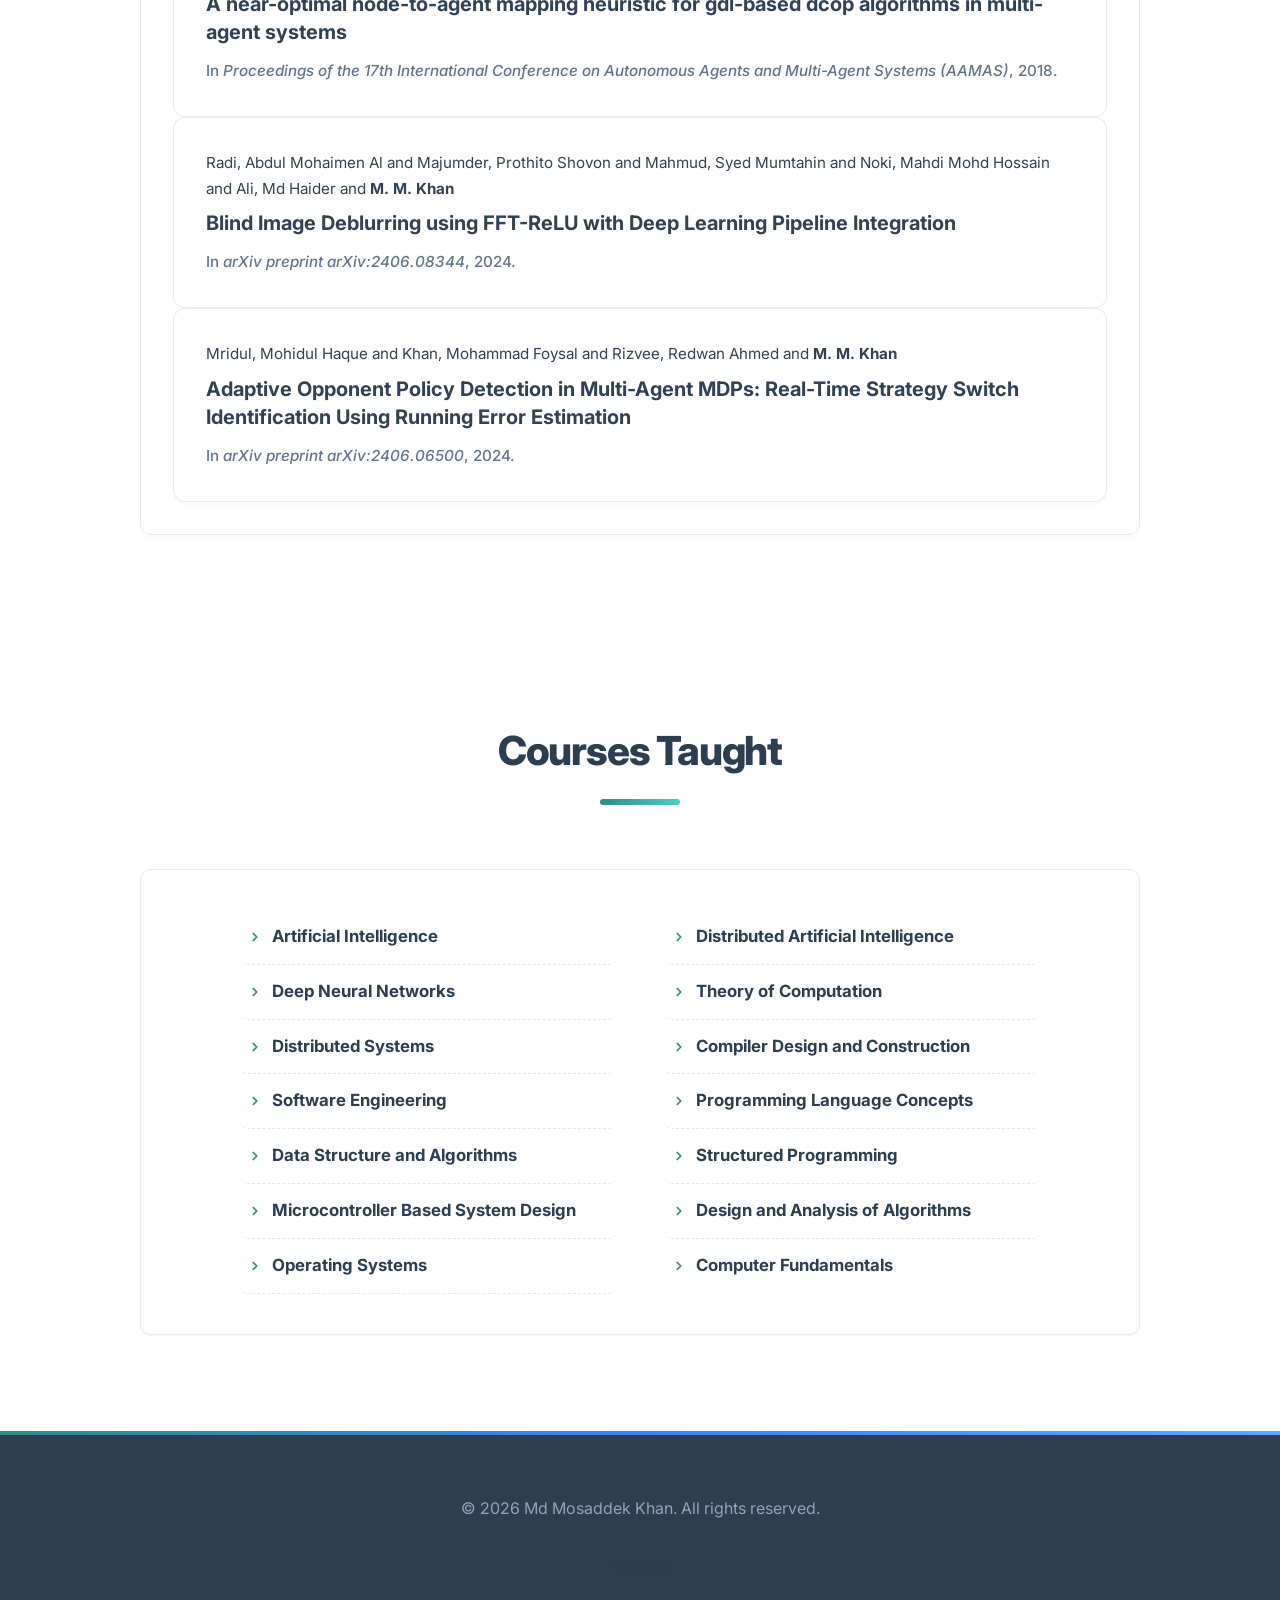
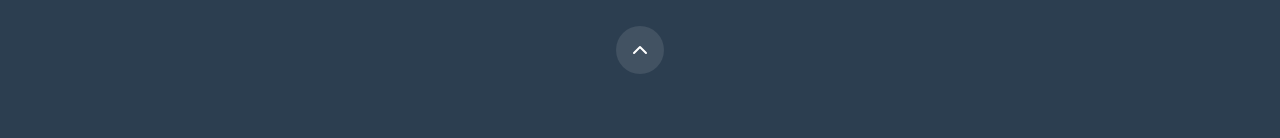
==== commit e9671730: "Updated May 28 Revised" ====
--- a/index.html
+++ b/index.html
@@ -1,703 +1,911 @@
 <!DOCTYPE html>
 <html lang="en">
+
 <head>
- 
-  <title>Md Mosaddek Khan</title>
-  <link rel="icon" href="favicon.ico">
-  <meta charset="utf-8">
-  <meta name="viewport" content="width=device-width, initial-scale=1">
-  <link rel="stylesheet" href="https://maxcdn.bootstrapcdn.com/bootstrap/3.4.1/css/bootstrap.min.css">
-  <link href="https://fonts.googleapis.com/css?family=Montserrat" rel="stylesheet" type="text/css">
-  <link href="https://fonts.googleapis.com/css?family=Lato" rel="stylesheet" type="text/css">
-  <script src="https://ajax.googleapis.com/ajax/libs/jquery/3.5.1/jquery.min.js"></script>
-  <script>
-      if (localStorage.getItem("visitCount")) {
-        var visitCount = parseInt(localStorage.getItem("visitCount")) + 1;
-        localStorage.setItem("visitCount", visitCount);
-      } else {
-        localStorage.setItem("visitCount", 1);
-      }
+    <meta charset="utf-8">
+    <meta name="viewport" content="width=device-width, initial-scale=1">
+    <title>Md Mosaddek Khan - Academic Profile</title>
+    <meta name="description"
+        content="Academic Profile of Dr. Md Mosaddek Khan, Associate Professor, CSE, University of Dhaka.">
+    <link rel="icon" href="favicon.ico">
+
+    <!-- Google Fonts: Inter and Playfair Display -->
+    <link rel="preconnect" href="https://fonts.googleapis.com">
+    <link rel="preconnect" href="https://fonts.gstatic.com" crossorigin>
+    <link
+        href="https://fonts.googleapis.com/css2?family=Inter:wght@300;400;500;600;700&family=Playfair+Display:ital,wght@0,600;0,700;1,600;1,700&display=swap"
+        rel="stylesheet">
+
+    <!-- Custom CSS -->
+    <link rel="stylesheet" href="style.css">
+</head>
+
+<body>
+
+    <!-- Navigation -->
+    <nav class="navbar" id="navbar">
+        <div class="nav-container">
+            <a href="#" class="brand">Md Mosaddek Khan</a>
+            <ul class="nav-links" id="nav-links">
+                <li><a href="#about">About</a></li>
+                <li><a href="#experience">Experience</a></li>
+                <li><a href="#grants">Grants</a></li>
+                <li><a href="#publications">Publications</a></li>
+                <li><a href="#teaching">Teaching</a></li>
+                <li><a href="https://cognistorm.ai/" target="_blank">Cognistorm.AI</a></li>
+            </ul>
+            <div class="hamburger" id="hamburger">
+                <span></span>
+                <span></span>
+                <span></span>
+            </div>
+        </div>
+    </nav>
+
+    <!-- Hero Section -->
+    <header class="hero" id="home">
+        <div class="hero-container">
+            <div class="hero-content">
+                <div class="badge">Associate Professor & PI, CAIL | Founder & Lead, Cognistorm.AI</div>
+                <div class="hero-indent">
+                    <h4 class="name">Md Mosaddek Khan</h4>
+                <p class="affiliation">
+                    Department of Computer Science and Engineering<br>
+                    University of Dhaka, Bangladesh
+                </p>
+                <div class="contact-info">
+                    <span class="contact-link">
+                        <svg viewBox="0 0 24 24" width="18" height="18" stroke="currentColor" stroke-width="2"
+                            fill="none" stroke-linecap="round" stroke-linejoin="round">
+                            <path d="M4 4h16c1.1 0 2 .9 2 2v12c0 1.1-.9 2-2 2H4c-1.1 0-2-.9-2-2V6c0-1.1.9-2 2-2z">
+                            </path>
+                            <polyline points="22,6 12,13 2,6"></polyline>
+                        </svg>
+                        mosaddek[at]du.ac.bd
+                    </span>
+                    <a href="http://www.mmkhansajeeb.com/" class="contact-link">
+                        <svg viewBox="0 0 24 24" width="18" height="18" stroke="currentColor" stroke-width="2"
+                            fill="none" stroke-linecap="round" stroke-linejoin="round">
+                            <circle cx="12" cy="12" r="10"></circle>
+                            <line x1="2" y1="12" x2="22" y2="12"></line>
+                            <path
+                                d="M12 2a15.3 15.3 0 0 1 4 10 15.3 15.3 0 0 1-4 10 15.3 15.3 0 0 1-4-10 15.3 15.3 0 0 1 4-10z">
+                            </path>
+                        </svg>
+                        mmkhansajeeb.com
+                    </a>
+                </div>
+                </div>
+                <div class="social-links">
+                    <a href="https://scholar.google.com/citations?user=IIb6f_4AAAAJ&hl" target="_blank"
+                        class="btn btn-outline">Google Scholar</a>
+                    <a href="https://dblp.org/pers/k/Khan:Md=_Mosaddek.html" target="_blank"
+                        class="btn btn-outline">DBLP</a>
+                    <a href="https://cognistorm.ai/" target="_blank" class="btn btn-outline">Cognistorm.AI</a>
+                </div>
+            </div>
+            <div class="hero-image-wrapper">
+                <img src="photo.png" alt="Dr. Md Mosaddek Khan" class="hero-image">
+                <div class="hero-image-bg"></div>
+            </div>
+        </div>
+    </header>
+
+    <main>
+        <!-- About Section -->
+        <section id="about" class="section">
+            <div class="section-container">
+                <div class="section-header">
+                    <h2 class="section-title">About Me</h2>
+                    <div class="section-line"></div>
+                </div>
+                <div class="about-content reveal">
+                    <p>I am an Associate Professor in the Department of Computer Science and Engineering at the
+                        University of Dhaka, Bangladesh, and the Principal Investigator of the Cognitive Agents and
+                        Interaction Lab (CAIL). Within CAIL, I founded and lead <strong><a href="https://cognistorm.ai/"
+                                target="_blank" style="color: inherit">CognistormAI</a></strong>, an
+                        AI-focused research and development initiative that supports the translation of academic
+                        research into practical, deployable solutions for real-world applications.</p>
+                    <p>I received my PhD in Computer Science from the University of Southampton, UK, in 2018, under the
+                        supervision of Prof. Nick Jennings CB, FREng and Prof. Long Tran-Thanh. Prior to that, I
+                        completed my MS and BSc degrees in Computer Science and Engineering from the University of Dhaka
+                        in 2012 and 2010, respectively.</p>
+                    <p>My research lies broadly in Artificial Intelligence, with particular interests in
+                        Multi-Agent Systems, Generative AI Applications, Graph Neural Networks, and Multi-Agent
+                        Deep Reinforcement Learning. I focus on distributed decision-making, intelligent
+                        agent coordination, and the development of deployable AI systems that integrate generative AI,
+                        deep learning, and data-driven methodologies.
+                    </p>
+                    <p>My work is largely application-agnostic, with an emphasis on building AI methods and systems that
+                        can be adapted across different real-world settings. A major focus of my recent work is the
+                        development of AI applications for on-premises deployment in low-resource environments, where
+                        solutions must be computationally efficient, affordable, privacy-aware, and adaptable to local
+                        institutional needs. Through my academic research and applied R&D activities, I aim to build
+                        practical, accessible, and sustainable AI-enabled systems for institutions with limited
+                        computational and infrastructural resources.</p>
+                </div>
+            </div>
+        </section>
+
+        <!-- [News Section Commented Out]
+        <section id="news" class="section section-light">
+            <div class="section-container">
+                <div class="section-header">
+                    <h2 class="section-title">Recent News</h2>
+                    <span class="section-subtitle">Last Updated: May 2026</span>
+                    <div class="section-line"></div>
+                </div>
+                <div class="news-timeline">
+                    <div class="news-item reveal">
+                        <div class="news-date">2026</div>
+                        <div class="news-text">Received <strong>ICSETEP Research and Development Grant</strong> (BDT
+                            12M) funded by the Asian Development Bank (ADB).</div>
+                    </div>
+                    <div class="news-item reveal">
+                        <div class="news-date">2026</div>
+                        <div class="news-text">Paper "<em>CodeStream: A Dataset of Iterative Programming
+                                Submissions</em>" published in <strong>Data in Brief</strong>.</div>
+                    </div>
+                    <div class="news-item reveal">
+                        <div class="news-date">2026</div>
+                        <div class="news-text">Paper "<em>FinBERT-BiLSTM: A Deep Learning Model for Predicting Volatile
+                                Cryptocurrency Market Prices</em>" published in <strong>Applied Intelligence</strong>.
+                        </div>
+                    </div>
+                    <div class="news-item reveal">
+                        <div class="news-date">2025</div>
+                        <div class="news-text">Paper "<em>Who Holds the Pen? Caricature and Perspective in LLM
+                                Retellings of History</em>" accepted to <strong>EMNLP 2025</strong>.</div>
+                    </div>
+                    <div class="news-item reveal">
+                        <div class="news-date">2025</div>
+                        <div class="news-text">Paper "<em>Learning Heterogeneous Agent Collaboration in Decentralized
+                                Multi-Agent Systems via Intrinsic Motivation</em>" accepted to <strong>AAMAS
+                                2025</strong>.</div>
+                    </div>
+                    <div class="news-item reveal">
+                        <div class="news-date">2023</div>
+                        <div class="news-text">Received <strong>BANBAIS Grant for Advanced Research</strong> (BDT 2.5M)
+                            for integrating Generative AI and GNNs in Patient Care.</div>
+                    </div>
+                </div>
+            </div>
+        </section>
+        -->
+
+        <!-- Experience Section -->
+        <section id="experience" class="section">
+            <div class="section-container">
+                <div class="section-header">
+                    <h2 class="section-title">Experience</h2>
+                    <div class="section-line"></div>
+                </div>
+
+                <div class="teaching-grid">
+                    <div class="teaching-card reveal" style="grid-column: span 2;">
+                        <ul class="course-list">
+                            <li>
+                                <div class="list-content">
+                                    <div class="list-title">Associate Professor</div>
+                                    <div class="list-subtitle">Department of Computer Science and Engineering,
+                                        University of Dhaka, Bangladesh</div>
+                                </div>
+                                <span class="badge-date">Jul 2022 - Present</span>
+                            </li>
+                            <li>
+                                <div class="list-content">
+                                    <div class="list-title">Principal Investigator and Director</div>
+                                    <div class="list-subtitle">Cognitive Agents and Interaction Lab (CAIL), University
+                                        of Dhaka, Bangladesh</div>
+                                </div>
+                                <span class="badge-date">Mar 2020 - Present</span>
+                            </li>
+                            <li>
+                                <div class="list-content">
+                                    <div class="list-title">Founder and Lead</div>
+                                    <div class="list-subtitle">Cognistorm.AI (R&D Startup)</div>
+                                </div>
+                                <span class="badge-date">Aug 2024 - Present</span>
+                            </li>
+                            <li>
+                                <div class="list-content">
+                                    <div class="list-title">Visiting Research Fellow</div>
+                                    <div class="list-subtitle">INTI International University, Malaysia</div>
+                                </div>
+                                <span class="badge-date">Aug 2024 - Dec 2025</span>
+                            </li>
+                            <li>
+                                <div class="list-content">
+                                    <div class="list-title">Student Advisor</div>
+                                    <div class="list-subtitle">Department of Computer Science and Engineering,
+                                        University of Dhaka, Bangladesh</div>
+                                </div>
+                                <span class="badge-date">Aug 2021 - Nov 2024</span>
+                            </li>
+                            <li>
+                                <div class="list-content">
+                                    <div class="list-title">Assistant Professor</div>
+                                    <div class="list-subtitle">Department of Computer Science and Engineering,
+                                        University of Dhaka, Bangladesh</div>
+                                </div>
+                                <span class="badge-date">Apr 2019 - Jul 2022</span>
+                            </li>
+                            <li>
+                                <div class="list-content">
+                                    <div class="list-title">Lecturer</div>
+                                    <div class="list-subtitle">Department of Computer Science and Engineering,
+                                        University of Dhaka, Bangladesh</div>
+                                </div>
+                                <span class="badge-date">Feb 2013 - Apr 2019</span>
+                            </li>
+                            <li>
+                                <div class="list-content">
+                                    <div class="list-title">Post-Doctoral Researcher</div>
+                                    <div class="list-subtitle">Agents, Interaction and Complexity (AIC) Research Lab,
+                                        University of Southampton, UK</div>
+                                </div>
+                                <span class="badge-date">Apr 2018 - Jul 2018</span>
+                            </li>
+
+                        </ul>
+                    </div>
+                </div>
+            </div>
+        </section>
+
+        <!-- Grants Section -->
+        <section id="grants" class="section">
+            <div class="section-container">
+                <div class="section-header">
+                    <h2 class="section-title">Awards and Grants</h2>
+                    <div class="section-line"></div>
+                </div>
+
+                <div class="teaching-grid">
+                    <div class="teaching-card reveal" style="grid-column: span 2;">
+                        <ul class="course-list">
+                            <li>
+                                <div class="list-content">
+                                    <div class="list-title">ICSETEP Research and Development Grant, ADB (PI, BDT 12M)
+                                    </div>
+                                    <div class="list-subtitle">Project: RAG-Driven Business Intelligence Platform
+                                        Integrating Enterprise Data</div>
+                                </div>
+                                <span class="badge-date">2026 - Present</span>
+                            </li>
+                            <li>
+                                <div class="list-content">
+                                    <div class="list-title">BANBAIS Grant for Advanced Research (PI, BDT 2.5M)</div>
+                                    <div class="list-subtitle">Project: Integrating Generative AI and Graph Neural
+                                        Networks in Enhancing Decision Making in Patient Care</div>
+                                </div>
+                                <span class="badge-date">2023 - 2025</span>
+                            </li>
+                            <li>
+                                <div class="list-content">
+                                    <div class="list-title">ICT Division Innovation Grant (Co-Investigator, BDT 800K)
+                                    </div>
+                                    <div class="list-subtitle">Project: Multi-Agent Deep Reinforcement Learning for Zero
+                                        Energy Communities</div>
+                                </div>
+                                <span class="badge-date">2021 - 2022</span>
+                            </li>
+                            <li>
+                                <div class="list-content">
+                                    <div class="list-title">ICT Division Innovation Grant (PI, BDT 1.5M)</div>
+                                    <div class="list-subtitle">Project: Applying Multi-Agent Deep Reinforcement Learning
+                                        Algorithms for Automated Warehouse Systems</div>
+                                </div>
+                                <span class="badge-date">2021 - 2022</span>
+                            </li>
+                            <li>
+                                <div class="list-content">
+                                    <div class="list-title">DU Centennial Research Grant (PI, BDT 740K)</div>
+                                    <div class="list-subtitle">Project: Causal Inference and Recommender Systems</div>
+                                </div>
+                                <span class="badge-date">2021 - 2022</span>
+                            </li>
+                            <li>
+                                <div class="list-content">
+                                    <div class="list-title">ICT Division Innovation Grant (PI, BDT 500K)</div>
+                                    <div class="list-subtitle">Project: A Game Theoretic Approach of Intelligent
+                                        Security Resource Allocation</div>
+                                </div>
+                                <span class="badge-date">2020 - 2021</span>
+                            </li>
+                            <li>
+                                <div class="list-content">
+                                    <div class="list-title">ICT Division Innovation Grant (Co-Investigator, BDT 1.3M)
+                                    </div>
+                                    <div class="list-subtitle">Project: Mind Flare - Artificially Intelligent Assistant
+                                        for Improving Mental Health</div>
+                                </div>
+                                <span class="badge-date">2020 - 2021</span>
+                            </li>
+                            <li>
+                                <div class="list-content">
+                                    <div class="list-title">UGC Research Grant (PI, BDT 300K)</div>
+                                    <div class="list-subtitle">Project: AI in Disaster Response: Dealing Natural
+                                        Calamities using Multi-Agent Coordination Algorithms</div>
+                                </div>
+                                <span class="badge-date">2019 - 2020</span>
+                            </li>
+                            <li>
+                                <div class="list-content">
+                                    <div class="list-title">DU-UGC Research Grant (PI, BDT 120K)</div>
+                                    <div class="list-subtitle">Project: Deploying Distributed Constraint Optimization
+                                        Algorithms in Large-Scale Disaster Response Operation</div>
+                                </div>
+                                <span class="badge-date">2018 - 2019</span>
+                            </li>
+                            <li>
+                                <div class="list-content">
+                                    <div class="list-title">Conference Travel Grant (AAMAS 2018)</div>
+                                    <div class="list-subtitle">Attended 17th International Conference on Autonomous
+                                        Agents and Multi-Agent Systems in Stockholm, Sweden</div>
+                                </div>
+                                <span class="badge-date">2018</span>
+                            </li>
+                            <li>
+                                <div class="list-content">
+                                    <div class="list-title">PhD Scholarship, University of Southampton</div>
+                                    <div class="list-subtitle">ECS studentship award funded by Higher Education Funding
+                                        Council for England (HEFCE)</div>
+                                </div>
+                                <span class="badge-date">2014 - 2018</span>
+                            </li>
+                            <!-- [Older Scholarships Commented Out]
+                            <li>
+                                <div class="list-content">
+                                    <div class="list-title">Undergraduate Scholarship, University of Dhaka</div>
+                                    <div class="list-subtitle">Scholarship for Bachelor of Science (BSc) result</div>
+                                </div>
+                                <span class="badge-date">2010</span>
+                            </li>
+                            <li>
+                                <div class="list-content">
+                                    <div class="list-title">Board Scholarship, Dhaka Board</div>
+                                    <div class="list-subtitle">Scholarship for Higher Secondary Certificate (HSC)
+                                        examination result</div>
+                                </div>
+                                <span class="badge-date">2004</span>
+                            </li>
+                            <li>
+                                <div class="list-content">
+                                    <div class="list-title">Junior School Scholarship, Rajshahi Board</div>
+                                    <div class="list-subtitle">Scholarship examination at Class-VIII</div>
+                                </div>
+                                <span class="badge-date">2000</span>
+                            </li>
+                            -->
+                        </ul>
+                    </div>
+                </div>
+            </div>
+        </section>
+
+        <!-- Publications Section -->
+        <section id="publications" class="section">
+            <div class="section-container">
+                <div class="section-header">
+                    <h2 class="section-title">Publications</h2>
+                    <div class="section-line"></div>
+                </div>
+
+                <h3 class="subsection-title">Dissertation</h3>
+                <div class="pub-card reveal">
+                    <div class="pub-content">
+                        <div class="pub-authors"><strong>Md. Mosaddek Khan</strong>.</div>
+                        <div class="pub-title">"<a href="https://eprints.soton.ac.uk/421047/" target="_blank"
+                                rel="noopener noreferrer">Speeding Up GDL-Based Distributed Constraint Optimization
+                                Algorithms in Cooperative Multi-agent Systems</a>."</div>
+                        <div class="pub-venue">PhD Thesis, University of Southampton, United Kingdom 2018.</div>
+                        <div class="pub-notes">Supervisors: <a
+                                href="https://www.lboro.ac.uk/services/vco/smt/vc-prof-jennings/"
+                                target="_blank">Professor Nicholas R. Jennings CB, FREng</a> and <a
+                                href="https://human-agentlearning.github.io/" target="_blank">Prof. Long Tran-Thanh</a>.
+                        </div>
+                    </div>
+                </div>
+
+                <h3 class="subsection-title">Research Articles <span class="section-subtitle">(Last Updated: May,
+                        2026)</span></h3>
+
+                <div class="pub-list">
+                    <div class="pub-card reveal">
+                        <div class="pub-content">
+                            <div class="pub-authors">Lina, NJ and Mahmud, SM and Hasan, M and Arefin, MF and Rizvee, RA
+                                and Rahman, MM and others</div>
+                            <div class="pub-title">CodeStream: A Dataset of Iterative Programming Submissions with
+                                Sequential Verdict Traces and Attempt Histories</div>
+                            <div class="pub-venue">In <em>Data in Brief</em>, 2026.</div>
+                        </div>
+                    </div>
+                    <div class="pub-card reveal">
+                        <div class="pub-content">
+                            <div class="pub-authors">Miraj, MA and Radi, AMA and Rayhan, SI and Alam, MT and Rahman, I
+                                and Tian, Y and Khan, MM</div>
+                            <div class="pub-title">CATS: Curvature Aware Temporal Selection for efficient long video
+                                understanding</div>
+                            <div class="pub-venue">In <em>arXiv preprint arXiv:2605.09223</em>, 2026.</div>
+                        </div>
+                    </div>
+                    <div class="pub-card reveal">
+                        <div class="pub-content">
+                            <div class="pub-authors">Mahmud, SM and Noki, MMH and Majumder, PS and Radi, AMA and Ali, MH
+                                and Khan, MM</div>
+                            <div class="pub-title">From Attention to Frequency: Integration of Vision Transformer and
+                                FFT-ReLU for Enhanced Image Deblurring</div>
+                            <div class="pub-venue">In <em>Proceedings of the 18th International Conference on Agents and
+                                    Artificial Intelligence</em>, 2026.</div>
+                        </div>
+                    </div>
+                    <div class="pub-card reveal">
+                        <div class="pub-content">
+                            <div class="pub-authors">Hossain, MFB and Lamia, LZ and Rahman, MM and Khan, MM</div>
+                            <div class="pub-title">FinBERT-BiLSTM: A Deep Learning Model for Predicting Volatile
+                                Cryptocurrency Market Prices Using Market Sentiment Dynamics</div>
+                            <div class="pub-venue">In <em>Applied Intelligence</em>, 2026.</div>
+                        </div>
+                    </div>
+                    <div class="pub-card reveal">
+                        <div class="pub-content">
+                            <div class="pub-authors">Hossain, N and Thaki, A Al and Mamun-or-Rashid, M and Khan, MM
+                            </div>
+                            <div class="pub-title">Graph Contrastive Learning: A Comprehensive Review of Methodologies,
+                                Applications, and Future Directions</div>
+                            <div class="pub-venue">In <em>IEEE Access</em>, 2026.</div>
+                        </div>
+                    </div>
+                    <div class="pub-card reveal">
+                        <div class="pub-content">
+                            <div class="pub-authors">Lamia, L. Z. and Hossain, M. F. D. and <strong>M. M. Khan</strong>
+                            </div>
+                            <div class="pub-title">Who Holds the Pen? Caricature and Perspective in LLM Retellings of
+                                History</div>
+                            <div class="pub-venue">In <em>Proceedings of the 2025 Conference on Empirical Methods in
+                                    Natural Language Processing (EMNLP)</em>, 2025.</div>
+                        </div>
+                    </div>
+                    <div class="pub-card reveal">
+                        <div class="pub-content">
+                            <div class="pub-authors">Hasan, MM and Choudhury, ANT and Hasan, M and Khan, MM</div>
+                            <div class="pub-title">GraDeT-HTR: A Resource-Efficient Bengali Handwritten Text Recognition
+                                System utilizing Grapheme-based Tokenizer and Decoder-only Transformer</div>
+                            <div class="pub-venue">In <em>Proceedings of the 2025 Conference on Empirical Methods in
+                                    Natural Language Processing (EMNLP)</em>, 2025.</div>
+                        </div>
+                    </div>
+                    <div class="pub-card reveal">
+                        <div class="pub-content">
+                            <div class="pub-authors">Alam, MT and Alam, MA and Rahman, MM and Khan, MM</div>
+                            <div class="pub-title">Rel-HNN: Split Parallel Hypergraph Neural Network for Learning on
+                                Relational Databases</div>
+                            <div class="pub-venue">In <em>Transactions on Machine Learning Research (TMLR)</em>, 2025.
+                            </div>
+                        </div>
+                    </div>
+
+                    <div class="pub-card reveal">
+                        <div class="pub-content">
+                            <div class="pub-authors">Alam, Md Ahasanul and Mahmud, Shekhar and Mamun-Or-Rashid, Md and
+                                <strong>M. M. Khan</strong>
+                            </div>
+                            <div class="pub-title">Optimizing Node Selection in Search Based Multi-Agent Path Finding
+                            </div>
+                            <div class="pub-venue">In <em>Autonomous Agents and Multi-Agent Systems</em>, 2025.</div>
+                        </div>
+                    </div>
+                    <div class="pub-card reveal">
+                        <div class="pub-content">
+                            <div class="pub-authors">Monon, J. S. and Barua, D. D. and <strong>M. M. Khan</strong></div>
+                            <div class="pub-title">Learning Heterogeneous Agent Collaboration in Decentralized
+                                Multi-Agent Systems via Intrinsic Motivation</div>
+                            <div class="pub-venue">In <em>Proceedings of the 24th International Conference on Autonomous
+                                    Agents and Multi-Agent Systems (AAMAS)</em>, 2025.</div>
+                        </div>
+                    </div>
+                    <div class="pub-card reveal">
+                        <div class="pub-content">
+                            <div class="pub-authors">Radi, A.M. A. and Majumder, P. S. and <strong>M. M. Khan</strong>
+                            </div>
+                            <div class="pub-title">Blind Image Deblurring with FFT-ReLU Sparsity Prior</div>
+                            <div class="pub-venue">In <em>IEEE/CVF Winter Conference on Applications of Computer Vision
+                                    (WACV)</em>, 2025.</div>
+                        </div>
+                    </div>
+                    <div class="pub-card reveal">
+                        <div class="pub-content">
+                            <div class="pub-authors">Hasan, R. and Wadith, K. S. and Rashid M. M. and <strong>M. M.
+                                    Khan</strong></div>
+                            <div class="pub-title">DePAint: a decentralized safe multi-agent reinforcement learning
+                                algorithm considering peak and average constraints.</div>
+                            <div class="pub-venue">In <em>Applied Intelligence</em>, 2024.</div>
+                        </div>
+                    </div>
+                    <div class="pub-card reveal">
+                        <div class="pub-content">
+                            <div class="pub-authors"> Rizvee, R. A. and Hasan, R. and <strong>M. M. Khan</strong></div>
+                            <div class="pub-title">Reinforcement Learning Based Formulations with Hamiltonian-Inspired
+                                Loss Functions for Combinatorial Optimization over Graphs</div>
+                            <div class="pub-venue">In <em>IEEE Access</em>, 2023.</div>
+                        </div>
+                    </div>
+                    <div class="pub-card reveal">
+                        <div class="pub-content">
+                            <div class="pub-authors">Choudhury, M. and Sarker, A. and Yaser, S. and Khan, M. M. A. A.
+                                and Yeoh, W. and <strong>M. M. Khan</strong></div>
+                            <div class="pub-title">A Particle Swarm Inspired Approach for Continuous Distributed
+                                Constraint Optimization Problems</div>
+                            <div class="pub-venue">In <em>Engineering Applications of Artificial Intelligence,
+                                    Elsevier</em>, 2024.</div>
+                        </div>
+                    </div>
+                    <div class="pub-card reveal">
+                        <div class="pub-content">
+                            <div class="pub-authors"> Zaoad, S. A. and Rashid, M.M. and <strong>M. M. Khan</strong>
+                            </div>
+                            <div class="pub-title">CrowdSPaFE: A Crowd-sourced Multimodal Recommendation System for
+                                Urban Route Safety</div>
+                            <div class="pub-venue">In <em>IEEE Access</em>, 2023.</div>
+                        </div>
+                    </div>
+                    <div class="pub-card reveal">
+                        <div class="pub-content">
+                            <div class="pub-authors"></div>
+                            <div class="pub-title">Comprehensive First-Principles Modeling of Experimentally Synthesized
+                                BiPO4 Polymorphs</div>
+                            <div class="pub-venue">In <em>The Journal of Physical Chemistry C</em>, 2024.</div>
+                        </div>
+                    </div>
+                    <div class="pub-card reveal">
+                        <div class="pub-content">
+                            <div class="pub-authors">Hossain, M. Z. and Nishat, S. S. and Ahmed, S. and Hossain, Q. S.
+                                and Khan, M.N.I. and Hasan, T. and Bashar, M. S. and Faysal, AKM S. H. and Syed, I. M.
+                                and Hossain, K. Saadat and Hossain, S. and <strong>M. M. Khan</strong> and Ahmed, I.
+                            </div>
+                            <div class="pub-title">Combined experimental and DFT approach to BiNbO 4 polymorphs</div>
+                            <div class="pub-venue">In <em>RSC advances</em>, 2023.</div>
+                        </div>
+                    </div>
+                    <div class="pub-card reveal">
+                        <div class="pub-content">
+                            <div class="pub-authors">Mahmud, R. A. and Faisal, F. and Mahmud, S. and <strong>M. M.
+                                    Khan</strong></div>
+                            <div class="pub-title">A Simulation Based Online Planning Algorithm for Multi-Agent
+                                Cooperative Environments</div>
+                            <div class="pub-venue">In <em>Proceedings of the 21st International Conference on Autonomous
+                                    Agents and Multi-Agent Systems (AAMAS)</em>, 2022.</div>
+                        </div>
+                    </div>
+                    <div class="pub-card reveal">
+                        <div class="pub-content">
+                            <div class="pub-authors">Rahman, M. and Alam, M. A. and Islam, M. M. and Rahman, I. and
+                                <strong>M. M. Khan</strong> and Iqbal, T.
+                            </div>
+                            <div class="pub-title">An Adaptive Agent Specific Sub-optimal Bounding Approach for
+                                Multi-Agent Path Finding</div>
+                            <div class="pub-venue">In <em>IEEE Access</em>, 2022.</div>
+                        </div>
+                    </div>
+                    <div class="pub-card reveal">
+                        <div class="pub-content">
+                            <div class="pub-authors">Hossain, E. and Karim, M. R. and Hasan, M. and Zaoad, S. A. and
+                                Tanjim, T. and <strong>M. M. Khan</strong></div>
+                            <div class="pub-title">SPaFE: A Crowdsourcing and Multimodal Recommender System to Ensure
+                                Travel Safety in a City</div>
+                            <div class="pub-venue">In <em>IEEE Access</em>, 2022.</div>
+                        </div>
+                    </div>
+                    <div class="pub-card reveal">
+                        <div class="pub-content">
+                            <div class="pub-authors">Hasan, D. T. and and <strong>M. M. Khan</strong> and Ibrahim, M.
+                                and Almansour, I. </div>
+                            <div class="pub-title">On Evaluation of Patrolling and Signalling Schemes to Prevent
+                                Poaching in Green Security Games</div>
+                            <div class="pub-venue">In <em>Intelligent Systems with Applications</em>, 2022.</div>
+                        </div>
+                    </div>
+                    <div class="pub-card reveal">
+                        <div class="pub-content">
+                            <div class="pub-authors">Rahman, M. M. and Rasheed, A. and <strong>M. M. Khan</strong> and
+                                Javidian, M. A. and Jamshidi, P. and Mamun-Or-Rashid, M.</div>
+                            <div class="pub-title">Accelerating Recursive Partition-Based Causal Structure Learning
+                                Using An Improved Structure Refinement Approach</div>
+                            <div class="pub-venue">In <em>Proceedings of the 20th International Conference on Autonomous
+                                    Agents and Multi-Agent Systems (AAMAS)</em>, 2021.</div>
+                        </div>
+                    </div>
+                    <div class="pub-card reveal">
+                        <div class="pub-content">
+                            <div class="pub-authors">Sarker, A. and Choudhury, M. and <strong>M. M. Khan</strong> </div>
+                            <div class="pub-title">A Local Search Based Approach to Solve Continuous DCOPs</div>
+                            <div class="pub-venue">In <em>Proceedings of the 20th International Conference on Autonomous
+                                    Agents and Multi-Agent Systems (AAMAS)</em>, 2021.</div>
+                        </div>
+                    </div>
+                    <div class="pub-card reveal">
+                        <div class="pub-content">
+                            <div class="pub-authors">Rashik, M. and Rahman, M. M and <strong>M. M. Khan</strong> and
+                                Mamun-or-Rashid, M. and Tran-Thanh, L. and Jennings, N. R. </div>
+                            <div class="pub-title">Speeding Up Distributed Pseudo-tree Optimization Procedure with Cross
+                                Edge Consistency to Solve DCOPs</div>
+                            <div class="pub-venue">In <em>Applied Intelligence</em>, 2021.</div>
+                        </div>
+                    </div>
+                    <div class="pub-card reveal">
+                        <div class="pub-content">
+                            <div class="pub-authors">Zaoad, S. A. and Tanjim, T. and Hasan, M. and Mamun-or-Rashid, M.
+                                and Almansour, A. and <strong>M. M. Khan</strong> </div>
+                            <div class="pub-title">Accelerating Message Passing Operation of GDL-Based Constraint
+                                Optimization Algorithms Using Multiprocessing</div>
+                            <div class="pub-venue">In <em>Proceedings of the IEEE International Conference on Parallel &
+                                    Distributed Processing with Applications</em>, 2021.</div>
+                        </div </div>
+                        <div class="pub-card reveal">
+                            <div class="pub-content">
+                                <div class="pub-authors">Mahmud, S. and <strong>M. M. Khan</strong> and Jennings, N. R.
+                                </div>
+                                <div class="pub-title">On Population-Based Algorithms for DistributedConstraint
+                                    Optimization
+                                    Problems</div>
+                                <div class="pub-venue">In <em>https://arxiv.org/abs/2009.01625</em>, 2020.</div>
+                            </div>
+                        </div>
+                        <div class="pub-card reveal">
+                            <div class="pub-content">
+                                <div class="pub-authors">Mahmud, S. and <strong>M. M. Khan</strong> and Choudhury, M.
+                                    and
+                                    Tran-Thanh, L. and Jennings, N. R. </div>
+                                <div class="pub-title">Learning Optimal Temperature Region for Solving Mixed Integer
+                                    Functional DCOPs</div>
+                                <div class="pub-venue">In <em>Proceedings of the 29th International Joint Conference on
+                                        Artificial Intelligence (IJCAI)</em>, 2020.</div>
+                            </div>
+                        </div>
+                        <div class="pub-card reveal">
+                            <div class="pub-content">
+                                <div class="pub-authors">Choudhury, M. and Mahmud, S. and <strong>M. M. Khan</strong>
+                                </div>
+                                <div class="pub-title">A Particle Swarm Based Algorithm for Functional Distributed
+                                    Constraint Optimization Problems</div>
+                                <div class="pub-venue">In <em>Thirty-Fourth AAAI Conference on Artificial
+                                        Intelligence</em>,
+                                    2020.</div>
+                            </div>
+                        </div>
+                        <div class="pub-card reveal">
+                            <div class="pub-content">
+                                <div class="pub-authors">Mahmud, S. and Choudhury, M. and <strong>M. M. Khan</strong>
+                                    and
+                                    and Tran-Thanh, L. and Jennings, N. R. </div>
+                                <div class="pub-title">AED: An Anytime Evolutionary DCOP Algorithm</div>
+                                <div class="pub-venue">In <em>Proceedings of the 19th International Conference on
+                                        Autonomous
+                                        Agents and Multi-Agent Systems (AAMAS)</em>, 2020.</div>
+                            </div>
+                        </div>
+                        <div class="pub-card reveal">
+                            <div class="pub-content">
+                                <div class="pub-authors">Sarker, A. and Arif, A. B. and Choudhury, M. and <strong>M. M.
+                                        Khan</strong></div>
+                                <div class="pub-title">C-CoCoA: A Continuous Cooperative Constraint Approximation
+                                    Algorithm
+                                    to Solve Functional DCOPs</div>
+                                <div class="pub-venue">In <em>Proceedings of the 19th International Conference on
+                                        Autonomous
+                                        Agents and Multi-Agent Systems (AAMAS Extended Abstract)</em>, 2020.</div>
+                            </div>
+                        </div>
+                        <div class="pub-card reveal">
+                            <div class="pub-content">
+                                <div class="pub-authors">M. M. Islam and A. Debnath and T. A. Sayeed and M. M. Rahman
+                                    and
+                                    <strong>M. M. Khan</strong> and S. Shatabda and A. Islam
+                                </div>
+                                <div class="pub-title">A gray box interpretable visual debugging approach for deep
+                                    sequence learning model</div>
+                                <div class="pub-venue">In <em>2019 IEEE Region 10 Symposium (TENSYMP)</em>, 2019.</div>
+                            </div>
+                        </div>
+                        <div class="pub-card reveal">
+                            <div class="pub-content">
+                                <div class="pub-authors"><strong>M. M. Khan</strong> and Tran-Thanh, L. and Ramchurn, S.
+                                    D.
+                                    and Jennings, N. R.</div>
+                                <div class="pub-title">Speeding up gdl-based message passing algorithms for large-scale
+                                    dcops</div>
+                                <div class="pub-venue">In <em>The Computer Journal</em>, 2018. Oxford University Press.
+                                </div>
+                            </div>
+                        </div>
+                        <div class="pub-card reveal">
+                            <div class="pub-content">
+                                <div class="pub-authors"><strong>M. M. Khan</strong> and Tran-Thanh, L. and Jennings, N.
+                                    R.
+                                </div>
+                                <div class="pub-title">A generic domain pruning technique for gdl-based dcop algorithms
+                                    in
+                                    cooperative multi-agent systems</div>
+                                <div class="pub-venue">In <em>Proceedings of the 17th International Conference on
+                                        Autonomous
+                                        Agents and Multi-Agent Systems (AAMAS)</em>, 2018.</div>
+                            </div>
+                        </div>
+                        <div class="pub-card reveal">
+                            <div class="pub-content">
+                                <div class="pub-authors"><strong>M. M. Khan</strong> and Tran-Thanh, L. and Yeoh, W. and
+                                    Jennings, N. R.</div>
+                                <div class="pub-title">A near-optimal node-to-agent mapping heuristic for gdl-based dcop
+                                    algorithms in multi-agent systems</div>
+                                <div class="pub-venue">In <em>Proceedings of the 17th International Conference on
+                                        Autonomous
+                                        Agents and Multi-Agent Systems (AAMAS)</em>, 2018.</div>
+                            </div>
+                        </div>
+                        <div class="pub-card reveal">
+                            <div class="pub-content">
+                                <div class="pub-authors">Radi, Abdul Mohaimen Al and Majumder, Prothito Shovon and
+                                    Mahmud,
+                                    Syed Mumtahin and Noki, Mahdi Mohd Hossain and Ali, Md Haider and <strong>M. M.
+                                        Khan</strong></div>
+                                <div class="pub-title">Blind Image Deblurring using FFT-ReLU with Deep Learning Pipeline
+                                    Integration</div>
+                                <div class="pub-venue">In <em>arXiv preprint arXiv:2406.08344</em>, 2024.</div>
+                            </div>
+                        </div>
+                        <div class="pub-card reveal">
+                            <div class="pub-content">
+                                <div class="pub-authors">Mridul, Mohidul Haque and Khan, Mohammad Foysal and Rizvee,
+                                    Redwan
+                                    Ahmed and <strong>M. M. Khan</strong></div>
+                                <div class="pub-title">Adaptive Opponent Policy Detection in Multi-Agent MDPs: Real-Time
+                                    Strategy Switch Identification Using Running Error Estimation</div>
+                                <div class="pub-venue">In <em>arXiv preprint arXiv:2406.06500</em>, 2024.</div>
+                            </div>
+                        </div>
+                    </div>
+                </div>
+        </section>
+
+        <!-- Teaching Section -->
+        <section id="teaching" class="section">
+            <div class="section-container">
+                <div class="section-header">
+                    <h2 class="section-title">Courses Taught</h2>
+                    <div class="section-line"></div>
+                </div>
+
+                <div class="teaching-grid">
+                    <div class="teaching-card reveal" style="grid-column: span 2;">
+                        <ul class="course-list">
+                            <li>
+                                <div class="list-title">Artificial Intelligence</div>
+                            </li>
+                            <li>
+                                <div class="list-title">Distributed Artificial Intelligence</div>
+                            </li>
+                            <li>
+                                <div class="list-title">Deep Neural Networks</div>
+                            </li>
+                            <li>
+                                <div class="list-title">Theory of Computation</div>
+                            </li>
+                            <li>
+                                <div class="list-title">Distributed Systems</div>
+                            </li>
+                            <li>
+                                <div class="list-title">Compiler Design and Construction</div>
+                            </li>
+                            <li>
+                                <div class="list-title">Software Engineering</div>
+                            </li>
+                            <li>
+                                <div class="list-title">Programming Language Concepts</div>
+                            </li>
+                            <li>
+                                <div class="list-title">Data Structure and Algorithms</div>
+                            </li>
+                            <li>
+                                <div class="list-title">Structured Programming</div>
+                            </li>
+                            <li>
+                                <div class="list-title">Microcontroller Based System Design</div>
+                            </li>
+                            <li>
+                                <div class="list-title">Design and Analysis of Algorithms</div>
+                            </li>
+                            <li>
+                                <div class="list-title">Operating Systems</div>
+                            </li>
+                            <li>
+                                <div class="list-title">Computer Fundamentals</div>
+                            </li>
+                        </ul>
+                    </div>
+                </div>
+            </div>
+        </section>
+    </main>
+
+    <!-- Footer -->
+    <footer class="footer">
+        <div class="footer-container">
+            <p>&copy; 2026 Md Mosaddek Khan. All rights reserved.</p>
+            <p class="visitor-count">Visits: <span id="visit-counter">...</span></p>
+            <a href="#home" class="back-to-top" aria-label="Back to top">
+                <svg viewBox="0 0 24 24" width="24" height="24" stroke="currentColor" stroke-width="2" fill="none"
+                    stroke-linecap="round" stroke-linejoin="round">
+                    <polyline points="18 15 12 9 6 15"></polyline>
+                </svg>
+            </a>
+        </div>
+    </footer>
+
+    <!-- Scripts -->
+    <script>
+        // Visit Counter
+        if (localStorage.getItem("visitCount")) {
+            var visitCount = parseInt(localStorage.getItem("visitCount")) + 1;
+            localStorage.setItem("visitCount", visitCount);
+        } else {
+            localStorage.setItem("visitCount", 1);
+        }
+        document.getElementById('visit-counter').innerText = localStorage.getItem("visitCount");
+
+        // Mobile Menu Toggle
+        const hamburger = document.getElementById('hamburger');
+        const navLinks = document.getElementById('nav-links');
+
+        hamburger.addEventListener('click', () => {
+            navLinks.classList.toggle('active');
+            hamburger.classList.toggle('active');
+        });
+
+        // Navbar Scroll Effect & Smooth Scrolling
+        window.addEventListener('scroll', () => {
+            const navbar = document.getElementById('navbar');
+            if (window.scrollY > 50) {
+                navbar.classList.add('scrolled');
+            } else {
+                navbar.classList.remove('scrolled');
+            }
+        });
+
+        // Smooth Scroll
+        document.querySelectorAll('a[href^="#"]').forEach(anchor => {
+            anchor.addEventListener('click', function (e) {
+                e.preventDefault();
+                navLinks.classList.remove('active');
+                hamburger.classList.remove('active');
+
+                const target = document.querySelector(this.getAttribute('href'));
+                if (target) {
+                    window.scrollTo({
+                        top: target.offsetTop - 70,
+                        behavior: 'smooth'
+                    });
+                }
+            });
+        });
+        // Scroll Reveal Animation Observer
+        const revealElements = document.querySelectorAll('.reveal');
+
+        const revealObserver = new IntersectionObserver((entries, observer) => {
+            entries.forEach(entry => {
+                if (entry.isIntersecting) {
+                    entry.target.classList.add('active');
+                    observer.unobserve(entry.target);
+                }
+            });
+        }, {
+            root: null,
+            threshold: 0.15,
+            rootMargin: "0px 0px -50px 0px"
+        });
+
+        revealElements.forEach(el => revealObserver.observe(el));
     </script>
-  <script src="https://maxcdn.bootstrapcdn.com/bootstrap/3.4.1/js/bootstrap.min.js"></script>
-  
-  
-  
-  <style>
-  body {
-    font: 400 15px Lato, sans-serif;
-    line-height: 1.8;
-    color: #818181;
-  }
-  h2 {
-    font-size: 24px;
-    text-transform: uppercase;
-    color: #303030;
-    font-weight: 600;
-    margin-bottom: 30px;
-  }
-  h4 {
-    font-size: 19px;
-    line-height: 1.375em;
-    color: #303030;
-    font-weight: 400;
-    margin-bottom: 30px;
-  }  
-  .jumbotron {
-    background-color: #5E6566;
-    color: #fff;
-    padding: 75px 25px;
-    font-family: Montserrat, sans-serif;
-  }
-  .container-fluid {
-    padding: 60px 50px;
-  }
-  .bg-grey {
-    background-color: #f6f6f6;
-  }
-  .logo-small {
-    color: #f4511e;
-    font-size: 50px;
-  }
-  .logo {
-    color: #f4511e;
-    font-size: 200px;
-  }
-  .thumbnail {
-    padding: 0 0 15px 0;
-    border: none;
-    border-radius: 0;
-  }
-  .thumbnail img {
-    width: 100%;
-    height: 100%;
-    margin-bottom: 10px;
-  }
-  .carousel-control.right, .carousel-control.left {
-    background-image: none;
-    color: #f4511e;
-  }
-  .carousel-indicators li {
-    border-color: #f4511e;
-  }
-  .carousel-indicators li.active {
-    background-color: #f4511e;
-  }
-  .item h4 {
-    font-size: 19px;
-    line-height: 1.375em;
-    font-weight: 400;
-    font-style: italic;
-    margin: 70px 0;
-  }
-  .item span {
-    font-style: normal;
-  }
-  .panel {
-    border: 1px solid #f4511e; 
-    border-radius:0 !important;
-    transition: box-shadow 0.5s;
-  }
-  .panel:hover {
-    box-shadow: 5px 0px 40px rgba(0,0,0, .2);
-  }
-  .panel-footer .btn:hover {
-    border: 1px solid #f4511e;
-    background-color: #fff !important;
-    color: #f4511e;
-  }
-  .panel-heading {
-    color: #fff !important;
-    background-color: #f4511e !important;
-    padding: 25px;
-    border-bottom: 1px solid transparent;
-    border-top-left-radius: 0px;
-    border-top-right-radius: 0px;
-    border-bottom-left-radius: 0px;
-    border-bottom-right-radius: 0px;
-  }
-  .panel-footer {
-    background-color: white !important;
-  }
-  .panel-footer h3 {
-    font-size: 32px;
-  }
-  .panel-footer h4 {
-    color: #aaa;
-    font-size: 14px;
-  }
-  .panel-footer .btn {
-    margin: 15px 0;
-    background-color: #f4511e;
-    color: #fff;
-  }
-  .navbar {
-    margin-bottom: 0;
-    background-color: #ABB2B9;
-    z-index: 9999;
-    border: 0;
-    font-size: 12px !important;
-    line-height: 1.42857143 !important;
-    letter-spacing: 1px;
-    border-radius: 0;
-    font-family: Montserrat, sans-serif;
-  }
-  .navbar li a, .navbar .navbar-brand {
-    color: #fff !important;
-  }
-  .navbar-nav li a:hover, .navbar-nav li.active a {
-    color: #121111 !important;
-    background-color: #fff !important;
-  }
-  .navbar-default .navbar-toggle {
-    border-color: transparent;
-    color: #fff !important;
-  }
-  footer .glyphicon {
-    font-size: 20px;
-    margin-bottom: 20px;
-    color: #5E6566;
-  }
-  .slideanim {visibility:hidden;}
-  .slide {
-    animation-name: slide;
-    -webkit-animation-name: slide;
-    animation-duration: 1s;
-    -webkit-animation-duration: 1s;
-    visibility: visible;
-  }
-  @keyframes slide {
-    0% {
-      opacity: 0;
-      transform: translateY(70%);
-    } 
-    100% {
-      opacity: 1;
-      transform: translateY(0%);
-    }
-  }
-  @-webkit-keyframes slide {
-    0% {
-      opacity: 0;
-      -webkit-transform: translateY(70%);
-    } 
-    100% {
-      opacity: 1;
-      -webkit-transform: translateY(0%);
-    }
-  }
-  @media screen and (max-width: 768px) {
-    .col-sm-4 {
-      text-align: center;
-      margin: 25px 0;
-    }
-    .btn-lg {
-      width: 100%;
-      margin-bottom: 35px;
-    }
-  }
-  @media screen and (max-width: 480px) {
-    .logo {
-      font-size: 150px;
-    }
-  }
-  
-  .center{
-    text-align: center;
-        }
-  .right{
-    text-align: right;
-    
-    }  
-  .left{
-    text-align: left;
-        }
-		
-  table, th, td {
-  border: 0px solid black;
-  border-collapse: collapse;
-   }
-    th, td {
-   padding: 5px;
-  }	
-  
-   th1 {
-   padding: 5px;
-  text-align: right;
-  }	
-  
-  
- 
-  
-  pre { 
-                
-                background-color: #5E6566;
-				color: #FFFF; 
-                margin: 0px; 
-				 border: 0px;
-				   font-size: 18px;
-
-            }  
-
-
-  .small {
-  line-height: 1.1;
-}
-		
-</style>
-  
-  
-  
-  </style>
-</head>
-<body id="myPage" data-spy="scroll" data-target=".navbar" data-offset="60">
-
-<nav class="navbar navbar-default navbar-fixed-top">
-  <div class="container">
-    <div class="navbar-header">
-      <button type="button" class="navbar-toggle" data-toggle="collapse" data-target="#myNavbar">
-        <span class="icon-bar"></span>
-        <span class="icon-bar"></span>
-        <span class="icon-bar"></span>                        
-      </button>
-      <a class="navbar-brand" href="">Md. Mosaddek Khan (Sajeeb)</a>
-    </div>
-    <div class="collapse navbar-collapse" id="myNavbar">
-      <ul class="nav navbar-nav navbar-right">
-        <li><a href="#about">ABOUT</a></li>
-        <li><a href="#recent">Recent News</a></li>
-        <li><a href="#publications">Publications</a></li>
-        <li><a href="#teaching">Teaching</a></li>
-        <li><a href="cailresearchgroup.html">Research Group</a></li>
-      </ul>
-    </div>
-  </div>
-</nav>
-
-<div class="jumbotron text-center">
-  <div class="row">
-    <div class="col-sm-8" style="background-color: #5E6566;">
-  
-<div class="small">
-<p class="text-right">
-<br>
-Dr. Md Mosaddek Khan<br>
-<small>
-Associate Professor<br>
-Department of Computer Science and Engineering<br>
-University of Dhaka, Bangladesh<br><br>
-Email: mosaddek[at]du.ac.bd<br>
-Web: <a href="http://www.mmkhansajeeb.com/">http://www.mmkhansajeeb.com/</a><br>
-Profile: <a href="https://scholar.google.com/citations?user=WCMwBe4AAAAJ&hl=en" target="_blank" rel="noopener noreferrer">[Google Scholar] </a><a href="https://dblp.org/pers/k/Khan:Md=_Mosaddek.html" target="_blank" rel="noopener noreferrer" >[DBLP] </a><a href="https://www.csauthors.net/md-mosaddek-khan/">[CSAuthors]</a><br>
-</small>
-</p>
-
-
-
-</div>
-
-   </div>
-    <div class="col-sm-3" style="background-color:#5E6566;">
-	
-	<p class="text-left">
-	
-	<br>
-      <img src="photo.jpg" class="img-circle" alt="Bird" width="150" height="150">    
-	  </p>
-    </div>
-  </div>
- 
-</div>
-
-
-
-
-
-
-
-
-
-
-
-
-
-
-
-
-
-<!-- Container (About Section) -->
-<div id="about" class="container-fluid">
-  <div class="row">
-  <div class="col-sm-3">
-    
-    </div>
-    <div class="col-sm-6">
-          <h2>About me</h2>
-		  <br>
-      <p>I am an Associate Professor at the Department of Computer Science and Engineering, University of Dhaka, 
-	    Bangladesh since July 2022. Before that, I served the same department as an Assistant Professor and Lecturer. I also initiate and direct a research 
-		group named Cognitive Agents and Interaction Lab at the University of Dhaka. 	
-	  </p>
-	  <p> 		
-
-        I have received my PhD in Computer Science from the University of Southampton, UK in 2018 under the supervision of 
-		 Prof. Nick Jennings CB, FREng and Dr Long Tran-Thanh. Prior to this, I have completed my MS and BSc in Computer 
-		Science and Engineering from the University of Dhaka in 2012 and 2010, respectively. During the time, I was supervised by 
-		Prof. Md. Mamun-or-Rashid.
-	  </p>
-
-      
-	  <p> 		
-
-    I am particularly interested in conducting research in the field of Distributed Artificial Intelligence, often recognised as Multi-Agent Systems.
-    Specifically, my research focuses on developing distributed decision making algorithms to deal with constraints in cooperative or competitive multi-agent systems. I am also 
-	interested in developing algorithms for different real-world applications by integrating deep learning and Multi-Agent Reinforcement Learning (MARL) methodologies.	
-	
-   	
-
-		
-	  </p><br>
-	  
-	  
-    	</div>
-  </div>
-</div>
-
-<div id="recent" class="container-fluid bg-grey">
-  <div class="row">
-    <div class="col-sm-3">
-  
-    </div>
-    <div class="col-sm-6">
-      <h2>Recent News (Last Updated: May 2022)</h2><br>
-	  
-	  <ul>
-	   <li><h5>May&#39;2022: Our paper titled "<i>On evaluation of patrolling and signalling schemes to prevent poaching in green security games"</i> published in Intelligent Systems with Applications Journal of Elsevier.  </h5></li>
-	  <li><h5>February, July&#39;2022: two papers got accepted in IEEE Access Journal.  </h5></li>
-	  <li><h5>January &#39;2022: AAMAS 2022 paper (Extended Abstract) "<i>A Simulation Based Online Planning Algorithm for Multi-Agent Cooperative Environments"</i> got accepted.  </h5></li>
-	  <li><h5>July &#39;2021: IEEE ISPA 2021 paper "<i>Accelerating Message Passing Operation of GDL-Based Constraint Optimization Algorithms Using Multiprocessing"</i> got accepted.  </h5></li>
-	   <li><h5>June &#39;2021:  Received an ICT innovation grant (BDT 1.5M) to work on the deployment of Multi-Agent Deep Reinforcement Learning to solve MAPF problems.</h4></li>
-	   <li><h5>May &#39;2021: Two AAMAS 2021 full papers: "<i>Accelerating Recursive Partition-Based Causal Structure Learning Using An Improved Structure Refinement Approach"</i> and "<i>A Local Search Based Approach to Solve Continuous DCOPs"</i> got published.  </h5></li>
-	  <li> <h5>October &#39;2020:  Our paper "<i>Speeding Up Distributed Pseudo-tree Optimization Procedures with Cross Edge Consistency to Solve DCOPs" </i> published in the Applied Intelligence journal of Springer .</h5></li>
-  <li> <h5>April &#39;2020:  Our paper titled  "<i>Learning Optimal Temperature Region for Solving Mixed Integer Functional DCOPs" </i> accepted in IJCAI 2020.</h5></li>
-    <li><h5>March &#39;2020:  Start directing the Cognitive Agents and Interaction Research Group at the University of Dhaka. </h4></li>
-	 <li><h5>March &#39;2020:  Received an ICT innovation grant to work on Security Games! </h4></li>
-	 <li><h5>March &#39;2020:  Started working on a project "mindFlare" with Prof. Md. Mamun-or-Rashid and his team - funded by the ICT division of Bangladesh.  </h5></li>
-	 <li><h5>February &#39;2020: AAMAS 2020 paper "<i>AED: An Anytime Evolutionary DCOP Algorithm"</i> got accepted.  </h5></li>
-	<li><h5>February &#39;2020: AAMAS 2020 paper (Extended Abstract) "<i>C-CoCoA: A Continuous Cooperative Constraint Approximation Algorithm to Solve Functional DCOPs"</i> got accepted.  </h5></li>
-    <li><h5>November &#39;2019: AAAI 2020 paper "<i>A Particle Swarm Based Algorithm for Functional Distributed Constraint Optimization Problems"</i> accepted for publication.  </h5></li>
-	<li><h5>April&#39;2019: Joined as an Assistant Professor at the Department of CSE, University of Dhaka.   </h5></li>
-	<li><h5>May &#39;2018: Completed my PhD in Computer Science from the University of Southampton, UK. </h5></li>
-	<li><h5>March &#39;2018: Our paper "<i>Speeding Up GDL-Based Message Passing Algorithms for Large-Scale DCOPs"</i> published in The Computer Journal of Oxford University Press. </h5></li>
-	<li><h5>January &#39;2018: Our paper "<i>A Near-Optimal Node-to-Agent Mapping Heuristic for GDL-based DCOP Algorithms in Multi-Agent Systems"</i> got accepted in AAMAS 2018. </h5></li>
-  <li><h5>January &#39;2018: Our paper "<i>A Generic Domain Pruning Technique for GDL-based DCOP Algorithms in Cooperative Multi-Agent Systems got accepted in AAMAS 2018.</h5></li>
-  
-</ul>  
-
-	  
-      
-      
-	
-
-	</div>
-	
-	
-  </div>
-</div>
-
-
-<!-- Container (About Section) -->
-<div id="publications" class="container-fluid">
-  <div class="row">
-  <div class="col-sm-3">
-    
-    </div>
-  
-  <div class="col-sm-6">
-          <h2>Publications</h2><br>
-		 
-		 <h4>&thinsp; &thinsp; Dissertation</h4>
-		 <ul> 
-     <li><strong>Md. Mosaddek Khan</strong>. &#8220;<a href="https://eprints.soton.ac.uk/421047/" 
-	 target="_blank" rel="noopener noreferrer">Speeding Up GDL-Based Distributed Constraint Optimization Algorithms in Cooperative Multi-agent Systems
-</a>.&#8221; PhD Thesis, University of Southampton, United Kingdom 2018.</li>
-  &nbsp;&nbsp; &nbsp;&nbsp; &nbsp;&nbsp;&nbsp;&nbsp; &nbsp;&nbsp; &nbsp;&nbsp; 
-     Supervisors: <a href="https://www.lboro.ac.uk/services/vco/smt/vc-prof-jennings/" target="_blank" rel="noopener noreferrer">
-	    Professor Nicholas R. Jennings CB, FREng</a> and <a href="https://human-agentlearning.github.io/" target="_blank" rel="noopener noreferrer">
-	    Dr. Long Tran-Thanh</a>.
-
-
-</ul>
-
- <h4>&thinsp; &thinsp; Research Articles (Last Updated: December 2021)</h4>
-		 <ul> 
-     
-	 <li>    A. Sarker, M. Choudhury and <strong>M. M. Khan</strong>. 
-	     &#8220;<a href="https://dl.acm.org/doi/10.5555/3463952.3464083" target="_blank" rel="noopener noreferrer">
-	     A Local Search Based Approach to Solve Continuous DCOPs</a>.&#8221; In 
-		 <em>Proceedings of the 20th International Conference on Autonomous Agents and MultiAgent Systems (AAMAS)</em>, 
-		 pages 1127–1135, 2021.</li>	
-
-	 
-	 <li>    M. M. Rahman, A. Rashid, <strong>M. M. Khan</strong>, M. A. Javidan, P Jamshidi and M. Mamun-or-Rashid  
-	     &#8220;<a href="https://dl.acm.org/doi/10.5555/3463952.3464072" target="_blank" rel="noopener noreferrer">
-	     Accelerating Recursive Partition-Based Causal Structure Learning</a>.&#8221; In 
-		 <em>Proceedings of the 20th International Conference on Autonomous Agents and MultiAgent Systems (AAMAS)</em>, 
-		 pages 1028–1036, 2021.</li>	
-	 
-			 
-	  <li>S. A. Zaoad, T. Tanjim, M. Hasan, M. Mamun-or-Rashid, I. A. Almansour,  <strong>M. M. Khan</strong>. 
-       &#8220;<a href="http://www.cloud-conf.net/ispa2021/proc/pdfs/ISPA-BDCloud-SocialCom-SustainCom2021-3mkuIWCJVSdKJpBYM7KEKW/264600a706/264600a706.pdf" target="_blank" rel="noopener noreferrer">
-        Accelerating Message Passing Operation of GDL-Based Constraint Optimization Algorithms Using Multiprocessing</a>.&#8221; 
-        <em>2021 IEEE International Conference on Parallel & Distributed Processing with Applications (ISPA 2021)</em>, pages 706-714, 2021.</li>		 
-
-	  <li>M. Rashik, M. M Rahman, <strong>M. M. Khan</strong>, M. Mamun-or Rashid, L. Tran-Thanh, S. D. Ramchurn and N. R. Jennings. 
-      &#8220;<a href="https://doi.org/10.1007/s10489-020-01860-8" target="_blank" rel="noopener noreferrer">
-    Speeding Up Distributed Pseudo-tree Optimization Procedures with Cross Edge Consistency to Solve DCOPs</a>.&#8221; <em>
-   Applied Intelligence</em>, 51(3) , pages 1733-1746, 2021.: Springer.</li>
-
-
-		  <li>S. Mahmud, <strong>M. M. Khan</strong>, M. Choudhury, L. Tran-Thanh and N. R. Jennings. 
-	     &#8220;<a href="https://www.ijcai.org/Proceedings/2020/38" target="_blank" rel="noopener noreferrer">
-	     Learning optimal temperature region for solving mixed integer functional DCOPs</a>.&#8221; In 
-		 <em>Proceedings of the 29th International Joint Conference on Artificial Intelligence (IJCAI)</em>, 
-		 pages 268-275, 2020.</li>
-		
-
-
-
-	 <li> M. Choudhury, S. Mahmud and <strong>M. M. Khan</strong>.
-	     &#8220;<a href="https://aaai.org/ojs/index.php/AAAI/article/view/6198" target="_blank" rel="noopener noreferrer">
-	     A particle swarm based algorithm for functional distributed constraint optimization problems</a>.&#8221; In 
-		 <em>Proceedings of the 34th AAAI Conference on Artificial Intelligence (AAAI)</em>, 
-		 pages 7111-7118, 2020.</li>
-
-
- <li>    S. Mahmud, M. Choudhury, <strong>M. M. Khan</strong>, L. Tran-Thanh and N. R. Jennings. 
-	     &#8220;<a href="https://dl.acm.org/doi/abs/10.5555/3398761.3398859" target="_blank" rel="noopener noreferrer">
-	     AED: An Anytime Evolutionary DCOP Algorithm</a>.&#8221; In 
-		 <em>Proceedings of the 19th International Conference on Autonomous Agents and MultiAgent Systems (AAMAS)</em>, 
-		 pages 825–833, 2020.</li>	
-
- <li>    A. Sarker, A. B. Arif, M. Choudhury and <strong>M. M. Khan</strong>. 
-	     &#8220;<a href="https://dl.acm.org/doi/10.5555/3398761.3399051" target="_blank" rel="noopener noreferrer">
-	     C-CoCoA: A Continuous Cooperative Constraint Approximation Algorithm to Solve Functional DCOPs</a>.&#8221; In 
-		 <em>Proceedings of the 19th International Conference on Autonomous Agents and MultiAgent Systems (AAMAS)</em>, 
-		 pages 1990–1992, 2020.</li>
-		 
-<li>S. Mahmud, <strong>M. M. Khan</strong> and N. R. Jennings. 
-	     &#8220;<a href="https://arxiv.org/abs/2009.01625" target="_blank" rel="noopener noreferrer">
-	     On Population-Based Algorithms for Distributed Constraint Optimization Problems</a>.&#8221; In 
-		 <em>https://arxiv.org/abs/2009.01625</em>, 
-		 pages 1-50, 2020.</li>		 
-		 
-		 
-		 
-<li>    M. M. Islam, A. Debnath, T. A. Sayeed, M. M. Rahman, <strong>M. M. Khan</strong>, S. Shatabda and A. Islam. 
-	     &#8220;<a href="https://ieeexplore.ieee.org/document/8971186" target="_blank" rel="noopener noreferrer">
-	     A gray box interpretable visual debugging approach for deep sequence learning model</a>.&#8221; In 
-		 <em>Proceedings of the 2019 IEEE Region 10 Symposium (TENSYMP)</em>, 
-		 pages 825–830, 2019.</li>
-		 
-		 
-<li>    <strong>M. M. Khan</strong>, L. Tran-Thanh, S. D. Ramchurn and N. R. Jennings. 
-       &#8220;<a href="https://academic.oup.com/comjnl/article-abstract/61/11/1639/4942084" target="_blank" rel="noopener noreferrer">
-	   Speeding Up GDL-Based Message Passing Algorithms for Large-scale Dcops</a>.&#8221; <em>
-	   The Computer Journal</em>, 61(11), pages 1639-1666, 2018.: Oxford University Press.</li>
-
-
-		 
- <li>    <strong>M. M. Khan</strong>, L. Tran-Thanh and N. R. Jennings. 
-	     &#8220;<a href="https://dl.acm.org/doi/10.5555/3237383.3237937" target="_blank" rel="noopener noreferrer">
-	     A Generic Domain Pruning Technique for GDL-Based DCOP Algorithms in Cooperative Multi-Agent Systems</a>.&#8221; In 
-		 <em>Proceedings of the 17th International Conference on Autonomous Agents and MultiAgent Systems (AAMAS)</em>, 
-		 pages 1595–1603, 2018.</li>
-
- <li>    <strong>M. M. Khan</strong>, L. Tran-Thanh, W. Yeoh and N. R. Jennings. 
-	     &#8220;<a href="https://dl.acm.org/doi/10.5555/3237383.3237938" target="_blank" rel="noopener noreferrer">
-	     A Near-Optimal Node-to-Agent Mapping Heuristic for GDL-Based DCOP Algorithms in Multi-Agent Systems</a>.&#8221; In 
-		 <em>Proceedings of the 17th International Conference on Autonomous Agents and MultiAgent Systems (AAMAS)</em>, 
-		 pages 1595–1603, 2018.</li>
-
- 
- <li>    <strong>M. M. Khan</strong>,  S. D. Ramchurn, L. Tran-Thanh and N. R. Jennings. 
-	     &#8220;<a href="https://www.cs.nmsu.edu/~wyeoh/OPTMAS2016/" target="_blank" rel="noopener noreferrer">
-	     Speeding Up GDL-Based Message Passing Algorithms for Large-scale Dcops</a>.&#8221; In 
-		 <em>International Workshop on Optimization in Multi-Agent Systems  (OPTMAS’2016)</em>, 
-		 pages 1–15, 2016.</li>
-		 
-		 
- <li>    <strong>M. M. Khan</strong> and M. Mamun-or Rashid. 
-	     &#8220;<a href="https://ieeexplore.ieee.org/document/5723915" target="_blank" rel="noopener noreferrer">
-	     A Stable Clustering Method for Efficient Geographic Routing in Mobile Ad-hoc Networks</a>.&#8221; In 
-		 <em>Proceedings of the 13th International Conference on Computer and Information Technology (ICCIT),</em> 
-		 pages 539–544, 2010.</li>
-		 
-		 
- <li>    <strong>M. M. Khan</strong>, M. T. Hamid, and S. K. Uddin. 
-	     &#8220;<a href="https://ieeexplore.ieee.org/document/5723913" target="_blank" rel="noopener noreferrer">
-	     A Cyclic Quorum Based Multi-channel MAC Protocol with Layered Approach for Mobile Ad-hoc Networks</a>.&#8221; In 
-		 <em>Proceedings of the 13th International Conference on Computer and Information Technology (ICCIT),</em> 
-		 pages 527–532, 2010.</li>
-		 
-		 
-	 
-</ul>
-	  
-	  
-    	</div>
-  </div>
-</div>
-
-
-
-
-
-<!-- Container (teaching Section) <div class="lead" style="margin: 0px 0px 10px 0px;">Courses Taught</div>-->
-
-
-
-<div id="teaching" class="container-fluid bg-grey">
-  <div class="row">
-    <div class="col-sm-3">
-  
-    </div>
-    <div class="col-sm-6">
-    <h2>Teaching</h2><br>
-		 
-		 <h4>&thinsp; &thinsp; Courses Taught</h4>
-<div style="font-size: 110%;">
-<ul>
-<li> <b>Department of Computer Science and Engineering, University of Dhaka, Bangladesh</b>
-<ul>
-<li style="margin: 0px 0px 0px 0px;">CSE 2101: Data Structures and Algorithms (Spring 2023)</li>
-<li style="margin: 0px 0px 0px 0px;">CSE 2202: Design and Analysis of Algorithms – I (Fall 2022)</li>
-<li style="margin: 0px 0px 0px 0px;">CSE 519: Neural Networks (MS, Spring 2021)</li>
-<li style="margin: 0px 0px 0px 0px;">CSE 4129: Parallel and Distributed Systems (Fall 2020)</li>
-<li style="margin: 0px 0px 0px 0px;">CSE 4101: Artificial Intelligence (Spring 2019, Spring 2020)</li>
-<li style="margin: 0px 0px 0px 0px;">CSE 535: Distributed Artificial Intelligence (MS, Fall 2019)</li>
-<li style="margin: 0px 0px 0px 0px;">CSE 4102: Compiler Design and Construction (Spring 2014)</li>
-<li style="margin: 0px 0px 0px 0px;">CSE 4201: Distributed Systems (Fall 2013)</li>
-</ul>
-</li>
-
-<li> <b> Department of Robotics and Mechatronics Engineering, University of Dhaka, Bangladesh</b>
-<ul>
-<li style="margin: 0px 0px 0px 0px;">RME 507: Multi-Agent Systems (Spring 2020) - as an adjunct faculty</li>
-</ul>
-</li>
-
-<li> <b> Department of Electrical and Computer Engineering, North South University, Bangladesh</b>
-<ul>
-<li style="margin: 0px 0px 0px 0px;">CSE 273: Theory of Computation  (Spring 2021, Fall 2021, Fall 2022, Spring 2023) - as an adjunct faculty</li>
-<li style="margin: 0px 0px 0px 0px;">CSE 425: Programming Language Concepts (Fall 2022) - as an adjunct faculty</li>
-<li style="margin: 0px 0px 0px 0px;">CSE 473: Theory of Computation  (Fall 2019) - as an adjunct faculty</li>
-<li style="margin: 0px 0px 0px 0px;">CSE 373: Software Engineering  (Summer 2019) - as an adjunct faculty</li>
-<li style="margin: 0px 0px 0px 0px;">CSE 327: Design and Analysis of Algorithms  (Summer 2019) - as an adjunct faculty</li>
-<li style="margin: 0px 0px 0px 0px;">CSE 115: Programming Language-I (Spring 2019) - as an adjunct faculty</li>
-</ul>
-</li>
-
-<li> <b>Department of Computer Science and Engineering, Ahsanullah University of Science and Technology, Bangladesh</b>
-<ul>
-<li style="margin: 0px 0px 0px 0px;">CSE 4101:  Theory of Computation (Spring 2012, Fall 2012)</li>
-</ul>
-</li>
-
-<li> <b>Department of Computer Science and Engineering, Ahsanullah University of Science and Technology, Bangladesh</b>
-<ul>
-<li style="margin: 0px 0px 0px 0px;">CSE 4101:  Theory of Computation (Spring 2012, Fall 2012)</li>
-</ul>
-</li>
-
-
-<li> <b>School of Electronics and Computer Science, University of Southampton, United Kingdom</b>
-<ul>
-<li style="margin: 0px 0px 0px 0px;">COMP 1202L: Programming-I Lab (Spring 2016) - as a teaching assistant</li>
-<li style="margin: 0px 0px 0px 0px;">COMP 1201L: Algorithmics Lab (Fall 2017) - as a teaching assistant</li>
-</ul>
-</li>
-
-
-
-
-</ul>
-</div>
-  
-  
-  
-</div>
-
-
-	  
-      
-      
-	
-
-	</div>
-  
-  
-
- 
-	
-  </div>
-</div>
-
-
-
-
-
-  
-
-
-
-<!-- Image of location/map -->
-
-<footer class="container-fluid text-center">
-  <a href="#myPage" title="To Top">
-    <span class="glyphicon glyphicon-chevron-up"></span>
-  </a>
-      
-
-  <p>@Sajeeb <script>document.write(localStorage.getItem("visitCount"))</script></p>
- 
-</footer>
-
-<script>
-$(document).ready(function(){
-  // Add smooth scrolling to all links in navbar + footer link
-  $(".navbar a, footer a[href='#myPage']").on('click', function(event) {
-    // Make sure this.hash has a value before overriding default behavior
-    if (this.hash !== "") {
-      // Prevent default anchor click behavior
-      event.preventDefault();
-
-      // Store hash
-      var hash = this.hash;
-
-      // Using jQuery's animate() method to add smooth page scroll
-      // The optional number (900) specifies the number of milliseconds it takes to scroll to the specified area
-      $('html, body').animate({
-        scrollTop: $(hash).offset().top
-      }, 900, function(){
-   
-        // Add hash (#) to URL when done scrolling (default click behavior)
-        window.location.hash = hash;
-      });
-    } // End if
-  });
-  
-  $(window).scroll(function() {
-    $(".slideanim").each(function(){
-      var pos = $(this).offset().top;
-
-      var winTop = $(window).scrollTop();
-        if (pos < winTop + 600) {
-          $(this).addClass("slide");
-        }
-    });
-  });
-})
-</script>
-
 </body>
-</html>
+
+</html>
--- a/style.css
+++ b/style.css
@@ -0,0 +1,819 @@
+/* Reset & Variables */
+:root {
+    --primary: #308c84;
+    --primary-light: #4ecdc4;
+    --secondary: #2c3e50;
+    --accent: #e6f2f1;
+    --text-main: #334155;
+    --text-muted: #64748b;
+    --bg-main: #ffffff;
+    --bg-light: #f5f7fa;
+    --border: #e2e8f0;
+    --shadow-sm: 0 1px 2px 0 rgb(0 0 0 / 0.05);
+    --shadow: 0 4px 6px -1px rgb(0 0 0 / 0.1), 0 2px 4px -2px rgb(0 0 0 / 0.1);
+    --shadow-lg: 0 20px 25px -5px rgb(0 0 0 / 0.1), 0 8px 10px -6px rgb(0 0 0 / 0.1);
+    --radius: 12px;
+    --font-main: 'Inter', system-ui, -apple-system, sans-serif;
+    --max-width: 1200px;
+}
+
+* {
+    margin: 0;
+    padding: 0;
+    box-sizing: border-box;
+}
+
+body {
+    font-family: var(--font-main);
+    color: var(--text-main);
+    background-color: var(--bg-main);
+    line-height: 1.7;
+    -webkit-font-smoothing: antialiased;
+    overflow-x: hidden;
+}
+
+a {
+    color: var(--primary);
+    text-decoration: none;
+    transition: all 0.3s ease;
+}
+
+a:hover {
+    color: var(--primary-light);
+}
+
+/* Typography */
+h1, h2, h3, h4, h5, h6 {
+    color: var(--secondary);
+    font-weight: 700;
+    line-height: 1.2;
+    letter-spacing: -0.02em;
+}
+
+/* Navbar */
+.navbar {
+    position: fixed;
+    top: 0;
+    left: 0;
+    width: 100%;
+    z-index: 1000;
+    background-color: rgba(255, 255, 255, 0.7);
+    backdrop-filter: blur(16px);
+    -webkit-backdrop-filter: blur(16px);
+    border-bottom: 1px solid transparent;
+    transition: all 0.4s cubic-bezier(0.4, 0, 0.2, 1);
+}
+
+.navbar.scrolled {
+    background-color: rgba(255, 255, 255, 0.9);
+    border-bottom: 1px solid rgba(226, 232, 240, 0.8);
+    box-shadow: 0 4px 20px rgba(0,0,0,0.03);
+}
+
+.nav-container {
+    max-width: var(--max-width);
+    margin: 0 auto;
+    padding: 1.2rem 2rem;
+    display: flex;
+    justify-content: space-between;
+    align-items: center;
+}
+
+.brand {
+    font-weight: 800;
+    font-size: 1.35rem;
+    background: linear-gradient(135deg, var(--secondary), var(--primary));
+    -webkit-background-clip: text;
+    -webkit-text-fill-color: transparent;
+    letter-spacing: -0.03em;
+}
+
+.nav-links {
+    list-style: none;
+    display: flex;
+    gap: 2.5rem;
+}
+
+.nav-links a {
+    color: var(--text-main);
+    font-weight: 600;
+    font-size: 0.95rem;
+    position: relative;
+}
+
+.nav-links a::after {
+    content: '';
+    position: absolute;
+    width: 0;
+    height: 2px;
+    bottom: -4px;
+    left: 0;
+    background-color: var(--primary);
+    transition: width 0.3s ease;
+    border-radius: 2px;
+}
+
+.nav-links a:hover::after {
+    width: 100%;
+}
+
+.hamburger {
+    display: none;
+    cursor: pointer;
+    width: 24px;
+    height: 18px;
+    position: relative;
+    z-index: 1001;
+}
+
+.hamburger span {
+    display: block;
+    position: absolute;
+    height: 2px;
+    width: 100%;
+    background: var(--secondary);
+    border-radius: 2px;
+    transition: all 0.3s ease;
+}
+
+.hamburger span:nth-child(1) { top: 0; }
+.hamburger span:nth-child(2) { top: 8px; }
+.hamburger span:nth-child(3) { top: 16px; }
+
+/* Hero Section */
+.hero {
+    padding: 10rem 2rem 2rem;
+    background: radial-gradient(circle at top left, #f1f5f9 0%, var(--bg-main) 100%);
+    min-height: 40vh;
+    display: flex;
+    align-items: center;
+    position: relative;
+    overflow: hidden;
+}
+
+/* Decorative background shapes */
+.hero::before {
+    content: '';
+    position: absolute;
+    top: -10%;
+    right: -5%;
+    width: 500px;
+    height: 500px;
+    background: radial-gradient(circle, rgba(59, 130, 246, 0.05) 0%, rgba(255,255,255,0) 70%);
+    border-radius: 50%;
+    z-index: 0;
+}
+
+.hero-container {
+    max-width: var(--max-width);
+    margin: 0 auto;
+    width: 100%;
+    display: flex;
+    align-items: center;
+    justify-content: center;
+    gap: 6rem;
+    position: relative;
+    z-index: 1;
+}
+
+.hero-content {
+    flex: 1;
+    max-width: 650px;
+    position: relative;
+    left: 6rem;
+    animation: fadeUp 1s ease-out;
+}
+
+.hero-indent {
+    margin-left: 2rem;
+}
+
+@keyframes fadeUp {
+    from { opacity: 0; transform: translateY(20px); }
+    to { opacity: 1; transform: translateY(0); }
+}
+
+.badge {
+    display: inline-block;
+    padding: 0.5rem 1.2rem;
+    background: linear-gradient(135deg, #eff6ff, #dbeafe);
+    color: var(--primary);
+    border-radius: 30px;
+    font-size: 0.875rem;
+    font-weight: 700;
+    margin-bottom: 1.5rem;
+    box-shadow: 0 2px 10px rgba(59, 130, 246, 0.1);
+    border: 1px solid rgba(255, 255, 255, 0.5);
+}
+
+.hero .name {
+    font-family: 'Playfair Display', serif;
+    font-size: 2.6rem;
+    font-weight: 700;
+    margin-bottom: 1rem;
+    color: var(--secondary);
+    line-height: 1.1;
+}
+
+.hero .affiliation {
+    font-size: 1.15rem;
+    color: var(--text-muted);
+    margin-bottom: 2.5rem;
+    max-width: 90%;
+}
+
+.contact-info {
+    display: flex;
+    flex-direction: column;
+    gap: 1rem;
+    margin-bottom: 3rem;
+}
+
+.contact-link {
+    display: flex;
+    align-items: center;
+    gap: 0.75rem;
+    color: var(--text-main);
+    font-weight: 600;
+    transition: transform 0.2s ease;
+}
+
+.contact-link:hover {
+    transform: translateX(5px);
+    color: var(--primary);
+}
+
+.contact-link svg {
+    color: var(--primary-light);
+}
+
+.social-links {
+    display: flex;
+    gap: 1rem;
+    flex-wrap: wrap;
+}
+
+.btn {
+    display: inline-flex;
+    align-items: center;
+    justify-content: center;
+    padding: 0.875rem 1.75rem;
+    border-radius: 30px;
+    font-weight: 600;
+    font-size: 0.95rem;
+    transition: all 0.3s cubic-bezier(0.4, 0, 0.2, 1);
+    cursor: pointer;
+    text-transform: uppercase;
+    letter-spacing: 0.05em;
+}
+
+.btn-primary {
+    background: linear-gradient(135deg, var(--primary), #1d4ed8);
+    color: white;
+    box-shadow: 0 4px 15px rgba(37, 99, 235, 0.3);
+}
+
+.btn-primary:hover {
+    box-shadow: 0 8px 25px rgba(37, 99, 235, 0.4);
+    transform: translateY(-2px);
+    color: white;
+}
+
+.btn-outline {
+    background-color: white;
+    color: var(--secondary);
+    border: 2px solid var(--border);
+    box-shadow: var(--shadow-sm);
+}
+
+.btn-outline:hover {
+    border-color: var(--primary);
+    color: var(--primary);
+    transform: translateY(-2px);
+    box-shadow: 0 4px 15px rgba(37, 99, 235, 0.15);
+}
+
+.hero-image-wrapper {
+    position: relative;
+    max-width: 320px;
+    margin: 0 auto;
+    left: -4rem;
+    animation: fadeUp 1s ease-out 0.2s both;
+}
+
+.hero-image {
+    width: 100%;
+    height: auto;
+    border-radius: 50%;
+    box-shadow: var(--shadow-lg);
+    position: relative;
+    z-index: 2;
+    aspect-ratio: 1/1;
+    object-fit: cover;
+    border: 6px solid white;
+    transition: transform 0.5s ease;
+}
+
+.hero-image-wrapper:hover .hero-image {
+    transform: scale(1.03) rotate(-2deg);
+}
+
+.hero-image-bg {
+    position: absolute;
+    top: 50%;
+    left: 50%;
+    width: 105%;
+    height: 105%;
+    transform: translate(-45%, -45%);
+    border-radius: 50%;
+    background: conic-gradient(from 0deg, #d1fae5, #ecfdf5, #d1fae5);
+    z-index: 1;
+    animation: spin 10s linear infinite;
+    opacity: 0.8;
+}
+
+@keyframes spin {
+    100% { transform: translate(-45%, -45%) rotate(360deg); }
+}
+
+/* Generic Section Styles */
+.section {
+    padding: 6rem 2rem;
+}
+
+.section-light {
+    background-color: var(--bg-light);
+    border-top: 1px solid rgba(226, 232, 240, 0.5);
+    border-bottom: 1px solid rgba(226, 232, 240, 0.5);
+}
+
+.section-container {
+    max-width: 1000px;
+    margin: 0 auto;
+}
+
+.section-header {
+    margin-bottom: 4rem;
+    text-align: center;
+}
+
+.section-title {
+    font-size: 2.5rem;
+    letter-spacing: -0.03em;
+    margin-bottom: 0.5rem;
+    font-weight: 800;
+}
+
+.section-subtitle {
+    color: var(--text-muted);
+    font-size: 1rem;
+    font-weight: 500;
+}
+
+.section-line {
+    width: 80px;
+    height: 6px;
+    background: linear-gradient(90deg, var(--primary), var(--primary-light));
+    margin: 1.5rem auto 0;
+    border-radius: 3px;
+}
+
+/* About Section */
+.about-content {
+    font-size: 1.15rem;
+    color: var(--text-main);
+    display: flex;
+    flex-direction: column;
+    gap: 1.75rem;
+    line-height: 1.8;
+}
+
+/* News Section */
+.news-timeline {
+    position: relative;
+    border-left: 3px solid #e2e8f0;
+    margin-left: 1rem;
+    padding-left: 2.5rem;
+}
+
+.news-item {
+    position: relative;
+    margin-bottom: 3rem;
+    transition: transform 0.3s ease;
+}
+
+.news-item:hover {
+    transform: translateX(5px);
+}
+
+.news-item::before {
+    content: '';
+    position: absolute;
+    left: -48px;
+    top: 4px;
+    width: 16px;
+    height: 16px;
+    border-radius: 50%;
+    background: linear-gradient(135deg, var(--primary), var(--primary-light));
+    border: 4px solid white;
+    box-shadow: 0 0 0 3px #e2e8f0, 0 0 10px rgba(37, 99, 235, 0.3);
+    transition: all 0.3s ease;
+}
+
+.news-item:hover::before {
+    box-shadow: 0 0 0 3px var(--primary-light), 0 0 15px rgba(37, 99, 235, 0.5);
+    background: white;
+}
+
+.news-date {
+    font-size: 0.85rem;
+    font-weight: 700;
+    color: var(--primary);
+    margin-bottom: 0.5rem;
+    text-transform: uppercase;
+    letter-spacing: 0.1em;
+    display: inline-block;
+    padding: 0.25rem 0.75rem;
+    background-color: var(--accent);
+    border-radius: 20px;
+}
+
+.news-text {
+    font-size: 1.1rem;
+    color: var(--secondary);
+    font-weight: 500;
+}
+
+/* Publications Section */
+.subsection-title {
+    font-size: 1.75rem;
+    margin: 3.5rem 0 2rem;
+    padding-bottom: 0.75rem;
+    border-bottom: 2px solid var(--border);
+    font-weight: 700;
+}
+
+.pub-list {
+    display: flex;
+    flex-direction: column;
+    gap: 1.5rem;
+}
+
+.pub-card {
+    background: white;
+    border: 1px solid rgba(226, 232, 240, 0.8);
+    border-radius: var(--radius);
+    padding: 2rem;
+    transition: all 0.4s cubic-bezier(0.4, 0, 0.2, 1);
+    position: relative;
+    overflow: hidden;
+    box-shadow: 0 4px 6px -1px rgba(0,0,0,0.02);
+}
+
+.pub-card::before {
+    content: '';
+    position: absolute;
+    top: 0;
+    left: 0;
+    width: 4px;
+    height: 100%;
+    background: linear-gradient(to bottom, var(--primary), var(--primary-light));
+    opacity: 0;
+    transition: opacity 0.3s ease;
+}
+
+.pub-card:hover {
+    box-shadow: var(--shadow-lg);
+    border-color: transparent;
+    transform: translateY(-4px);
+}
+
+.pub-card:hover::before {
+    opacity: 1;
+}
+
+.pub-authors {
+    color: var(--text-main);
+    margin-bottom: 0.5rem;
+    font-size: 0.95rem;
+}
+
+.pub-title {
+    font-size: 1.25rem;
+    font-weight: 700;
+    margin-bottom: 0.75rem;
+    line-height: 1.4;
+}
+
+.pub-title a {
+    color: var(--secondary);
+    background-image: linear-gradient(var(--primary), var(--primary));
+    background-size: 0% 2px;
+    background-repeat: no-repeat;
+    background-position: left bottom;
+    transition: background-size 0.3s ease;
+}
+
+.pub-title a:hover {
+    color: var(--primary);
+    background-size: 100% 2px;
+}
+
+.pub-venue {
+    color: var(--text-muted);
+    font-size: 0.95rem;
+    font-weight: 500;
+}
+
+.pub-notes {
+    margin-top: 1rem;
+    font-size: 0.9rem;
+    color: var(--text-muted);
+    background-color: var(--bg-light);
+    padding: 0.75rem 1rem;
+    border-radius: 8px;
+    display: inline-block;
+}
+
+/* Cards Grid (Teaching, Experience, Grants) */
+.teaching-grid {
+    display: grid;
+    grid-template-columns: repeat(auto-fit, minmax(400px, 1fr));
+    gap: 2.5rem;
+}
+
+.teaching-card {
+    background: white;
+    border-radius: var(--radius);
+    padding: 2.5rem;
+    box-shadow: var(--shadow-sm);
+    border: 1px solid rgba(226, 232, 240, 0.8);
+    transition: all 0.4s cubic-bezier(0.4, 0, 0.2, 1);
+    position: relative;
+    overflow: hidden;
+}
+
+.teaching-card:hover {
+    box-shadow: var(--shadow-lg);
+    transform: translateY(-5px);
+    border-color: rgba(59, 130, 246, 0.3);
+}
+
+.teaching-card .uni-name {
+    font-size: 1.35rem;
+    color: var(--secondary);
+    margin-bottom: 0.5rem;
+    font-weight: 800;
+}
+
+.teaching-card .dept-name {
+    font-size: 1rem;
+    color: var(--primary);
+    font-weight: 600;
+    margin-bottom: 1.5rem;
+}
+
+.course-list {
+    list-style: none;
+}
+
+.course-list li {
+    padding: 1rem 0.5rem 1rem 2rem;
+    border-bottom: 1px dashed var(--border);
+    font-size: 1.05rem;
+    color: var(--secondary);
+    font-weight: 500;
+    display: flex;
+    align-items: flex-start;
+    position: relative;
+    transition: all 0.3s ease;
+    border-radius: 8px;
+}
+
+.course-list li:hover {
+    background-color: #f8fafc;
+    transform: translateX(4px);
+    border-bottom-color: transparent;
+}
+
+.course-list li::before {
+    content: '';
+    position: absolute;
+    left: 0.5rem;
+    top: 1.25rem;
+    width: 14px;
+    height: 14px;
+    background-image: url("data:image/svg+xml,%3Csvg xmlns='http://www.w3.org/2000/svg' viewBox='0 0 24 24' fill='none' stroke='%23308c84' stroke-width='3' stroke-linecap='round' stroke-linejoin='round'%3E%3Cpolyline points='9 18 15 12 9 6'%3E%3C/polyline%3E%3C/svg%3E");
+    background-size: contain;
+    background-repeat: no-repeat;
+    transition: transform 0.3s ease;
+}
+
+.course-list li:hover::before {
+    transform: translateX(3px);
+}
+
+.list-content {
+    display: flex;
+    flex-direction: column;
+    gap: 0.25rem;
+}
+
+.list-title {
+    font-weight: 700;
+    color: var(--secondary);
+    line-height: 1.3;
+}
+
+.list-subtitle {
+    font-size: 0.95rem;
+    color: var(--text-muted);
+    font-weight: 400;
+    line-height: 1.5;
+}
+
+.course-list li:last-child {
+    border-bottom: none;
+}
+
+.badge-date {
+    color: var(--text-muted);
+    font-size: 0.85rem;
+    font-weight: 600;
+    margin-left: auto;
+    background: var(--bg-light);
+    padding: 0.3rem 0.75rem;
+    border-radius: 20px;
+    white-space: nowrap;
+    border: 1px solid rgba(226, 232, 240, 0.8);
+    box-shadow: 0 1px 2px rgba(0,0,0,0.03);
+}
+
+#teaching .course-list {
+    display: grid;
+    grid-template-columns: repeat(2, 1fr);
+    column-gap: 3rem;
+    max-width: 800px;
+    margin: 0 auto;
+}
+
+@media (max-width: 768px) {
+    #teaching .course-list {
+        grid-template-columns: 1fr;
+    }
+}
+
+/* Scroll Reveal Classes */
+.reveal {
+    opacity: 0;
+    transform: translateY(40px);
+    transition: all 0.8s cubic-bezier(0.4, 0, 0.2, 1);
+}
+
+.reveal.active {
+    opacity: 1;
+    transform: translateY(0);
+}
+
+/* Footer */
+.footer {
+    background-color: var(--secondary);
+    color: #94a3b8;
+    padding: 4rem 2rem;
+    text-align: center;
+    position: relative;
+}
+
+.footer::before {
+    content: '';
+    position: absolute;
+    top: 0;
+    left: 0;
+    width: 100%;
+    height: 4px;
+    background: linear-gradient(90deg, var(--primary), #3b82f6, #60a5fa);
+}
+
+.footer-container {
+    max-width: var(--max-width);
+    margin: 0 auto;
+    display: flex;
+    flex-direction: column;
+    align-items: center;
+    gap: 1.5rem;
+}
+
+.visitor-count {
+    font-size: 0.9rem;
+    color: var(--secondary);
+    background: transparent;
+    padding: 0.5rem 1rem;
+    border-radius: 20px;
+    user-select: none;
+}
+
+.back-to-top {
+    display: inline-flex;
+    align-items: center;
+    justify-content: center;
+    width: 48px;
+    height: 48px;
+    border-radius: 50%;
+    background-color: rgba(255, 255, 255, 0.1);
+    color: white;
+    margin-top: 1rem;
+    transition: all 0.3s ease;
+}
+
+.back-to-top:hover {
+    background-color: var(--primary);
+    transform: translateY(-5px);
+    box-shadow: 0 10px 20px rgba(0,0,0,0.2);
+}
+
+/* Responsive */
+@media (max-width: 900px) {
+    .hero-container {
+        flex-direction: column;
+        text-align: center;
+        gap: 1.5rem;
+    }
+    
+    .hero-content {
+        left: 0;
+    }
+    
+    .hero-image-wrapper {
+        order: -1;
+        left: 0;
+    }
+
+    .hero-indent {
+        margin-left: 0;
+    }
+    
+    .contact-info {
+        align-items: center;
+    }
+    
+    .social-links {
+        justify-content: center;
+    }
+    
+    .hero .name {
+        font-size: 2.0rem;
+    }
+}
+
+@media (max-width: 768px) {
+    .hamburger {
+        display: block;
+    }
+    
+    .nav-links {
+        position: absolute;
+        top: 100%;
+        left: 0;
+        width: 100%;
+        background-color: rgba(255, 255, 255, 0.95);
+        backdrop-filter: blur(10px);
+        flex-direction: column;
+        padding: 2rem;
+        gap: 2rem;
+        box-shadow: var(--shadow-lg);
+        clip-path: polygon(0 0, 100% 0, 100% 0, 0 0);
+        transition: clip-path 0.4s ease-in-out;
+    }
+    
+    .nav-links.active {
+        clip-path: polygon(0 0, 100% 0, 100% 100%, 0 100%);
+    }
+
+    .hamburger.active span:nth-child(1) {
+        transform: rotate(45deg);
+        top: 8px;
+    }
+    
+    .hamburger.active span:nth-child(2) {
+        opacity: 0;
+    }
+    
+    .hamburger.active span:nth-child(3) {
+        transform: rotate(-45deg);
+        top: 8px;
+    }
+
+    .teaching-grid {
+        grid-template-columns: 1fr;
+    }
+    
+    .section {
+        padding: 4rem 1.5rem;
+    }
+    
+    .hero {
+        padding: 7rem 1.5rem 2rem;
+    }
+}
+
+
